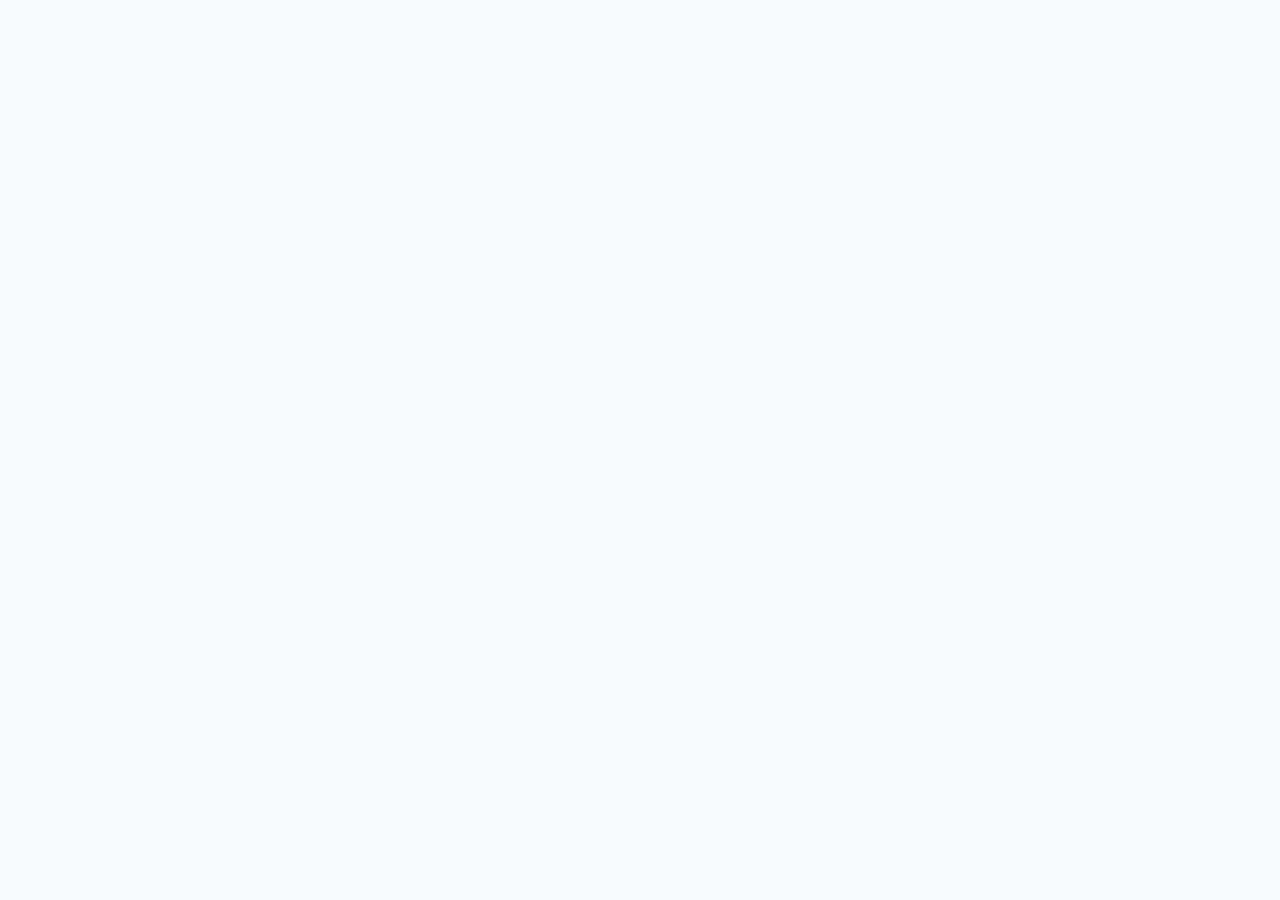
==== index.html @ 19e53a88 "First Upload" ====
<!doctype html>
<html lang="en" data-deploy-target="github-pages">
  <head>
    <meta charset="UTF-8" />
    <meta name="viewport" content="width=device-width, initial-scale=1.0" />
    <title>SiteTrack Pro — Real-Time Project & Sub-Project Monitor</title>
    <meta name="description" content="Self-contained construction project status tracker, sub-project TCP contract manager, BIR tax calculator, and printable ledger dashboard." />
    <meta property="og:title" content="SiteTrack Pro — Real-Time Project & Sub-Project Monitor" />
    <meta property="og:description" content="Self-contained construction project status tracker, sub-project TCP contract manager, BIR tax calculator, and printable ledger dashboard." />
    <meta property="og:type" content="website" />
    <meta name="twitter:card" content="summary_large_image" />
    <link rel="icon" type="image/svg+xml" href="./assets/icons/favicon.svg" />
    <link rel="stylesheet" href="./assets/fonts/fonts.css" />
    <link rel="stylesheet" href="./css/style.css" />
  </head>
  <body>
    <div id="root"></div>
    <script type="module" src="./js/app.js"></script>
  </body>
</html>
---- assets/fonts/fonts.css ----
/**
 * SiteTrack Pro — Self-Contained Local Typography Stack
 * Zero external CDN dependencies. Uses high-legibility system and tabular monospace font stacks
 * optimized for clear 0, 6, 8, and 9 numeric distinction on compact and low-resolution screens.
 */

:root {
  --font-sans: 'Inter', -apple-system, BlinkMacSystemFont, 'Segoe UI', Roboto, 'Helvetica Neue', Arial, sans-serif;
  --font-display: 'Inter', -apple-system, BlinkMacSystemFont, 'Segoe UI', Roboto, 'Helvetica Neue', Arial, sans-serif;
  --font-mono: 'IBM Plex Mono', 'Consolas', 'SFMono-Regular', 'Liberation Mono', 'Menlo', monospace;
}

html,
body {
  font-family: var(--font-sans);
  font-variant-numeric: tabular-nums;
  font-feature-settings: "tnum" 1, "cv01" 1, "cv02" 1, "cv03" 1, "cv04" 1, "cv09" 1, "zero" 0;
  -webkit-font-smoothing: antialiased;
  -moz-osx-font-smoothing: grayscale;
}

.font-mono,
code,
pre,
.tabular-nums {
  font-family: var(--font-mono);
  font-variant-numeric: tabular-nums;
  font-feature-settings: "tnum" 1, "zero" 0;
}
---- css/style.css ----
:root { --font-sans: 'Inter', -apple-system, BlinkMacSystemFont, 'Segoe UI', Roboto, 'Helvetica Neue', Arial, sans-serif; --font-display: 'Inter', -apple-system, BlinkMacSystemFont, 'Segoe UI', Roboto, 'Helvetica Neue', Arial, sans-serif; --font-mono: 'IBM Plex Mono', 'Consolas', 'SFMono-Regular', 'Liberation Mono', 'Menlo', monospace; }
html, body { font-family: var(--font-sans); font-variant-numeric: tabular-nums; font-feature-settings: "tnum", "cv01", "cv02", "cv03", "cv04", "cv09", "zero" 0; -webkit-font-smoothing: antialiased; }
.font-mono, code, pre, .tabular-nums { font-family: var(--font-mono); font-variant-numeric: tabular-nums; font-feature-settings: "tnum", "zero" 0; }
.aistudio-hover-highlight { box-shadow: white 0px 0px 0px 0.5px inset, rgba(128, 128, 128, 0.6) 0px 0px 0px 1.5px inset !important; }
.aistudio-active-highlight { outline: rgb(135, 169, 255) solid 2px !important; outline-offset: -2px !important; box-shadow: rgba(0, 0, 0, 0.3) 0px 0px 0px 0.5px, rgba(0, 0, 0, 0.3) 0px 0px 0px 0.5px inset !important; }
.aistudio-generating-blur { transition: filter 0.3s; filter: blur(5px) grayscale(100%) brightness(28%) !important; }
#aistudio-focus-mode-tag { position: absolute; display: none; align-items: center; gap: 4px; background: rgb(135, 169, 255); border-radius: 12px; z-index: 10000; padding: 8px; color: rgb(50, 48, 44); font-family: Inter, sans-serif; font-size: 14px; font-style: normal; font-weight: 500; line-height: 21px; pointer-events: none; }
#aistudio-hover-mode-tag { position: absolute; display: none; align-items: center; gap: 4px; background: rgba(128, 128, 128, 0.6); border-radius: 12px; z-index: 10000; padding: 8px; color: white; font-family: Inter, sans-serif; font-size: 14px; font-style: normal; font-weight: 500; line-height: 21px; pointer-events: none; }
.aistudio-img-icon { display: none; vertical-align: middle; pointer-events: auto; cursor: pointer; }
.aistudio-img-icon.visible { display: inline-flex; }
#aistudio-focus-mode-tag .aistudio-img-icon { position: relative; width: 26px; height: 26px; background: rgb(50, 48, 44); border-radius: 6px; margin: -4px -4px -4px 0px; }
#aistudio-focus-mode-tag .aistudio-img-icon::before { content: ""; position: absolute; top: 4px; left: 4px; width: 18px; height: 18px; background-color: white; mask-image: url("https://fonts.gstatic.com/s/i/short-term/release/googlesymbols/edit_fix_auto/default/24px.svg"); mask-size: contain; mask-repeat: no-repeat; }
#aistudio-hover-mode-tag .aistudio-img-icon { position: relative; width: 18px; height: 18px; margin-left: 4px; }
#aistudio-hover-mode-tag .aistudio-img-icon::before { content: ""; position: absolute; top: 0px; left: 0px; width: 18px; height: 18px; background-color: white; mask-image: url("https://fonts.gstatic.com/s/i/short-term/release/googlesymbols/edit_fix_auto/default/24px.svg"); mask-size: contain; mask-repeat: no-repeat; }
#aistudio-focus-mode-tag .aistudio-img-icon:hover, #aistudio-hover-mode-tag .aistudio-img-icon:hover { background: rgb(66, 66, 66) !important; }
#aistudio-focus-mode-tag .aistudio-img-icon:active, #aistudio-hover-mode-tag .aistudio-img-icon:active { background: rgb(57, 63, 81) !important; }
@layer properties;
@layer theme, base, components, utilities;
@layer theme {
  :root, :host { --font-sans: -apple-system, BlinkMacSystemFont, "Segoe UI", Roboto, "Helvetica Neue",
      "Noto Sans", Arial, sans-serif, "Apple Color Emoji", "Segoe UI Emoji",
      "Segoe UI Symbol", "Noto Color Emoji"; --font-mono: ui-monospace, SFMono-Regular, Menlo, Monaco, Consolas, "Liberation Mono",
      "Courier New", monospace; --color-red-50: oklch(97.1% 0.013 17.38); --color-red-100: oklch(93.6% 0.032 17.717); --color-red-200: oklch(88.5% 0.062 18.334); --color-red-400: oklch(70.4% 0.191 22.216); --color-red-500: oklch(63.7% 0.237 25.331); --color-red-600: oklch(57.7% 0.245 27.325); --color-red-700: oklch(50.5% 0.213 27.518); --color-red-800: oklch(44.4% 0.177 26.899); --color-red-900: oklch(39.6% 0.141 25.723); --color-amber-50: oklch(98.7% 0.022 95.277); --color-amber-100: oklch(96.2% 0.059 95.617); --color-amber-200: oklch(92.4% 0.12 95.746); --color-amber-300: oklch(87.9% 0.169 91.605); --color-amber-400: oklch(82.8% 0.189 84.429); --color-amber-700: oklch(55.5% 0.163 48.998); --color-amber-800: oklch(47.3% 0.137 46.201); --color-amber-900: oklch(41.4% 0.112 45.904); --color-amber-950: oklch(27.9% 0.077 45.635); --color-emerald-50: oklch(97.9% 0.021 166.113); --color-emerald-100: oklch(95% 0.052 163.051); --color-emerald-200: oklch(90.5% 0.093 164.15); --color-emerald-300: oklch(84.5% 0.143 164.978); --color-emerald-600: oklch(59.6% 0.145 163.225); --color-emerald-700: oklch(50.8% 0.118 165.612); --color-emerald-800: oklch(43.2% 0.095 166.913); --color-emerald-900: oklch(37.8% 0.077 168.94); --color-blue-50: oklch(97% 0.014 254.604); --color-blue-200: oklch(88.2% 0.059 254.128); --color-blue-700: oklch(48.8% 0.243 264.376); --color-blue-950: oklch(28.2% 0.091 267.935); --color-slate-50: oklch(98.4% 0.003 247.858); --color-slate-100: oklch(96.8% 0.007 247.896); --color-slate-200: oklch(92.9% 0.013 255.508); --color-slate-300: oklch(86.9% 0.022 252.894); --color-slate-400: oklch(70.4% 0.04 256.788); --color-slate-500: oklch(55.4% 0.046 257.417); --color-slate-600: oklch(44.6% 0.043 257.281); --color-slate-700: oklch(37.2% 0.044 257.287); --color-slate-800: oklch(27.9% 0.041 260.031); --color-slate-900: oklch(20.8% 0.042 265.755); --color-slate-950: oklch(12.9% 0.042 264.695); --color-neutral-700: oklch(37.1% 0 none); --color-white: #fff; --spacing: 0.25rem; --container-xs: 20rem; --container-md: 28rem; --container-lg: 32rem; --container-xl: 36rem; --container-2xl: 42rem; --container-3xl: 48rem; --container-4xl: 56rem; --text-xs: 0.75rem; --text-xs--line-height: calc(1 / 0.75); --text-sm: 0.875rem; --text-sm--line-height: calc(1.25 / 0.875); --text-base: 1rem; --text-base--line-height: calc(1.5 / 1); --text-lg: 1.125rem; --text-lg--line-height: calc(1.75 / 1.125); --text-xl: 1.25rem; --text-xl--line-height: calc(1.75 / 1.25); --text-2xl: 1.5rem; --text-2xl--line-height: calc(2 / 1.5); --font-weight-normal: 400; --font-weight-medium: 500; --font-weight-semibold: 600; --font-weight-bold: 700; --tracking-tight: -0.025em; --tracking-wider: 0.05em; --leading-relaxed: 1.625; --radius-md: 0.375rem; --radius-lg: 0.5rem; --animate-spin: spin 1s linear infinite; --blur-xs: 4px; --default-transition-duration: 150ms; --default-transition-timing-function: cubic-bezier(0.4, 0, 0.2, 1); --default-font-family: var(--font-sans); --default-mono-font-family: var(--font-mono); }
}
@layer base {
  *, ::after, ::before, ::backdrop, ::file-selector-button { box-sizing: border-box; margin: 0px; padding: 0px; border: 0px solid; }
  html, :host { line-height: 1.5; text-size-adjust: 100%; tab-size: 4; font-family: var(--default-font-family, -apple-system, BlinkMacSystemFont, "Segoe UI", Roboto, "Helvetica Neue", "Noto Sans", Arial, sans-serif, "Apple Color Emoji", "Segoe UI Emoji", "Segoe UI Symbol", "Noto Color Emoji"); font-feature-settings: var(--default-font-feature-settings, normal); font-variation-settings: var(--default-font-variation-settings, normal); -webkit-tap-highlight-color: transparent; }
  hr { height: 0px; color: inherit; border-top-width: 1px; }
  abbr:where([title]) { text-decoration: underline dotted; }
  h1, h2, h3, h4, h5, h6 { font-size: inherit; font-weight: inherit; }
  a { color: inherit; text-decoration: inherit; }
  b, strong { font-weight: bolder; }
  code, kbd, samp, pre { font-family: var(--default-mono-font-family, ui-monospace, SFMono-Regular, Menlo, Monaco, Consolas, "Liberation Mono", "Courier New", monospace); font-feature-settings: var(--default-mono-font-feature-settings, normal); font-variation-settings: var(--default-mono-font-variation-settings, normal); font-size: 1em; }
  small { font-size: 80%; }
  sub, sup { font-size: 75%; line-height: 0; position: relative; vertical-align: baseline; }
  sub { bottom: -0.25em; }
  sup { top: -0.5em; }
  table { text-indent: 0px; border-color: inherit; border-collapse: collapse; }
  progress { vertical-align: baseline; }
  summary { display: list-item; }
  ol, ul, menu { list-style: none; }
  img, svg, video, canvas, audio, iframe, embed, object { display: block; vertical-align: middle; }
  img, video { max-width: 100%; height: auto; }
  button, input, select, optgroup, textarea, ::file-selector-button { font: inherit; letter-spacing: inherit; color: inherit; border-radius: 0px; background-color: transparent; opacity: 1; }
  :where(select:is([multiple], [size])) optgroup { font-weight: bolder; }
  :where(select:is([multiple], [size])) optgroup option { padding-inline-start: 20px; }
  ::file-selector-button { margin-inline-end: 4px; }
  ::placeholder { opacity: 1; }
  @supports (not (-webkit-appearance: -apple-pay-button)) or (contain-intrinsic-size: 1px) {
  ::placeholder {
  color: currentcolor;
  @supports (color: color-mix(in lab, red, red)) {
  color: color-mix(currentcolor, transparent);
}
}
}
  textarea { resize: vertical; }
  ::-webkit-search-decoration { appearance: none; }
  ::-webkit-date-and-time-value { min-height: 1lh; text-align: inherit; }
  ::-webkit-datetime-edit { display: inline-flex; }
  ::-webkit-datetime-edit-fields-wrapper { padding: 0px; }
  ::-webkit-datetime-edit, ::-webkit-datetime-edit-year-field, ::-webkit-datetime-edit-month-field, ::-webkit-datetime-edit-day-field, ::-webkit-datetime-edit-hour-field, ::-webkit-datetime-edit-minute-field, ::-webkit-datetime-edit-second-field, ::-webkit-datetime-edit-millisecond-field, ::-webkit-datetime-edit-meridiem-field { padding-block: 0px; }
  ::-webkit-calendar-picker-indicator { line-height: 1; }
  button, input:where([type="button"], [type="reset"], [type="submit"]), ::file-selector-button { appearance: button; }
  ::-webkit-inner-spin-button, ::-webkit-outer-spin-button { height: auto; }
  [hidden]:where(:not([hidden="until-found"])) { display: none !important; }
}
@layer utilities {
  .pointer-events-none { pointer-events: none; }
  .visible { visibility: visible; }
  .absolute { position: absolute; }
  .fixed { position: fixed; }
  .relative { position: relative; }
  .static { position: static; }
  .sticky { position: sticky; }
  .inset-0 { inset: 0px; }
  .top-0 { top: 0px; }
  .top-1\/2 { top: calc(50%); }
  .top-full { top: 100%; }
  .right-0 { right: 0px; }
  .left-0 { left: 0px; }
  .left-3 { left: calc(var(--spacing) * 3); }
  .z-30 { z-index: 30; }
  .z-40 { z-index: 40; }
  .z-50 { z-index: 50; }
  .mx-0\.5 { margin-inline: calc(var(--spacing) * 0.5); }
  .mx-1 { margin-inline: var(--spacing); }
  .mx-auto { margin-inline: auto; }
  .my-6 { margin-block: calc(var(--spacing) * 6); }
  .mt-0\.5 { margin-top: calc(var(--spacing) * 0.5); }
  .mt-1 { margin-top: var(--spacing); }
  .mt-1\.5 { margin-top: calc(var(--spacing) * 1.5); }
  .mt-2 { margin-top: calc(var(--spacing) * 2); }
  .mt-5 { margin-top: calc(var(--spacing) * 5); }
  .mr-1 { margin-right: var(--spacing); }
  .mb-1 { margin-bottom: var(--spacing); }
  .mb-6 { margin-bottom: calc(var(--spacing) * 6); }
  .ml-1 { margin-left: var(--spacing); }
  .block { display: block; }
  .flex { display: flex; }
  .grid { display: grid; }
  .hidden { display: none; }
  .inline { display: inline; }
  .inline-flex { display: inline-flex; }
  .table { display: table; }
  .h-3 { height: calc(var(--spacing) * 3); }
  .h-3\.5 { height: calc(var(--spacing) * 3.5); }
  .h-4 { height: calc(var(--spacing) * 4); }
  .h-5 { height: calc(var(--spacing) * 5); }
  .h-6 { height: calc(var(--spacing) * 6); }
  .h-8 { height: calc(var(--spacing) * 8); }
  .h-9 { height: calc(var(--spacing) * 9); }
  .h-11 { height: calc(var(--spacing) * 11); }
  .h-fit { height: fit-content; }
  .max-h-60 { max-height: calc(var(--spacing) * 60); }
  .max-h-\[90vh\] { max-height: 90vh; }
  .max-h-\[680px\] { max-height: 680px; }
  .min-h-screen { min-height: 100vh; }
  .w-3 { width: calc(var(--spacing) * 3); }
  .w-3\.5 { width: calc(var(--spacing) * 3.5); }
  .w-4 { width: calc(var(--spacing) * 4); }
  .w-5 { width: calc(var(--spacing) * 5); }
  .w-6 { width: calc(var(--spacing) * 6); }
  .w-8 { width: calc(var(--spacing) * 8); }
  .w-9 { width: calc(var(--spacing) * 9); }
  .w-11 { width: calc(var(--spacing) * 11); }
  .w-12 { width: calc(var(--spacing) * 12); }
  .w-16 { width: calc(var(--spacing) * 16); }
  .w-24 { width: calc(var(--spacing) * 24); }
  .w-28 { width: calc(var(--spacing) * 28); }
  .w-\[8\%\] { width: 8%; }
  .w-\[9\%\] { width: 9%; }
  .w-\[10\%\] { width: 10%; }
  .w-\[11\%\] { width: 11%; }
  .w-\[12\%\] { width: 12%; }
  .w-\[13\%\] { width: 13%; }
  .w-\[14\%\] { width: 14%; }
  .w-\[15\%\] { width: 15%; }
  .w-\[17\%\] { width: 17%; }
  .w-\[18\%\] { width: 18%; }
  .w-\[19\%\] { width: 19%; }
  .w-\[20\%\] { width: 20%; }
  .w-\[27\%\] { width: 27%; }
  .w-\[28\%\] { width: 28%; }
  .w-\[89\%\] { width: 89%; }
  .w-full { width: 100%; }
  .max-w-2xl { max-width: var(--container-2xl); }
  .max-w-3xl { max-width: var(--container-3xl); }
  .max-w-4xl { max-width: var(--container-4xl); }
  .max-w-\[200px\] { max-width: 200px; }
  .max-w-\[780px\] { max-width: 780px; }
  .max-w-\[1060px\] { max-width: 1060px; }
  .max-w-\[1360px\] { max-width: 1360px; }
  .max-w-lg { max-width: var(--container-lg); }
  .max-w-md { max-width: var(--container-md); }
  .max-w-xl { max-width: var(--container-xl); }
  .max-w-xs { max-width: var(--container-xs); }
  .min-w-0 { min-width: 0px; }
  .flex-1 { flex: 1 1 0%; }
  .shrink-0 { flex-shrink: 0; }
  .border-collapse { border-collapse: collapse; }
  .-translate-y-1\/2 { --tw-translate-y: calc(calc(1 / 2 * 100%) * -1); translate: var(--tw-translate-x) var(--tw-translate-y); }
  .animate-spin { animation: var(--animate-spin); }
  .cursor-pointer { cursor: pointer; }
  .grid-cols-1 { grid-template-columns: repeat(1, minmax(0px, 1fr)); }
  .grid-cols-2 { grid-template-columns: repeat(2, minmax(0px, 1fr)); }
  .grid-cols-3 { grid-template-columns: repeat(3, minmax(0px, 1fr)); }
  .flex-col { flex-direction: column; }
  .flex-wrap { flex-wrap: wrap; }
  .items-baseline { align-items: baseline; }
  .items-center { align-items: center; }
  .items-start { align-items: flex-start; }
  .items-stretch { align-items: stretch; }
  .justify-between { justify-content: space-between; }
  .justify-center { justify-content: center; }
  .justify-end { justify-content: flex-end; }
  .gap-1 { gap: var(--spacing); }
  .gap-1\.5 { gap: calc(var(--spacing) * 1.5); }
  .gap-2 { gap: calc(var(--spacing) * 2); }
  .gap-2\.5 { gap: calc(var(--spacing) * 2.5); }
  .gap-3 { gap: calc(var(--spacing) * 3); }
  .gap-4 { gap: calc(var(--spacing) * 4); }
  .gap-6 { gap: calc(var(--spacing) * 6); }
  .gap-8 { gap: calc(var(--spacing) * 8); }
  :where(.space-y-0\.5 > :not(:last-child)) { --tw-space-y-reverse: 0; margin-block-start: calc(calc(var(--spacing) * 0.5) * var(--tw-space-y-reverse)); margin-block-end: calc(calc(var(--spacing) * 0.5) * calc(1 - var(--tw-space-y-reverse))); }
  :where(.space-y-1 > :not(:last-child)) { --tw-space-y-reverse: 0; margin-block-start: calc(var(--spacing) * var(--tw-space-y-reverse)); margin-block-end: calc(var(--spacing) * calc(1 - var(--tw-space-y-reverse))); }
  :where(.space-y-1\.5 > :not(:last-child)) { --tw-space-y-reverse: 0; margin-block-start: calc(calc(var(--spacing) * 1.5) * var(--tw-space-y-reverse)); margin-block-end: calc(calc(var(--spacing) * 1.5) * calc(1 - var(--tw-space-y-reverse))); }
  :where(.space-y-2 > :not(:last-child)) { --tw-space-y-reverse: 0; margin-block-start: calc(calc(var(--spacing) * 2) * var(--tw-space-y-reverse)); margin-block-end: calc(calc(var(--spacing) * 2) * calc(1 - var(--tw-space-y-reverse))); }
  :where(.space-y-2\.5 > :not(:last-child)) { --tw-space-y-reverse: 0; margin-block-start: calc(calc(var(--spacing) * 2.5) * var(--tw-space-y-reverse)); margin-block-end: calc(calc(var(--spacing) * 2.5) * calc(1 - var(--tw-space-y-reverse))); }
  :where(.space-y-3 > :not(:last-child)) { --tw-space-y-reverse: 0; margin-block-start: calc(calc(var(--spacing) * 3) * var(--tw-space-y-reverse)); margin-block-end: calc(calc(var(--spacing) * 3) * calc(1 - var(--tw-space-y-reverse))); }
  :where(.space-y-4 > :not(:last-child)) { --tw-space-y-reverse: 0; margin-block-start: calc(calc(var(--spacing) * 4) * var(--tw-space-y-reverse)); margin-block-end: calc(calc(var(--spacing) * 4) * calc(1 - var(--tw-space-y-reverse))); }
  :where(.space-y-5 > :not(:last-child)) { --tw-space-y-reverse: 0; margin-block-start: calc(calc(var(--spacing) * 5) * var(--tw-space-y-reverse)); margin-block-end: calc(calc(var(--spacing) * 5) * calc(1 - var(--tw-space-y-reverse))); }
  :where(.space-y-6 > :not(:last-child)) { --tw-space-y-reverse: 0; margin-block-start: calc(calc(var(--spacing) * 6) * var(--tw-space-y-reverse)); margin-block-end: calc(calc(var(--spacing) * 6) * calc(1 - var(--tw-space-y-reverse))); }
  :where(.space-y-8 > :not(:last-child)) { --tw-space-y-reverse: 0; margin-block-start: calc(calc(var(--spacing) * 8) * var(--tw-space-y-reverse)); margin-block-end: calc(calc(var(--spacing) * 8) * calc(1 - var(--tw-space-y-reverse))); }
  :where(.divide-y > :not(:last-child)) { --tw-divide-y-reverse: 0; border-bottom-style: var(--tw-border-style); border-top-style: var(--tw-border-style); border-top-width: calc(1px * var(--tw-divide-y-reverse)); border-bottom-width: calc(1px * calc(1 - var(--tw-divide-y-reverse))); }
  :where(.divide-slate-100 > :not(:last-child)) { border-color: var(--color-slate-100); }
  :where(.divide-slate-200 > :not(:last-child)) { border-color: var(--color-slate-200); }
  .truncate { overflow: hidden; text-overflow: ellipsis; white-space: nowrap; }
  .overflow-auto { overflow: auto; }
  .overflow-hidden { overflow: hidden; }
  .overflow-x-auto { overflow-x: auto; }
  .overflow-y-auto { overflow-y: auto; }
  .rounded { border-radius: 0.25rem; }
  .rounded-full { border-radius: calc(infinity * 1px); }
  .rounded-lg { border-radius: var(--radius-lg); }
  .rounded-md { border-radius: var(--radius-md); }
  .border { border-style: var(--tw-border-style); border-width: 1px; }
  .border-t { border-top-style: var(--tw-border-style); border-top-width: 1px; }
  .border-r { border-right-style: var(--tw-border-style); border-right-width: 1px; }
  .border-b { border-bottom-style: var(--tw-border-style); border-bottom-width: 1px; }
  .border-l-4 { border-left-style: var(--tw-border-style); border-left-width: 4px; }
  .border-amber-200 { border-color: var(--color-amber-200); }
  .border-amber-300 { border-color: var(--color-amber-300); }
  .border-amber-400 { border-color: var(--color-amber-400); }
  .border-amber-700 { border-color: var(--color-amber-700); }
  .border-blue-200 { border-color: var(--color-blue-200); }
  .border-emerald-200 { border-color: var(--color-emerald-200); }
  .border-emerald-300 { border-color: var(--color-emerald-300); }
  .border-red-200 { border-color: var(--color-red-200); }
  .border-red-400 { border-color: var(--color-red-400); }
  .border-red-500 { border-color: var(--color-red-500); }
  .border-slate-100 { border-color: var(--color-slate-100); }
  .border-slate-200 { border-color: var(--color-slate-200); }
  .border-slate-200\/80 {
  border-color: color-mix(in srgb, oklch(0.929 0.013 255.508) 80%, transparent 20%);
  @supports (color: color-mix(in lab, red, red)) {
  border-color: color-mix(in oklab, var(--color-slate-200) 80%, transparent);
}
}
  .border-slate-300 { border-color: var(--color-slate-300); }
  .border-slate-800 { border-color: var(--color-slate-800); }
  .border-slate-900 { border-color: var(--color-slate-900); }
  .border-l-slate-900 { border-left-color: var(--color-slate-900); }
  .bg-\[\#F8FAFC\] { background-color: rgb(248, 250, 252); }
  .bg-amber-50 { background-color: var(--color-amber-50); }
  .bg-amber-50\/40 {
  background-color: color-mix(in srgb, oklch(0.987 0.022 95.277) 40%, transparent 60%);
  @supports (color: color-mix(in lab, red, red)) {
  background-color: color-mix(in oklab, var(--color-amber-50) 40%, transparent);
}
}
  .bg-amber-50\/70 {
  background-color: color-mix(in srgb, oklch(0.987 0.022 95.277) 70%, transparent 30%);
  @supports (color: color-mix(in lab, red, red)) {
  background-color: color-mix(in oklab, var(--color-amber-50) 70%, transparent);
}
}
  .bg-amber-50\/80 {
  background-color: color-mix(in srgb, oklch(0.987 0.022 95.277) 80%, transparent 20%);
  @supports (color: color-mix(in lab, red, red)) {
  background-color: color-mix(in oklab, var(--color-amber-50) 80%, transparent);
}
}
  .bg-amber-900 { background-color: var(--color-amber-900); }
  .bg-blue-50\/70 {
  background-color: color-mix(in srgb, oklch(0.97 0.014 254.604) 70%, transparent 30%);
  @supports (color: color-mix(in lab, red, red)) {
  background-color: color-mix(in oklab, var(--color-blue-50) 70%, transparent);
}
}
  .bg-emerald-50 { background-color: var(--color-emerald-50); }
  .bg-emerald-100 { background-color: var(--color-emerald-100); }
  .bg-neutral-700\/90 {
  background-color: color-mix(in srgb, oklch(0.371 0 none) 90%, transparent 10%);
  @supports (color: color-mix(in lab, red, red)) {
  background-color: color-mix(in oklab, var(--color-neutral-700) 90%, transparent);
}
}
  .bg-red-50 { background-color: var(--color-red-50); }
  .bg-red-50\/20 {
  background-color: color-mix(in srgb, oklch(0.971 0.013 17.38) 20%, transparent 80%);
  @supports (color: color-mix(in lab, red, red)) {
  background-color: color-mix(in oklab, var(--color-red-50) 20%, transparent);
}
}
  .bg-red-50\/40 {
  background-color: color-mix(in srgb, oklch(0.971 0.013 17.38) 40%, transparent 60%);
  @supports (color: color-mix(in lab, red, red)) {
  background-color: color-mix(in oklab, var(--color-red-50) 40%, transparent);
}
}
  .bg-red-50\/50 {
  background-color: color-mix(in srgb, oklch(0.971 0.013 17.38), transparent);
  @supports (color: color-mix(in lab, red, red)) {
  background-color: color-mix(in oklab, var(--color-red-50) 50%, transparent);
}
}
  .bg-red-50\/60 {
  background-color: color-mix(in srgb, oklch(0.971 0.013 17.38) 60%, transparent 40%);
  @supports (color: color-mix(in lab, red, red)) {
  background-color: color-mix(in oklab, var(--color-red-50) 60%, transparent);
}
}
  .bg-red-600 { background-color: var(--color-red-600); }
  .bg-slate-50 { background-color: var(--color-slate-50); }
  .bg-slate-50\/50 {
  background-color: color-mix(in srgb, oklch(0.984 0.003 247.858), transparent);
  @supports (color: color-mix(in lab, red, red)) {
  background-color: color-mix(in oklab, var(--color-slate-50) 50%, transparent);
}
}
  .bg-slate-50\/60 {
  background-color: color-mix(in srgb, oklch(0.984 0.003 247.858) 60%, transparent 40%);
  @supports (color: color-mix(in lab, red, red)) {
  background-color: color-mix(in oklab, var(--color-slate-50) 60%, transparent);
}
}
  .bg-slate-50\/70 {
  background-color: color-mix(in srgb, oklch(0.984 0.003 247.858) 70%, transparent 30%);
  @supports (color: color-mix(in lab, red, red)) {
  background-color: color-mix(in oklab, var(--color-slate-50) 70%, transparent);
}
}
  .bg-slate-50\/80 {
  background-color: color-mix(in srgb, oklch(0.984 0.003 247.858) 80%, transparent 20%);
  @supports (color: color-mix(in lab, red, red)) {
  background-color: color-mix(in oklab, var(--color-slate-50) 80%, transparent);
}
}
  .bg-slate-50\/90 {
  background-color: color-mix(in srgb, oklch(0.984 0.003 247.858) 90%, transparent 10%);
  @supports (color: color-mix(in lab, red, red)) {
  background-color: color-mix(in oklab, var(--color-slate-50) 90%, transparent);
}
}
  .bg-slate-100 { background-color: var(--color-slate-100); }
  .bg-slate-100\/80 {
  background-color: color-mix(in srgb, oklch(0.968 0.007 247.896) 80%, transparent 20%);
  @supports (color: color-mix(in lab, red, red)) {
  background-color: color-mix(in oklab, var(--color-slate-100) 80%, transparent);
}
}
  .bg-slate-100\/90 {
  background-color: color-mix(in srgb, oklch(0.968 0.007 247.896) 90%, transparent 10%);
  @supports (color: color-mix(in lab, red, red)) {
  background-color: color-mix(in oklab, var(--color-slate-100) 90%, transparent);
}
}
  .bg-slate-900 { background-color: var(--color-slate-900); }
  .bg-slate-900\/50 {
  background-color: color-mix(in srgb, oklch(0.208 0.042 265.755), transparent);
  @supports (color: color-mix(in lab, red, red)) {
  background-color: color-mix(in oklab, var(--color-slate-900) 50%, transparent);
}
}
  .bg-slate-950\/80 {
  background-color: color-mix(in srgb, oklch(0.129 0.042 264.695) 80%, transparent 20%);
  @supports (color: color-mix(in lab, red, red)) {
  background-color: color-mix(in oklab, var(--color-slate-950) 80%, transparent);
}
}
  .bg-transparent { background-color: transparent; }
  .bg-white { background-color: var(--color-white); }
  .p-0\.5 { padding: calc(var(--spacing) * 0.5); }
  .p-1 { padding: var(--spacing); }
  .p-1\.5 { padding: calc(var(--spacing) * 1.5); }
  .p-2\.5 { padding: calc(var(--spacing) * 2.5); }
  .p-3 { padding: calc(var(--spacing) * 3); }
  .p-3\.5 { padding: calc(var(--spacing) * 3.5); }
  .p-4 { padding: calc(var(--spacing) * 4); }
  .p-5 { padding: calc(var(--spacing) * 5); }
  .p-6 { padding: calc(var(--spacing) * 6); }
  .p-8 { padding: calc(var(--spacing) * 8); }
  .p-10 { padding: calc(var(--spacing) * 10); }
  .px-1 { padding-inline: var(--spacing); }
  .px-1\.5 { padding-inline: calc(var(--spacing) * 1.5); }
  .px-2 { padding-inline: calc(var(--spacing) * 2); }
  .px-2\.5 { padding-inline: calc(var(--spacing) * 2.5); }
  .px-3 { padding-inline: calc(var(--spacing) * 3); }
  .px-3\.5 { padding-inline: calc(var(--spacing) * 3.5); }
  .px-4 { padding-inline: calc(var(--spacing) * 4); }
  .px-5 { padding-inline: calc(var(--spacing) * 5); }
  .px-6 { padding-inline: calc(var(--spacing) * 6); }
  .py-0\.5 { padding-block: calc(var(--spacing) * 0.5); }
  .py-1 { padding-block: var(--spacing); }
  .py-1\.5 { padding-block: calc(var(--spacing) * 1.5); }
  .py-2 { padding-block: calc(var(--spacing) * 2); }
  .py-2\.5 { padding-block: calc(var(--spacing) * 2.5); }
  .py-3 { padding-block: calc(var(--spacing) * 3); }
  .py-3\.5 { padding-block: calc(var(--spacing) * 3.5); }
  .py-4 { padding-block: calc(var(--spacing) * 4); }
  .py-5 { padding-block: calc(var(--spacing) * 5); }
  .py-6 { padding-block: calc(var(--spacing) * 6); }
  .py-8 { padding-block: calc(var(--spacing) * 8); }
  .py-10 { padding-block: calc(var(--spacing) * 10); }
  .py-12 { padding-block: calc(var(--spacing) * 12); }
  .pt-0\.5 { padding-top: calc(var(--spacing) * 0.5); }
  .pt-1 { padding-top: var(--spacing); }
  .pt-1\.5 { padding-top: calc(var(--spacing) * 1.5); }
  .pt-2 { padding-top: calc(var(--spacing) * 2); }
  .pt-3 { padding-top: calc(var(--spacing) * 3); }
  .pt-4 { padding-top: calc(var(--spacing) * 4); }
  .pt-5 { padding-top: calc(var(--spacing) * 5); }
  .pr-3 { padding-right: calc(var(--spacing) * 3); }
  .pb-2 { padding-bottom: calc(var(--spacing) * 2); }
  .pb-2\.5 { padding-bottom: calc(var(--spacing) * 2.5); }
  .pb-3 { padding-bottom: calc(var(--spacing) * 3); }
  .pb-3\.5 { padding-bottom: calc(var(--spacing) * 3.5); }
  .pb-4 { padding-bottom: calc(var(--spacing) * 4); }
  .pb-5 { padding-bottom: calc(var(--spacing) * 5); }
  .pl-8 { padding-left: calc(var(--spacing) * 8); }
  .pl-9 { padding-left: calc(var(--spacing) * 9); }
  .text-center { text-align: center; }
  .text-left { text-align: left; }
  .text-right { text-align: right; }
  .font-mono { font-family: var(--font-mono); }
  .font-sans { font-family: var(--font-sans); }
  .text-2xl { font-size: var(--text-2xl); line-height: var(--tw-leading, var(--text-2xl--line-height)); }
  .text-base { font-size: var(--text-base); line-height: var(--tw-leading, var(--text-base--line-height)); }
  .text-lg { font-size: var(--text-lg); line-height: var(--tw-leading, var(--text-lg--line-height)); }
  .text-sm { font-size: var(--text-sm); line-height: var(--tw-leading, var(--text-sm--line-height)); }
  .text-xl { font-size: var(--text-xl); line-height: var(--tw-leading, var(--text-xl--line-height)); }
  .text-xs { font-size: var(--text-xs); line-height: var(--tw-leading, var(--text-xs--line-height)); }
  .text-\[10px\] { font-size: 10px; }
  .text-\[11px\] { font-size: 11px; }
  .leading-relaxed { --tw-leading: var(--leading-relaxed); line-height: var(--leading-relaxed); }
  .font-bold { --tw-font-weight: var(--font-weight-bold); font-weight: var(--font-weight-bold); }
  .font-medium { --tw-font-weight: var(--font-weight-medium); font-weight: var(--font-weight-medium); }
  .font-normal { --tw-font-weight: var(--font-weight-normal); font-weight: var(--font-weight-normal); }
  .font-semibold { --tw-font-weight: var(--font-weight-semibold); font-weight: var(--font-weight-semibold); }
  .tracking-tight { --tw-tracking: var(--tracking-tight); letter-spacing: var(--tracking-tight); }
  .tracking-wider { --tw-tracking: var(--tracking-wider); letter-spacing: var(--tracking-wider); }
  .break-all { word-break: break-all; }
  .whitespace-nowrap { white-space: nowrap; }
  .whitespace-pre-wrap { white-space: pre-wrap; }
  .text-amber-700 { color: var(--color-amber-700); }
  .text-amber-800 { color: var(--color-amber-800); }
  .text-amber-900 { color: var(--color-amber-900); }
  .text-amber-950 { color: var(--color-amber-950); }
  .text-blue-700 { color: var(--color-blue-700); }
  .text-blue-950 { color: var(--color-blue-950); }
  .text-emerald-600 { color: var(--color-emerald-600); }
  .text-emerald-700 { color: var(--color-emerald-700); }
  .text-emerald-800 { color: var(--color-emerald-800); }
  .text-emerald-900 { color: var(--color-emerald-900); }
  .text-red-600 { color: var(--color-red-600); }
  .text-red-700 { color: var(--color-red-700); }
  .text-red-800 { color: var(--color-red-800); }
  .text-red-900 { color: var(--color-red-900); }
  .text-slate-300 { color: var(--color-slate-300); }
  .text-slate-400 { color: var(--color-slate-400); }
  .text-slate-500 { color: var(--color-slate-500); }
  .text-slate-600 { color: var(--color-slate-600); }
  .text-slate-700 { color: var(--color-slate-700); }
  .text-slate-800 { color: var(--color-slate-800); }
  .text-slate-900 { color: var(--color-slate-900); }
  .text-white { color: var(--color-white); }
  .uppercase { text-transform: uppercase; }
  .tabular-nums { --tw-numeric-spacing: tabular-nums; font-variant-numeric: var(--tw-ordinal, ) var(--tw-slashed-zero, ) var(--tw-numeric-figure, ) var(--tw-numeric-spacing, ) var(--tw-numeric-fraction, ); }
  .line-through { text-decoration-line: line-through; }
  .no-underline { text-decoration-line: none; }
  .underline { text-decoration-line: underline; }
  .decoration-2 { text-decoration-thickness: 2px; }
  .underline-offset-2 { text-underline-offset: 2px; }
  .underline-offset-8 { text-underline-offset: 8px; }
  .opacity-55 { opacity: 0.55; }
  .opacity-65 { opacity: 0.65; }
  .shadow-2xl { --tw-shadow: 0 25px 50px -12px var(--tw-shadow-color, rgb(0 0 0 / 0.25)); box-shadow: var(--tw-inset-shadow), var(--tw-inset-ring-shadow), var(--tw-ring-offset-shadow), var(--tw-ring-shadow), var(--tw-shadow); }
  .shadow-2xs { --tw-shadow: 0 1px var(--tw-shadow-color, rgb(0 0 0 / 0.05)); box-shadow: var(--tw-inset-shadow), var(--tw-inset-ring-shadow), var(--tw-ring-offset-shadow), var(--tw-ring-shadow), var(--tw-shadow); }
  .shadow-xl { --tw-shadow: 0 20px 25px -5px var(--tw-shadow-color, rgb(0 0 0 / 0.1)), 0 8px 10px -6px var(--tw-shadow-color, rgb(0 0 0 / 0.1)); box-shadow: var(--tw-inset-shadow), var(--tw-inset-ring-shadow), var(--tw-ring-offset-shadow), var(--tw-ring-shadow), var(--tw-shadow); }
  .shadow-xs { --tw-shadow: 0 1px 2px 0 var(--tw-shadow-color, rgb(0 0 0 / 0.05)); box-shadow: var(--tw-inset-shadow), var(--tw-inset-ring-shadow), var(--tw-ring-offset-shadow), var(--tw-ring-shadow), var(--tw-shadow); }
  .filter { filter: var(--tw-blur, ) var(--tw-brightness, ) var(--tw-contrast, ) var(--tw-grayscale, ) var(--tw-hue-rotate, ) var(--tw-invert, ) var(--tw-saturate, ) var(--tw-sepia, ) var(--tw-drop-shadow, ); }
  .backdrop-blur-\[1px\] { --tw-backdrop-blur: blur(1px); backdrop-filter: var(--tw-backdrop-blur, ) var(--tw-backdrop-brightness, ) var(--tw-backdrop-contrast, ) var(--tw-backdrop-grayscale, ) var(--tw-backdrop-hue-rotate, ) var(--tw-backdrop-invert, ) var(--tw-backdrop-opacity, ) var(--tw-backdrop-saturate, ) var(--tw-backdrop-sepia, ); }
  .backdrop-blur-xs { --tw-backdrop-blur: blur(var(--blur-xs)); backdrop-filter: var(--tw-backdrop-blur, ) var(--tw-backdrop-brightness, ) var(--tw-backdrop-contrast, ) var(--tw-backdrop-grayscale, ) var(--tw-backdrop-hue-rotate, ) var(--tw-backdrop-invert, ) var(--tw-backdrop-opacity, ) var(--tw-backdrop-saturate, ) var(--tw-backdrop-sepia, ); }
  .transition-all { transition-property: all; transition-timing-function: var(--tw-ease, var(--default-transition-timing-function)); transition-duration: var(--tw-duration, var(--default-transition-duration)); }
  .transition-colors { transition-property: color, background-color, border-color, outline-color, text-decoration-color, fill, stroke, --tw-gradient-from, --tw-gradient-via, --tw-gradient-to; transition-timing-function: var(--tw-ease, var(--default-transition-timing-function)); transition-duration: var(--tw-duration, var(--default-transition-duration)); }
  .select-all { user-select: all; }
  @media (hover: hover) {
  .hover\:border-slate-300:hover { border-color: var(--color-slate-300); }
  .hover\:border-slate-400:hover { border-color: var(--color-slate-400); }
  .hover\:bg-amber-50:hover { background-color: var(--color-amber-50); }
  .hover\:bg-amber-100:hover { background-color: var(--color-amber-100); }
  .hover\:bg-amber-800:hover { background-color: var(--color-amber-800); }
  .hover\:bg-red-100:hover { background-color: var(--color-red-100); }
  .hover\:bg-red-100\/60:hover { background-color: color-mix(in srgb, oklch(0.936 0.032 17.717) 60%, transparent 40%); }
  @supports (color: color-mix(in lab, red, red)) {
  .hover\:bg-red-100\/60:hover { background-color: color-mix(in oklab, var(--color-red-100) 60%, transparent); }
}
  .hover\:bg-red-700:hover { background-color: var(--color-red-700); }
  .hover\:bg-slate-50:hover { background-color: var(--color-slate-50); }
  .hover\:bg-slate-50\/50:hover { background-color: color-mix(in srgb, oklch(0.984 0.003 247.858), transparent); }
  @supports (color: color-mix(in lab, red, red)) {
  .hover\:bg-slate-50\/50:hover { background-color: color-mix(in oklab, var(--color-slate-50) 50%, transparent); }
}
  .hover\:bg-slate-50\/70:hover { background-color: color-mix(in srgb, oklch(0.984 0.003 247.858) 70%, transparent 30%); }
  @supports (color: color-mix(in lab, red, red)) {
  .hover\:bg-slate-50\/70:hover { background-color: color-mix(in oklab, var(--color-slate-50) 70%, transparent); }
}
  .hover\:bg-slate-50\/80:hover { background-color: color-mix(in srgb, oklch(0.984 0.003 247.858) 80%, transparent 20%); }
  @supports (color: color-mix(in lab, red, red)) {
  .hover\:bg-slate-50\/80:hover { background-color: color-mix(in oklab, var(--color-slate-50) 80%, transparent); }
}
  .hover\:bg-slate-100:hover { background-color: var(--color-slate-100); }
  .hover\:bg-slate-200\/70:hover { background-color: color-mix(in srgb, oklch(0.929 0.013 255.508) 70%, transparent 30%); }
  @supports (color: color-mix(in lab, red, red)) {
  .hover\:bg-slate-200\/70:hover { background-color: color-mix(in oklab, var(--color-slate-200) 70%, transparent); }
}
  .hover\:bg-slate-800:hover { background-color: var(--color-slate-800); }
  .hover\:text-red-700:hover { color: var(--color-red-700); }
  .hover\:text-slate-600:hover { color: var(--color-slate-600); }
  .hover\:text-slate-700:hover { color: var(--color-slate-700); }
  .hover\:text-slate-800:hover { color: var(--color-slate-800); }
  .hover\:text-slate-900:hover { color: var(--color-slate-900); }
  .hover\:underline:hover { text-decoration-line: underline; }
}
  .focus\:border-red-600:focus { border-color: var(--color-red-600); }
  .focus\:border-slate-900:focus { border-color: var(--color-slate-900); }
  .focus\:bg-white:focus { background-color: var(--color-white); }
  .focus\:ring-slate-900:focus { --tw-ring-color: var(--color-slate-900); }
  .focus\:outline-none:focus { --tw-outline-style: none; outline-style: none; }
  .disabled\:cursor-not-allowed:disabled { cursor: not-allowed; }
  .disabled\:bg-slate-100:disabled { background-color: var(--color-slate-100); }
  .disabled\:opacity-40:disabled { opacity: 0.4; }
  .disabled\:opacity-50:disabled { opacity: 0.5; }
  @media (width >= 40rem) {
  .sm\:col-span-2 { grid-column: span 2 / span 2; }
  .sm\:col-span-4 { grid-column: span 4 / span 4; }
  .sm\:col-span-5 { grid-column: span 5 / span 5; }
  .sm\:col-span-12 { grid-column: span 12 / span 12; }
  .sm\:w-64 { width: calc(var(--spacing) * 64); }
  .sm\:grid-cols-2 { grid-template-columns: repeat(2, minmax(0px, 1fr)); }
  .sm\:grid-cols-5 { grid-template-columns: repeat(5, minmax(0px, 1fr)); }
  .sm\:grid-cols-12 { grid-template-columns: repeat(12, minmax(0px, 1fr)); }
  .sm\:flex-row { flex-direction: row; }
  .sm\:items-center { align-items: center; }
  .sm\:items-end { align-items: flex-end; }
}
  @media (width >= 48rem) {
  .md\:col-span-2 { grid-column: span 2 / span 2; }
  .md\:col-span-3 { grid-column: span 3 / span 3; }
  .md\:col-span-4 { grid-column: span 4 / span 4; }
  .md\:col-span-5 { grid-column: span 5 / span 5; }
  .md\:col-span-6 { grid-column: span 6 / span 6; }
  .md\:col-span-9 { grid-column: span 9 / span 9; }
  .md\:grid-cols-3 { grid-template-columns: repeat(3, minmax(0px, 1fr)); }
  .md\:grid-cols-4 { grid-template-columns: repeat(4, minmax(0px, 1fr)); }
  .md\:grid-cols-12 { grid-template-columns: repeat(12, minmax(0px, 1fr)); }
  .md\:flex-row { flex-direction: row; }
  .md\:items-center { align-items: center; }
  .md\:text-right { text-align: right; }
}
  @media (width >= 64rem) {
  .lg\:col-span-4 { grid-column: span 4 / span 4; }
  .lg\:col-span-5 { grid-column: span 5 / span 5; }
  .lg\:col-span-7 { grid-column: span 7 / span 7; }
  .lg\:col-span-8 { grid-column: span 8 / span 8; }
  .lg\:grid-cols-2 { grid-template-columns: repeat(2, minmax(0px, 1fr)); }
  .lg\:grid-cols-4 { grid-template-columns: repeat(4, minmax(0px, 1fr)); }
  .lg\:grid-cols-12 { grid-template-columns: repeat(12, minmax(0px, 1fr)); }
  .lg\:flex-row { flex-direction: row; }
  .lg\:items-center { align-items: center; }
  .lg\:items-end { align-items: flex-end; }
}
  @media (width >= 80rem) {
  .xl\:col-span-3 { grid-column: span 3 / span 3; }
  .xl\:col-span-9 { grid-column: span 9 / span 9; }
  .xl\:inline { display: inline; }
  .xl\:inline-flex { display: inline-flex; }
  .xl\:flex-row { flex-direction: row; }
  .xl\:items-center { align-items: center; }
}
  @media print {
  .print\:inline { display: inline; }
}
}
@layer base {
  :root { --font-display: 'Inter', -apple-system, BlinkMacSystemFont, 'Segoe UI', sans-serif; --font-sans: 'Inter', -apple-system, BlinkMacSystemFont, 'Segoe UI', sans-serif; --font-mono: 'IBM Plex Mono', 'Inter', ui-monospace, SFMono-Regular, monospace; }
  body { font-family: var(--font-sans); background-color: rgb(248, 250, 252); color: rgb(15, 23, 42); -webkit-font-smoothing: antialiased; text-rendering: optimizelegibility; font-feature-settings: "tnum", "cv01", "cv02", "cv03", "cv04", "cv09", "zero" 0; font-variant-numeric: tabular-nums; }
  h1, h2, h3, h4, h5, h6 { font-family: var(--font-display); font-feature-settings: "tnum", "cv01", "cv02", "cv03", "cv04", "cv09", "zero" 0; }
  code, pre, .font-mono, input[type="number"], select { font-family: var(--font-mono); font-variant-numeric: tabular-nums; font-feature-settings: "tnum", "zero" 0, "cv02", "cv03", "cv04", "cv09"; letter-spacing: 0.03em; }
  .text-\[10px\] { font-size: 11.5px !important; line-height: 1.4 !important; }
  .text-\[11px\] { font-size: 12px !important; line-height: 1.45 !important; }
}
.tabular-nums { font-variant-numeric: tabular-nums; font-feature-settings: "tnum", "zero" 0, "cv02", "cv03", "cv04", "cv09"; letter-spacing: 0.03em; }
html.theme-dark-grey, html.theme-dark-grey body, html.theme-dark-grey .bg-\[\#F8FAFC\] { background-color: rgb(24, 26, 30) !important; color: rgb(236, 237, 240) !important; }
html.theme-dark-grey .bg-slate-50, html.theme-dark-grey .bg-slate-50\/40, html.theme-dark-grey .bg-slate-50\/50, html.theme-dark-grey .bg-slate-50\/60, html.theme-dark-grey .bg-slate-50\/70, html.theme-dark-grey .bg-slate-50\/80, html.theme-dark-grey .bg-slate-50\/90 { background-color: rgb(29, 32, 37) !important; }
html.theme-dark-grey .bg-white, html.theme-dark-grey .bg-white\/95 { background-color: rgb(36, 39, 45) !important; color: rgb(236, 237, 240) !important; }
html.theme-dark-grey .bg-slate-100, html.theme-dark-grey .bg-slate-100\/80, html.theme-dark-grey .bg-slate-200, html.theme-dark-grey .bg-slate-200\/70 { background-color: rgb(46, 50, 59) !important; }
html.theme-dark-grey .bg-slate-900 { background-color: rgb(61, 67, 80) !important; color: rgb(255, 255, 255) !important; border: 1px solid rgb(85, 93, 110) !important; }
html.theme-dark-grey .bg-slate-900:hover, html.theme-dark-grey .hover\:bg-slate-800:hover { background-color: rgb(74, 81, 96) !important; }
html.theme-dark-grey .hover\:bg-slate-50:hover, html.theme-dark-grey .hover\:bg-slate-50\/60:hover, html.theme-dark-grey .hover\:bg-slate-50\/70:hover, html.theme-dark-grey .hover\:bg-slate-50\/80:hover, html.theme-dark-grey .hover\:bg-slate-100:hover { background-color: rgb(44, 48, 56) !important; }
html.theme-dark-grey .border-slate-100, html.theme-dark-grey .border-slate-200, html.theme-dark-grey .border-slate-200\/80, html.theme-dark-grey .border-slate-300 { border-color: rgb(55, 60, 71) !important; }
html.theme-dark-grey .divide-slate-100 > :not([hidden]) ~ :not([hidden]), html.theme-dark-grey .divide-slate-200 > :not([hidden]) ~ :not([hidden]) { border-color: rgb(51, 56, 66) !important; }
html.theme-dark-grey .text-slate-900, html.theme-dark-grey .text-slate-800 { color: rgb(243, 244, 246) !important; }
html.theme-dark-grey .text-slate-700, html.theme-dark-grey .text-slate-600 { color: rgb(201, 206, 214) !important; }
html.theme-dark-grey .text-slate-500, html.theme-dark-grey .text-slate-400 { color: rgb(155, 162, 174) !important; }
html.theme-dark-grey input:not([type="checkbox"]):not([type="radio"]), html.theme-dark-grey select, html.theme-dark-grey textarea { background-color: rgb(26, 28, 32) !important; color: rgb(243, 244, 246) !important; border-color: rgb(67, 73, 86) !important; }
html.theme-dark-grey input::placeholder, html.theme-dark-grey textarea::placeholder { color: rgb(125, 132, 146) !important; }
html.theme-dark-grey input:focus, html.theme-dark-grey select:focus, html.theme-dark-grey textarea:focus { border-color: rgb(142, 150, 168) !important; }
html.theme-dark-grey .text-emerald-700, html.theme-dark-grey .text-emerald-800, html.theme-dark-grey .text-emerald-900 { color: rgb(110, 231, 183) !important; }
html.theme-dark-grey .bg-emerald-50, html.theme-dark-grey .bg-emerald-50\/60, html.theme-dark-grey .bg-emerald-50\/70 { background-color: rgba(16, 185, 129, 0.14) !important; border-color: rgba(52, 211, 153, 0.35) !important; }
html.theme-dark-grey .text-blue-700, html.theme-dark-grey .text-blue-800 { color: rgb(147, 197, 253) !important; }
html.theme-dark-grey .bg-blue-50, html.theme-dark-grey .bg-blue-50\/60 { background-color: rgba(59, 130, 246, 0.15) !important; border-color: rgba(96, 165, 250, 0.35) !important; }
html.theme-dark-grey .text-amber-700, html.theme-dark-grey .text-amber-800, html.theme-dark-grey .text-amber-900 { color: rgb(252, 211, 77) !important; }
html.theme-dark-grey .bg-amber-50, html.theme-dark-grey .bg-amber-50\/70, html.theme-dark-grey .bg-amber-50\/80 { background-color: rgba(245, 158, 11, 0.14) !important; border-color: rgba(251, 191, 36, 0.35) !important; }
html.theme-dark-grey .text-red-600, html.theme-dark-grey .text-red-700, html.theme-dark-grey .text-red-800, html.theme-dark-grey .text-red-900 { color: rgb(252, 165, 165) !important; }
html.theme-dark-grey .bg-red-50, html.theme-dark-grey .bg-red-50\/20, html.theme-dark-grey .bg-red-50\/40, html.theme-dark-grey .bg-red-50\/50, html.theme-dark-grey .bg-red-50\/60 { background-color: rgba(239, 68, 68, 0.15) !important; border-color: rgba(248, 113, 113, 0.35) !important; }
.gsi-material-button { user-select: none; appearance: none; background-color: rgb(255, 255, 255); background-image: none; border: 1px solid rgb(116, 119, 117); border-radius: 6px; box-sizing: border-box; color: rgb(31, 31, 31); cursor: pointer; font-family: Inter, Roboto, arial, sans-serif; font-size: 14px; height: 40px; letter-spacing: 0.25px; outline: none; overflow: hidden; padding: 0px 14px; position: relative; text-align: center; transition: background-color 0.2s, border-color 0.2s, box-shadow 0.2s; vertical-align: middle; white-space: nowrap; width: auto; max-width: 400px; min-width: min-content; }
.gsi-material-button .gsi-material-button-icon { height: 18px; margin-right: 10px; min-width: 18px; width: 18px; }
.gsi-material-button .gsi-material-button-content-wrapper { align-items: center; display: flex; flex-flow: row; height: 100%; justify-content: space-between; position: relative; width: 100%; }
.gsi-material-button .gsi-material-button-contents { flex-grow: 1; font-weight: 600; overflow: hidden; text-overflow: ellipsis; vertical-align: top; }
.gsi-material-button .gsi-material-button-state { transition: opacity 0.2s; inset: 0px; opacity: 0; position: absolute; }
.gsi-material-button:disabled { cursor: default; background-color: rgba(255, 255, 255, 0.38); border-color: rgba(31, 31, 31, 0.12); }
.gsi-material-button:disabled .gsi-material-button-contents, .gsi-material-button:disabled .gsi-material-button-icon { opacity: 0.38; }
.gsi-material-button:not(:disabled):hover { background-color: rgb(248, 250, 252); box-shadow: rgba(60, 64, 67, 0.2) 0px 1px 2px 0px, rgba(60, 64, 67, 0.1) 0px 1px 3px 1px; }
.printable-ledger-th { background-color: rgb(51, 55, 64); color: rgb(255, 255, 255); border: 1px solid rgb(30, 32, 38); padding: 6px 10px; font-size: 12px; font-weight: 700; text-align: center; vertical-align: middle; line-height: 1.35; print-color-adjust: exact; }
.printable-ledger-td { background-color: rgb(255, 255, 255); color: rgb(15, 23, 42); border: 1px solid rgb(71, 85, 105); padding: 6px 10px; font-size: 12px; vertical-align: middle; line-height: 1.4; }
.printable-ledger-tfoot-td { background-color: rgb(241, 245, 249); color: rgb(15, 23, 42); border: 1px solid rgb(51, 65, 85); padding: 6px 10px; font-size: 12px; font-weight: 700; vertical-align: middle; line-height: 1.35; }
html.theme-dark-grey .printable-report-sheet:not(.print-light-paper) { background-color: rgb(36, 39, 45) !important; border-color: rgb(55, 60, 71) !important; color: rgb(243, 244, 246) !important; }
html.theme-dark-grey .printable-report-sheet:not(.print-light-paper) .printable-ledger-th { background-color: rgb(53, 58, 69) !important; color: rgb(249, 250, 251) !important; border-color: rgb(75, 82, 98) !important; }
html.theme-dark-grey .printable-report-sheet:not(.print-light-paper) .printable-ledger-td { background-color: rgb(29, 32, 37) !important; color: rgb(236, 237, 240) !important; border-color: rgb(67, 73, 86) !important; }
html.theme-dark-grey .printable-report-sheet:not(.print-light-paper) .printable-ledger-tfoot-td { background-color: rgb(42, 46, 55) !important; color: rgb(255, 255, 255) !important; border-color: rgb(75, 82, 98) !important; }
.print-light-paper, html.theme-dark-grey .print-light-paper { background-color: rgb(255, 255, 255) !important; color: rgb(0, 0, 0) !important; border-color: rgb(203, 213, 225) !important; }
.print-light-paper *, html.theme-dark-grey .print-light-paper * { color: rgb(0, 0, 0) !important; }
.print-light-paper .printable-ledger-th, html.theme-dark-grey .print-light-paper .printable-ledger-th { background-color: rgb(51, 55, 64) !important; color: rgb(255, 255, 255) !important; border: 1px solid rgb(0, 0, 0) !important; }
.print-light-paper .printable-ledger-td, html.theme-dark-grey .print-light-paper .printable-ledger-td { background-color: rgb(255, 255, 255) !important; color: rgb(0, 0, 0) !important; border: 1px solid rgb(0, 0, 0) !important; }
.print-light-paper .printable-ledger-tfoot-td, html.theme-dark-grey .print-light-paper .printable-ledger-tfoot-td { background-color: rgb(241, 245, 249) !important; color: rgb(0, 0, 0) !important; border: 1px solid rgb(0, 0, 0) !important; font-weight: 700 !important; }
.print-light-paper.print-tier-standard .printable-ledger-th, .print-light-paper.print-tier-standard .printable-ledger-td, .print-light-paper.print-tier-standard .printable-ledger-tfoot-td { padding: 4px 6px !important; font-size: 11px !important; line-height: 1.25 !important; }
.print-light-paper.print-tier-compact .printable-ledger-th, .print-light-paper.print-tier-compact .printable-ledger-td, .print-light-paper.print-tier-compact .printable-ledger-tfoot-td { padding: 2.5px 5px !important; font-size: 10px !important; line-height: 1.2 !important; }
.print-light-paper.print-tier-ultra-compact .printable-ledger-th, .print-light-paper.print-tier-ultra-compact .printable-ledger-td, .print-light-paper.print-tier-ultra-compact .printable-ledger-tfoot-td { padding: 1.5px 4px !important; font-size: 9px !important; line-height: 1.15 !important; }
@media print {
  @page { margin: 7mm 8mm; }
  html, body, html.theme-dark-grey, html.theme-dark-grey body, html.theme-dark-grey .bg-\[\#F8FAFC\] { background-color: rgb(255, 255, 255) !important; color: rgb(0, 0, 0) !important; print-color-adjust: exact !important; }
  .no-print { display: none !important; }
  .print-only { display: block !important; }
  .printable-report-sheet, html.theme-dark-grey .printable-report-sheet { box-shadow: none !important; border-width: medium !important; border-style: none !important; border-color: currentcolor !important; border-image: none !important; padding: 0px !important; margin: 0px !important; max-width: 100% !important; width: 100% !important; background-color: rgb(255, 255, 255) !important; color: rgb(0, 0, 0) !important; }
  .printable-report-sheet *, html.theme-dark-grey .printable-report-sheet * { color: rgb(0, 0, 0) !important; }
  .printable-report-sheet .printable-ledger-th, html.theme-dark-grey .printable-report-sheet .printable-ledger-th { background-color: rgb(51, 55, 64) !important; color: rgb(255, 255, 255) !important; border: 1px solid rgb(0, 0, 0) !important; padding: 2.5px 5px !important; font-size: 10px !important; line-height: 1.18 !important; print-color-adjust: exact !important; }
  .printable-report-sheet .printable-ledger-td, html.theme-dark-grey .printable-report-sheet .printable-ledger-td { background-color: rgb(255, 255, 255) !important; color: rgb(0, 0, 0) !important; border: 1px solid rgb(0, 0, 0) !important; padding: 2.5px 5px !important; font-size: 10px !important; line-height: 1.18 !important; }
  .printable-report-sheet .printable-ledger-tfoot-td, html.theme-dark-grey .printable-report-sheet .printable-ledger-tfoot-td { background-color: rgb(241, 245, 249) !important; color: rgb(0, 0, 0) !important; border: 1px solid rgb(0, 0, 0) !important; padding: 2.5px 5px !important; font-size: 10px !important; font-weight: 700 !important; line-height: 1.18 !important; }
  .printable-section-block { break-inside: avoid; }
}
@property --tw-translate-x { syntax: "*"; inherits: false; initial-value: 0; }
@property --tw-translate-y { syntax: "*"; inherits: false; initial-value: 0; }
@property --tw-translate-z { syntax: "*"; inherits: false; initial-value: 0; }
@property --tw-space-y-reverse { syntax: "*"; inherits: false; initial-value: 0; }
@property --tw-divide-y-reverse { syntax: "*"; inherits: false; initial-value: 0; }
@property --tw-border-style { syntax: "*"; inherits: false; initial-value: solid; }
@property --tw-leading { syntax: "*"; inherits: false; }
@property --tw-font-weight { syntax: "*"; inherits: false; }
@property --tw-tracking { syntax: "*"; inherits: false; }
@property --tw-ordinal { syntax: "*"; inherits: false; }
@property --tw-slashed-zero { syntax: "*"; inherits: false; }
@property --tw-numeric-figure { syntax: "*"; inherits: false; }
@property --tw-numeric-spacing { syntax: "*"; inherits: false; }
@property --tw-numeric-fraction { syntax: "*"; inherits: false; }
@property --tw-shadow { syntax: "*"; inherits: false; initial-value: 0 0 #0000; }
@property --tw-shadow-color { syntax: "*"; inherits: false; }
@property --tw-shadow-alpha { syntax: "<percentage>"; inherits: false; initial-value: 100%; }
@property --tw-inset-shadow { syntax: "*"; inherits: false; initial-value: 0 0 #0000; }
@property --tw-inset-shadow-color { syntax: "*"; inherits: false; }
@property --tw-inset-shadow-alpha { syntax: "<percentage>"; inherits: false; initial-value: 100%; }
@property --tw-ring-color { syntax: "*"; inherits: false; }
@property --tw-ring-shadow { syntax: "*"; inherits: false; initial-value: 0 0 #0000; }
@property --tw-inset-ring-color { syntax: "*"; inherits: false; }
@property --tw-inset-ring-shadow { syntax: "*"; inherits: false; initial-value: 0 0 #0000; }
@property --tw-ring-inset { syntax: "*"; inherits: false; }
@property --tw-ring-offset-width { syntax: "<length>"; inherits: false; initial-value: 0px; }
@property --tw-ring-offset-color { syntax: "*"; inherits: false; initial-value: #fff; }
@property --tw-ring-offset-shadow { syntax: "*"; inherits: false; initial-value: 0 0 #0000; }
@property --tw-blur { syntax: "*"; inherits: false; }
@property --tw-brightness { syntax: "*"; inherits: false; }
@property --tw-contrast { syntax: "*"; inherits: false; }
@property --tw-grayscale { syntax: "*"; inherits: false; }
@property --tw-hue-rotate { syntax: "*"; inherits: false; }
@property --tw-invert { syntax: "*"; inherits: false; }
@property --tw-opacity { syntax: "*"; inherits: false; }
@property --tw-saturate { syntax: "*"; inherits: false; }
@property --tw-sepia { syntax: "*"; inherits: false; }
@property --tw-drop-shadow { syntax: "*"; inherits: false; }
@property --tw-drop-shadow-color { syntax: "*"; inherits: false; }
@property --tw-drop-shadow-alpha { syntax: "<percentage>"; inherits: false; initial-value: 100%; }
@property --tw-drop-shadow-size { syntax: "*"; inherits: false; }
@property --tw-backdrop-blur { syntax: "*"; inherits: false; }
@property --tw-backdrop-brightness { syntax: "*"; inherits: false; }
@property --tw-backdrop-contrast { syntax: "*"; inherits: false; }
@property --tw-backdrop-grayscale { syntax: "*"; inherits: false; }
@property --tw-backdrop-hue-rotate { syntax: "*"; inherits: false; }
@property --tw-backdrop-invert { syntax: "*"; inherits: false; }
@property --tw-backdrop-opacity { syntax: "*"; inherits: false; }
@property --tw-backdrop-saturate { syntax: "*"; inherits: false; }
@property --tw-backdrop-sepia { syntax: "*"; inherits: false; }
@keyframes spin { 
  100% { transform: rotate(360deg); }
}
@layer properties {
  @supports ((-webkit-hyphens: none) and (not (margin-trim: block))) or ((-moz-orient: inline) and (not (color:rgb(from red r g b)))) {
  *, ::before, ::after, ::backdrop { --tw-translate-x: 0; --tw-translate-y: 0; --tw-translate-z: 0; --tw-space-y-reverse: 0; --tw-divide-y-reverse: 0; --tw-border-style: solid; --tw-leading: initial; --tw-font-weight: initial; --tw-tracking: initial; --tw-ordinal: initial; --tw-slashed-zero: initial; --tw-numeric-figure: initial; --tw-numeric-spacing: initial; --tw-numeric-fraction: initial; --tw-shadow: 0 0 #0000; --tw-shadow-color: initial; --tw-shadow-alpha: 100%; --tw-inset-shadow: 0 0 #0000; --tw-inset-shadow-color: initial; --tw-inset-shadow-alpha: 100%; --tw-ring-color: initial; --tw-ring-shadow: 0 0 #0000; --tw-inset-ring-color: initial; --tw-inset-ring-shadow: 0 0 #0000; --tw-ring-inset: initial; --tw-ring-offset-width: 0px; --tw-ring-offset-color: #fff; --tw-ring-offset-shadow: 0 0 #0000; --tw-blur: initial; --tw-brightness: initial; --tw-contrast: initial; --tw-grayscale: initial; --tw-hue-rotate: initial; --tw-invert: initial; --tw-opacity: initial; --tw-saturate: initial; --tw-sepia: initial; --tw-drop-shadow: initial; --tw-drop-shadow-color: initial; --tw-drop-shadow-alpha: 100%; --tw-drop-shadow-size: initial; --tw-backdrop-blur: initial; --tw-backdrop-brightness: initial; --tw-backdrop-contrast: initial; --tw-backdrop-grayscale: initial; --tw-backdrop-hue-rotate: initial; --tw-backdrop-invert: initial; --tw-backdrop-opacity: initial; --tw-backdrop-saturate: initial; --tw-backdrop-sepia: initial; }
}
}
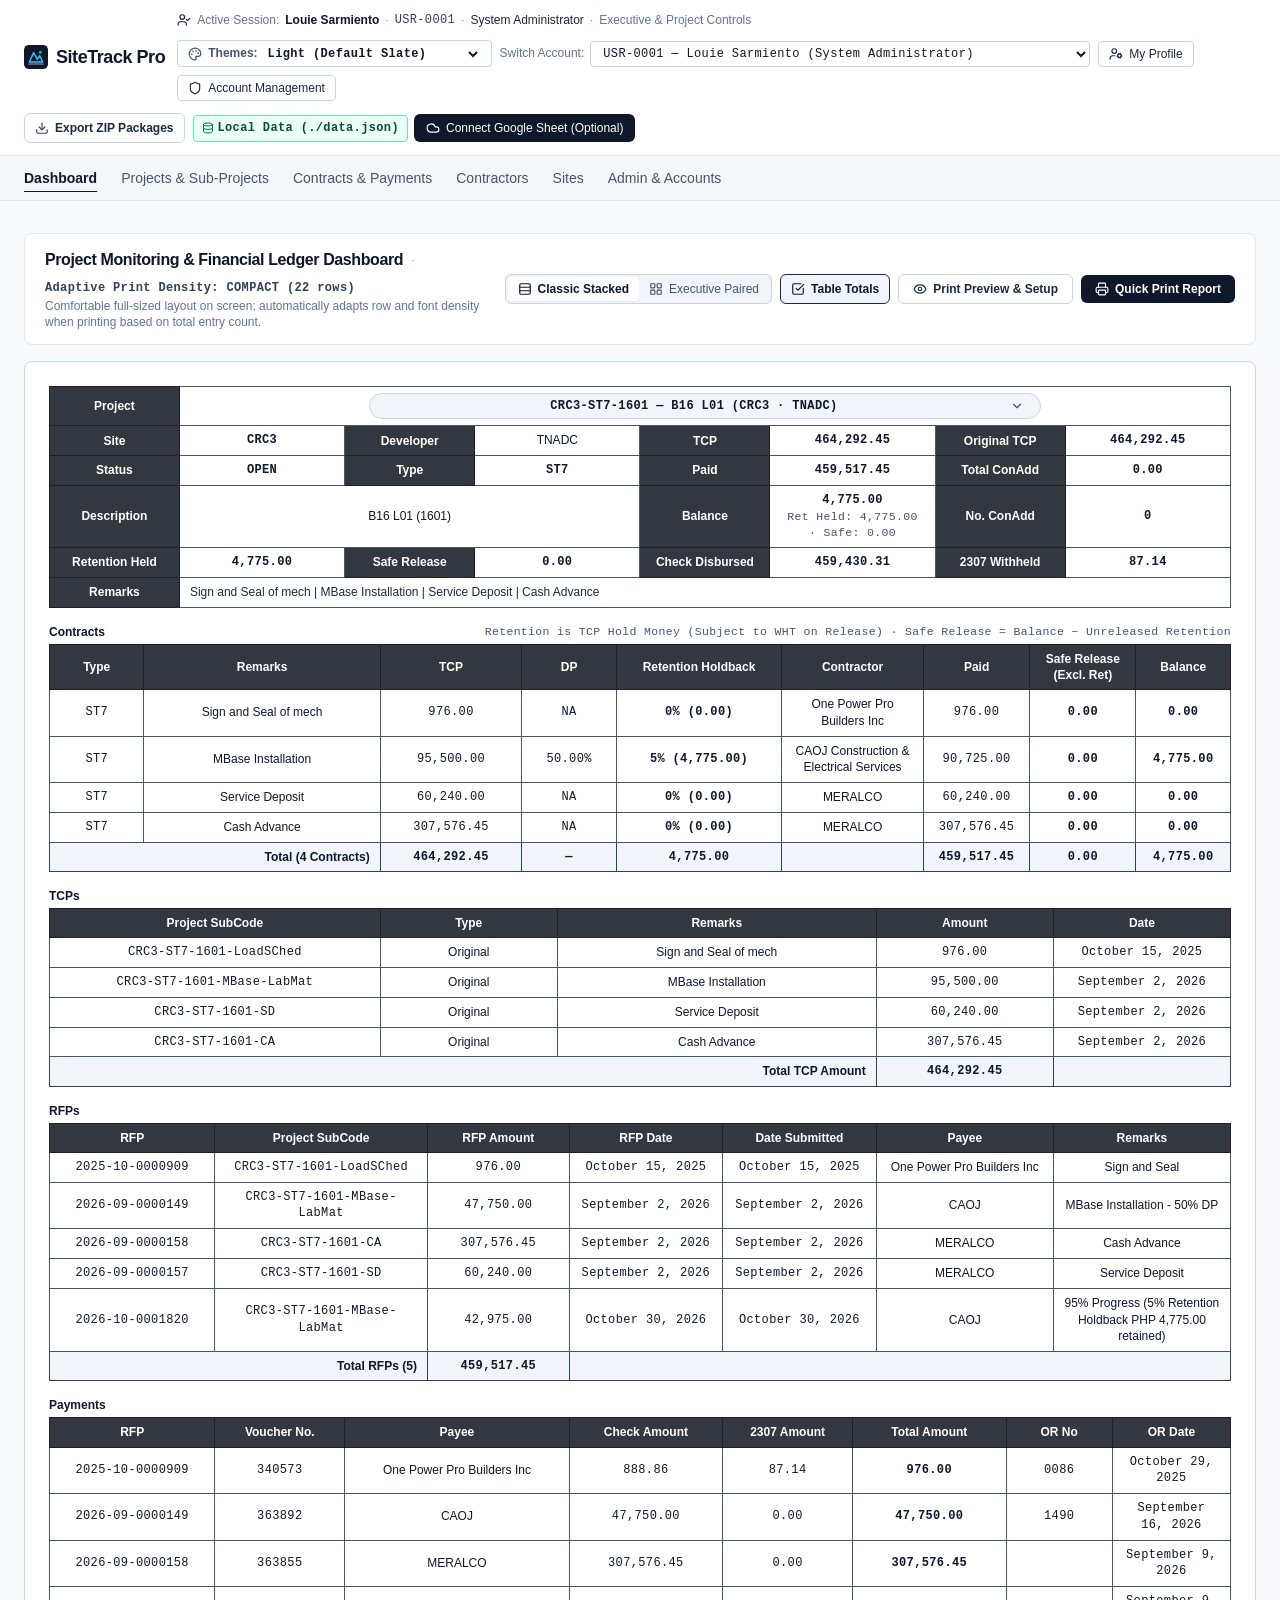
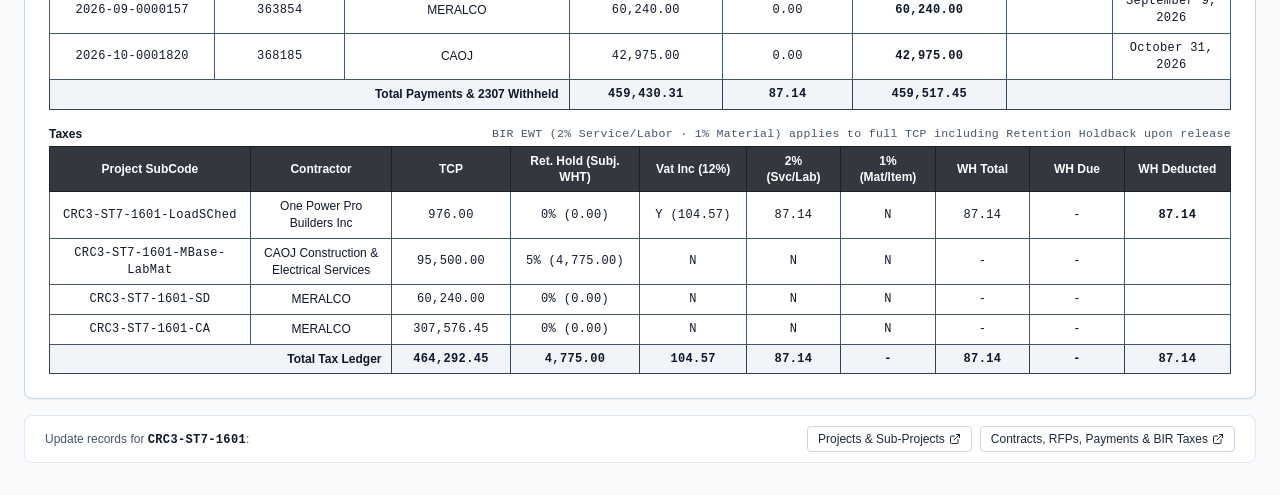
==== commit 90346c34: "Add files via upload" ====
--- a/index.html
+++ b/index.html
@@ -9,12 +9,750 @@
     <meta property="og:description" content="Self-contained construction project status tracker, sub-project TCP contract manager, BIR tax calculator, and printable ledger dashboard." />
     <meta property="og:type" content="website" />
     <meta name="twitter:card" content="summary_large_image" />
-    <link rel="icon" type="image/svg+xml" href="./assets/icons/favicon.svg" />
-    <link rel="stylesheet" href="./assets/fonts/fonts.css" />
-    <link rel="stylesheet" href="./css/style.css" />
+    <link rel="icon" type="image/svg+xml" href="./favicon.svg" />
+    <link rel="stylesheet" href="./fonts.css" />
+    <link rel="stylesheet" href="./style.css" />
   </head>
   <body>
     <div id="root"></div>
-    <script type="module" src="./js/app.js"></script>
+    <script>window.__SITETRACK_INITIAL_DATA__ = {
+  "spreadsheetId": "1HNmAdZe7POIzIm9mCUPxQJL7p9BoBZEO1hXq6PZNs5M",
+  "title": "SiteTrack Pro — Self-Contained Portable Construction & Contract TCP Ledger",
+  "spreadsheetUrl": "./data/data.json",
+  "existingSheets": [
+    "Sites",
+    "ProjectTypes",
+    "Projects",
+    "SubProjects",
+    "Contractors",
+    "ContractsTCP",
+    "ContractPayments",
+    "UserAccounts"
+  ],
+  "missingSheets": [],
+  "isSchemaReady": true,
+  "lastSyncedAt": "2026-11-24T00:00:00.000Z",
+  "sites": [
+    {
+      "rowNumber": 2,
+      "siteCode": "CRC3",
+      "siteName": "Camella Riverfront Phase 3",
+      "developer": "TNADC",
+      "location": "Bulacan / North Metro Hub",
+      "createdAt": "2025-10-01"
+    },
+    {
+      "rowNumber": 3,
+      "siteCode": "BGC01",
+      "siteName": "Bonifacio High Street North Tower",
+      "developer": "Ayala Land Premier",
+      "location": "Taguig City, Metro Manila",
+      "createdAt": "2025-10-05"
+    },
+    {
+      "rowNumber": 4,
+      "siteCode": "MKT02",
+      "siteName": "Makati Central Logistics Hub",
+      "developer": "Rockwell Land Corp",
+      "location": "Makati City, Metro Manila",
+      "createdAt": "2025-10-12"
+    },
+    {
+      "rowNumber": 5,
+      "siteCode": "CEB04",
+      "siteName": "Cebu IT Park Commercial Annex",
+      "developer": "Cebu Holdings Inc.",
+      "location": "Cebu City, Visayas",
+      "createdAt": "2025-11-01"
+    }
+  ],
+  "projectTypes": [
+    {
+      "rowNumber": 2,
+      "typeCode": "ST7",
+      "typeName": "Standard Model ST7 Housing & Power Package",
+      "description": "Residential unit electrical, MBase installation, service deposit, and utility connection",
+      "active": true,
+      "createdAt": "2025-10-01"
+    },
+    {
+      "rowNumber": 3,
+      "typeCode": "CIV",
+      "typeName": "Civil & Structural Works",
+      "description": "Foundation, structural framing, concrete works, and site grading",
+      "active": true,
+      "createdAt": "2025-10-01"
+    },
+    {
+      "rowNumber": 4,
+      "typeCode": "MEP",
+      "typeName": "Mechanical, Electrical & Plumbing (MEPF)",
+      "description": "HVAC, electrical distribution, fire protection, and plumbing networks",
+      "active": true,
+      "createdAt": "2025-10-01"
+    },
+    {
+      "rowNumber": 5,
+      "typeCode": "ARC",
+      "typeName": "Architectural & Fit-Out",
+      "description": "Interior partitions, masonry, facade glazing, and finishing works",
+      "active": true,
+      "createdAt": "2025-10-01"
+    }
+  ],
+  "contractors": [
+    {
+      "rowNumber": 2,
+      "contractorCode": "CTR-0001",
+      "contractorName": "One Power Pro Builders Inc",
+      "specialty": "Electrical Engineering, Sign & Seal, Load Schedule",
+      "contactPerson": "Engr. Marco Villanueva",
+      "contactInfo": "m.villanueva@onepowerbuilders.ph | +63 917 555 0142",
+      "active": true,
+      "createdAt": "2025-10-01"
+    },
+    {
+      "rowNumber": 3,
+      "contractorCode": "CTR-0002",
+      "contractorName": "CAOJ Construction & Electrical Services",
+      "specialty": "Meter Base Installation, Power Distribution & Civil Works",
+      "contactPerson": "Engr. Carlos O. Jimenez",
+      "contactInfo": "caoj.services@construction.ph | +63 918 555 0198",
+      "active": true,
+      "createdAt": "2025-10-01"
+    },
+    {
+      "rowNumber": 4,
+      "contractorCode": "CTR-0003",
+      "contractorName": "MERALCO",
+      "specialty": "Electric Utility Service Deposit & Cash Advance",
+      "contactPerson": "Corporate Utility Account Desk",
+      "contactInfo": "bizdesk@meralco.com.ph | 16211",
+      "active": true,
+      "createdAt": "2025-10-01"
+    },
+    {
+      "rowNumber": 5,
+      "contractorCode": "CTR-0004",
+      "contractorName": "Vanguard Structural & MEPF Corp.",
+      "specialty": "Heavy Structural & High-Voltage Switchgear",
+      "contactPerson": "Engr. Patricia Dizon",
+      "contactInfo": "pdizon@vanguardmepf.ph | +63 917 800 3311",
+      "active": true,
+      "createdAt": "2025-10-10"
+    }
+  ],
+  "projects": [
+    {
+      "rowNumber": 2,
+      "projectId": "PRJ-1001",
+      "mainProjectCode": "CRC3-ST7-1601",
+      "siteCode": "CRC3",
+      "siteName": "Camella Riverfront Phase 3",
+      "developer": "TNADC",
+      "typeCode": "ST7",
+      "typeName": "Standard Model ST7 Housing & Power Package",
+      "unitIdentifier": "1601",
+      "projectName": "B16 L01",
+      "status": "In Progress",
+      "createdAt": "2025-10-15",
+      "updatedAt": "2026-10-30"
+    },
+    {
+      "rowNumber": 3,
+      "projectId": "PRJ-1002",
+      "mainProjectCode": "BGC01-MEP-2204",
+      "siteCode": "BGC01",
+      "siteName": "Bonifacio High Street North Tower",
+      "developer": "Ayala Land Premier",
+      "typeCode": "MEP",
+      "typeName": "Mechanical, Electrical & Plumbing (MEPF)",
+      "unitIdentifier": "2204",
+      "projectName": "North Podium Main Feeder & Chiller Plant",
+      "status": "Started",
+      "createdAt": "2026-08-10",
+      "updatedAt": "2026-11-01"
+    }
+  ],
+  "subProjects": [
+    {
+      "rowNumber": 2,
+      "subProjectId": "SUB-2001",
+      "projectId": "PRJ-1001",
+      "mainProjectCode": "CRC3-ST7-1601",
+      "subProjectCode": "CRC3-ST7-1601-LoadSChed",
+      "subProjectName": "Sign and Seal of Mechanical & Electrical Load Schedule",
+      "status": "Completed",
+      "progress": 0,
+      "targetDate": "2025-10-30",
+      "remarks": "Sign and Seal of mech",
+      "updatedAt": "2025-10-29"
+    },
+    {
+      "rowNumber": 3,
+      "subProjectId": "SUB-2002",
+      "projectId": "PRJ-1001",
+      "mainProjectCode": "CRC3-ST7-1601",
+      "subProjectCode": "CRC3-ST7-1601-MBase-LabMat",
+      "subProjectName": "MBase Installation (Labor & Materials)",
+      "status": "In Progress",
+      "progress": 0,
+      "targetDate": "2026-11-15",
+      "remarks": "MBase Installation",
+      "updatedAt": "2026-10-30"
+    },
+    {
+      "rowNumber": 4,
+      "subProjectId": "SUB-2003",
+      "projectId": "PRJ-1001",
+      "mainProjectCode": "CRC3-ST7-1601",
+      "subProjectCode": "CRC3-ST7-1601-SD",
+      "subProjectName": "Utility Service Deposit",
+      "status": "Started",
+      "progress": 0,
+      "targetDate": "2026-11-30",
+      "remarks": "Service Deposit",
+      "updatedAt": "2026-09-02"
+    },
+    {
+      "rowNumber": 5,
+      "subProjectId": "SUB-2004",
+      "projectId": "PRJ-1001",
+      "mainProjectCode": "CRC3-ST7-1601",
+      "subProjectCode": "CRC3-ST7-1601-CA",
+      "subProjectName": "Utility Cash Advance for Line Extension",
+      "status": "Started",
+      "progress": 0,
+      "targetDate": "2026-12-15",
+      "remarks": "Cash Advance",
+      "updatedAt": "2026-09-02"
+    },
+    {
+      "rowNumber": 6,
+      "subProjectId": "SUB-2005",
+      "projectId": "PRJ-1002",
+      "mainProjectCode": "BGC01-MEP-2204",
+      "subProjectCode": "BGC01-MEP-2204-SWG",
+      "subProjectName": "Main Low-Voltage Switchgear Assembly",
+      "status": "In Progress",
+      "progress": 0,
+      "targetDate": "2026-12-20",
+      "remarks": "Switchgear supply and testing",
+      "updatedAt": "2026-11-01"
+    }
+  ],
+  "contractsTCP": [
+    {
+      "rowNumber": 2,
+      "contractId": "CON-3001",
+      "tcpId": "TCP-0001",
+      "parentContractId": "",
+      "subProjectId": "SUB-2001",
+      "subProjectCode": "CRC3-ST7-1601-LoadSChed",
+      "subProjectName": "Sign and Seal of Mechanical & Electrical Load Schedule",
+      "projectId": "PRJ-1001",
+      "mainProjectCode": "CRC3-ST7-1601",
+      "tcpType": "Original",
+      "tcpAmount": 976,
+      "contractorCode": "CTR-0001",
+      "contractorName": "One Power Pro Builders Inc",
+      "contractStatus": "CLOSED",
+      "awardDate": "2025-10-15",
+      "remarks": "Sign and Seal of mech",
+      "updatedAt": "2025-10-29",
+      "dpPercent": 0,
+      "progressBillingPercent": 100,
+      "retentionPercent": 0,
+      "hasWithholdingTax": true,
+      "withholdingTaxPercent": 8.9283,
+      "paymentTermsNotes": "100% upon completion with BIR 2307 WHT",
+      "birTaxInfo": {
+        "taxMode": "CUSTOM_MANUAL",
+        "isVatInclusive": true,
+        "vatRatePercent": 12,
+        "laborGrossAmount": 976,
+        "materialGrossAmount": 0,
+        "laborEwtPercent": 10,
+        "materialEwtPercent": 0,
+        "computedVatAmount": 104.57,
+        "computedLaborEwt": 87.14,
+        "computedMaterialEwt": 0,
+        "totalWithholdingAmount": 87.14,
+        "isManualOverride": true
+      }
+    },
+    {
+      "rowNumber": 3,
+      "contractId": "CON-3002",
+      "tcpId": "TCP-0002",
+      "parentContractId": "",
+      "subProjectId": "SUB-2002",
+      "subProjectCode": "CRC3-ST7-1601-MBase-LabMat",
+      "subProjectName": "MBase Installation (Labor & Materials)",
+      "projectId": "PRJ-1001",
+      "mainProjectCode": "CRC3-ST7-1601",
+      "tcpType": "Original",
+      "tcpAmount": 95500,
+      "contractorCode": "CTR-0002",
+      "contractorName": "CAOJ Construction & Electrical Services",
+      "contractStatus": "OPEN",
+      "awardDate": "2026-09-02",
+      "remarks": "MBase Installation",
+      "updatedAt": "2026-10-30",
+      "dpPercent": 50,
+      "progressBillingPercent": 45,
+      "retentionPercent": 5,
+      "hasWithholdingTax": false,
+      "withholdingTaxPercent": 0,
+      "paymentTermsNotes": "50% DP, 45% Progress, 5% Retention Holdback (PHP 4,775.00)",
+      "birTaxInfo": {
+        "taxMode": "NON_VAT_LUMP_OR_SEP",
+        "isVatInclusive": false,
+        "vatRatePercent": 0,
+        "laborGrossAmount": 95500,
+        "materialGrossAmount": 0,
+        "laborEwtPercent": 0,
+        "materialEwtPercent": 0,
+        "computedVatAmount": 0,
+        "computedLaborEwt": 0,
+        "computedMaterialEwt": 0,
+        "totalWithholdingAmount": 0,
+        "isManualOverride": false
+      }
+    },
+    {
+      "rowNumber": 4,
+      "contractId": "CON-3003",
+      "tcpId": "TCP-0003",
+      "parentContractId": "",
+      "subProjectId": "SUB-2003",
+      "subProjectCode": "CRC3-ST7-1601-SD",
+      "subProjectName": "Utility Service Deposit",
+      "projectId": "PRJ-1001",
+      "mainProjectCode": "CRC3-ST7-1601",
+      "tcpType": "Original",
+      "tcpAmount": 60240,
+      "contractorCode": "CTR-0003",
+      "contractorName": "MERALCO",
+      "contractStatus": "OPEN",
+      "awardDate": "2026-09-02",
+      "remarks": "Service Deposit",
+      "updatedAt": "2026-09-02",
+      "dpPercent": 0,
+      "progressBillingPercent": 100,
+      "retentionPercent": 0,
+      "hasWithholdingTax": false,
+      "withholdingTaxPercent": 0,
+      "paymentTermsNotes": "Direct utility deposit",
+      "birTaxInfo": {
+        "taxMode": "NON_VAT_LUMP_OR_SEP",
+        "isVatInclusive": false,
+        "vatRatePercent": 0,
+        "laborGrossAmount": 60240,
+        "materialGrossAmount": 0,
+        "laborEwtPercent": 0,
+        "materialEwtPercent": 0,
+        "computedVatAmount": 0,
+        "computedLaborEwt": 0,
+        "computedMaterialEwt": 0,
+        "totalWithholdingAmount": 0,
+        "isManualOverride": false
+      }
+    },
+    {
+      "rowNumber": 5,
+      "contractId": "CON-3004",
+      "tcpId": "TCP-0004",
+      "parentContractId": "",
+      "subProjectId": "SUB-2004",
+      "subProjectCode": "CRC3-ST7-1601-CA",
+      "subProjectName": "Utility Cash Advance for Line Extension",
+      "projectId": "PRJ-1001",
+      "mainProjectCode": "CRC3-ST7-1601",
+      "tcpType": "Original",
+      "tcpAmount": 307576.45,
+      "contractorCode": "CTR-0003",
+      "contractorName": "MERALCO",
+      "contractStatus": "OPEN",
+      "awardDate": "2026-09-02",
+      "remarks": "Cash Advance",
+      "updatedAt": "2026-09-02",
+      "dpPercent": 0,
+      "progressBillingPercent": 100,
+      "retentionPercent": 0,
+      "hasWithholdingTax": false,
+      "withholdingTaxPercent": 0,
+      "paymentTermsNotes": "Direct utility cash advance",
+      "birTaxInfo": {
+        "taxMode": "NON_VAT_LUMP_OR_SEP",
+        "isVatInclusive": false,
+        "vatRatePercent": 0,
+        "laborGrossAmount": 307576.45,
+        "materialGrossAmount": 0,
+        "laborEwtPercent": 0,
+        "materialEwtPercent": 0,
+        "computedVatAmount": 0,
+        "computedLaborEwt": 0,
+        "computedMaterialEwt": 0,
+        "totalWithholdingAmount": 0,
+        "isManualOverride": false
+      }
+    },
+    {
+      "rowNumber": 6,
+      "contractId": "CON-3005",
+      "tcpId": "TCP-0005",
+      "parentContractId": "",
+      "subProjectId": "SUB-2005",
+      "subProjectCode": "BGC01-MEP-2204-SWG",
+      "subProjectName": "Main Low-Voltage Switchgear Assembly",
+      "projectId": "PRJ-1002",
+      "mainProjectCode": "BGC01-MEP-2204",
+      "tcpType": "Original",
+      "tcpAmount": 450000,
+      "contractorCode": "CTR-0004",
+      "contractorName": "Vanguard Structural & MEPF Corp.",
+      "contractStatus": "OPEN",
+      "awardDate": "2026-10-01",
+      "remarks": "Switchgear assembly & testing",
+      "updatedAt": "2026-11-01",
+      "dpPercent": 30,
+      "progressBillingPercent": 60,
+      "retentionPercent": 10,
+      "hasWithholdingTax": true,
+      "withholdingTaxPercent": 1.3393,
+      "paymentTermsNotes": "30% DP, 60% Progress, 10% Retention Holdback",
+      "birTaxInfo": {
+        "taxMode": "VAT_SEPARATED_LABOR_MAT",
+        "isVatInclusive": true,
+        "vatRatePercent": 12,
+        "laborGrossAmount": 180000,
+        "materialGrossAmount": 270000,
+        "laborEwtPercent": 2,
+        "materialEwtPercent": 1,
+        "computedVatAmount": 48214.29,
+        "computedLaborEwt": 3214.29,
+        "computedMaterialEwt": 2410.71,
+        "totalWithholdingAmount": 5625,
+        "isManualOverride": false
+      }
+    }
+  ],
+  "contractPayments": [
+    {
+      "rowNumber": 2,
+      "paymentId": "PAY-4001",
+      "contractId": "CON-3001",
+      "subProjectId": "SUB-2001",
+      "subProjectCode": "CRC3-ST7-1601-LoadSChed",
+      "mainProjectCode": "CRC3-ST7-1601",
+      "contractorCode": "CTR-0001",
+      "contractorName": "One Power Pro Builders Inc",
+      "billingType": "Final Billing",
+      "paymentStatus": "RECEIVED",
+      "rfpNumber": "2025-10-0000909",
+      "rfpDate": "2025-10-15",
+      "rfpAmount": 976,
+      "rfpPayee": "One Power Pro Builders Inc",
+      "retentionDeducted": 0,
+      "rfpRemarks": "Sign and Seal",
+      "cvNumber": "340573",
+      "cvDate": "2025-10-22",
+      "chequeAmount": 888.86,
+      "withheldAmount": 87.14,
+      "receiptType": "OR (Official Receipt)",
+      "receiptNumber": "0086",
+      "receiptDate": "2025-10-29",
+      "updatedAt": "2025-10-29"
+    },
+    {
+      "rowNumber": 3,
+      "paymentId": "PAY-4002",
+      "contractId": "CON-3002",
+      "subProjectId": "SUB-2002",
+      "subProjectCode": "CRC3-ST7-1601-MBase-LabMat",
+      "mainProjectCode": "CRC3-ST7-1601",
+      "contractorCode": "CTR-0002",
+      "contractorName": "CAOJ Construction & Electrical Services",
+      "billingType": "Downpayment (DP)",
+      "paymentStatus": "RECEIVED",
+      "rfpNumber": "2026-09-0000149",
+      "rfpDate": "2026-09-02",
+      "rfpAmount": 47750,
+      "rfpPayee": "CAOJ",
+      "retentionDeducted": 0,
+      "rfpRemarks": "MBase Installation - 50% DP",
+      "cvNumber": "363892",
+      "cvDate": "2026-09-10",
+      "chequeAmount": 47750,
+      "withheldAmount": 0,
+      "receiptType": "OR (Official Receipt)",
+      "receiptNumber": "1490",
+      "receiptDate": "2026-09-16",
+      "updatedAt": "2026-09-16"
+    },
+    {
+      "rowNumber": 4,
+      "paymentId": "PAY-4003",
+      "contractId": "CON-3004",
+      "subProjectId": "SUB-2004",
+      "subProjectCode": "CRC3-ST7-1601-CA",
+      "mainProjectCode": "CRC3-ST7-1601",
+      "contractorCode": "CTR-0003",
+      "contractorName": "MERALCO",
+      "billingType": "Progress Billing",
+      "paymentStatus": "CHEQUE_RELEASED",
+      "rfpNumber": "2026-09-0000158",
+      "rfpDate": "2026-09-02",
+      "rfpAmount": 307576.45,
+      "rfpPayee": "MERALCO",
+      "retentionDeducted": 0,
+      "rfpRemarks": "Cash Advance",
+      "cvNumber": "363855",
+      "cvDate": "2026-09-09",
+      "chequeAmount": 307576.45,
+      "withheldAmount": 0,
+      "receiptType": "",
+      "receiptNumber": "",
+      "receiptDate": "",
+      "updatedAt": "2026-09-09"
+    },
+    {
+      "rowNumber": 5,
+      "paymentId": "PAY-4004",
+      "contractId": "CON-3003",
+      "subProjectId": "SUB-2003",
+      "subProjectCode": "CRC3-ST7-1601-SD",
+      "mainProjectCode": "CRC3-ST7-1601",
+      "contractorCode": "CTR-0003",
+      "contractorName": "MERALCO",
+      "billingType": "Progress Billing",
+      "paymentStatus": "CHEQUE_RELEASED",
+      "rfpNumber": "2026-09-0000157",
+      "rfpDate": "2026-09-02",
+      "rfpAmount": 60240,
+      "rfpPayee": "MERALCO",
+      "retentionDeducted": 0,
+      "rfpRemarks": "Service Deposit",
+      "cvNumber": "363854",
+      "cvDate": "2026-09-09",
+      "chequeAmount": 60240,
+      "withheldAmount": 0,
+      "receiptType": "",
+      "receiptNumber": "",
+      "receiptDate": "",
+      "updatedAt": "2026-09-09"
+    },
+    {
+      "rowNumber": 6,
+      "paymentId": "PAY-4005",
+      "contractId": "CON-3002",
+      "subProjectId": "SUB-2002",
+      "subProjectCode": "CRC3-ST7-1601-MBase-LabMat",
+      "mainProjectCode": "CRC3-ST7-1601",
+      "contractorCode": "CTR-0002",
+      "contractorName": "CAOJ Construction & Electrical Services",
+      "billingType": "Progress Billing",
+      "paymentStatus": "CHEQUE_RELEASED",
+      "rfpNumber": "2026-10-0001820",
+      "rfpDate": "2026-10-30",
+      "rfpAmount": 42975,
+      "rfpPayee": "CAOJ",
+      "retentionDeducted": 0,
+      "rfpRemarks": "95% Progress (5% Retention Holdback PHP 4,775.00 retained)",
+      "cvNumber": "368185",
+      "cvDate": "2026-10-31",
+      "chequeAmount": 42975,
+      "withheldAmount": 0,
+      "receiptType": "",
+      "receiptNumber": "",
+      "receiptDate": "",
+      "updatedAt": "2026-10-31"
+    }
+  ],
+  "userAccounts": [
+    {
+      "rowNumber": 2,
+      "userId": "USR-0001",
+      "fullName": "Louie Sarmiento",
+      "email": "louie.sarmiento@sitetrackpro.com",
+      "roleTitle": "System Administrator",
+      "department": "Executive & Project Controls",
+      "phone": "+63 917 100 0001",
+      "status": "ACTIVE",
+      "bioNotes": "Full system access across projects, contracts, payments, and user account permissions.",
+      "permissions": {
+        "projects": {
+          "view": true,
+          "add": true,
+          "edit": true
+        },
+        "contracts": {
+          "view": true,
+          "add": true,
+          "edit": true
+        },
+        "payments": {
+          "view": true,
+          "add": true,
+          "edit": true
+        },
+        "contractors": {
+          "view": true,
+          "add": true,
+          "edit": true
+        },
+        "sites": {
+          "view": true,
+          "add": true,
+          "edit": true
+        },
+        "admin": {
+          "view": true,
+          "add": true,
+          "edit": true
+        }
+      },
+      "createdAt": "2025-10-01",
+      "updatedAt": "2026-11-24"
+    },
+    {
+      "rowNumber": 3,
+      "userId": "USR-0002",
+      "fullName": "Engr. Camille Mendoza",
+      "email": "c.mendoza@sitetrackpro.com",
+      "roleTitle": "Senior Project Manager",
+      "department": "Engineering & Site Operations",
+      "phone": "+63 917 200 0042",
+      "status": "ACTIVE",
+      "bioNotes": "Manages main projects, sub-projects, and contract TCP awarding.",
+      "permissions": {
+        "projects": {
+          "view": true,
+          "add": true,
+          "edit": true
+        },
+        "contracts": {
+          "view": true,
+          "add": true,
+          "edit": true
+        },
+        "payments": {
+          "view": true,
+          "add": true,
+          "edit": false
+        },
+        "contractors": {
+          "view": true,
+          "add": true,
+          "edit": true
+        },
+        "sites": {
+          "view": true,
+          "add": true,
+          "edit": false
+        },
+        "admin": {
+          "view": true,
+          "add": false,
+          "edit": false
+        }
+      },
+      "createdAt": "2025-10-01",
+      "updatedAt": "2026-11-24"
+    },
+    {
+      "rowNumber": 4,
+      "userId": "USR-0003",
+      "fullName": "Rafael Villanueva",
+      "email": "r.villanueva@sitetrackpro.com",
+      "roleTitle": "Finance & Disbursement Officer",
+      "department": "Finance & Accounting",
+      "phone": "+63 918 330 0088",
+      "status": "ACTIVE",
+      "bioNotes": "Processes RFP submissions, Cheque Vouchers (CV), withholding tax, and contractor OR/CR receipts.",
+      "permissions": {
+        "projects": {
+          "view": true,
+          "add": false,
+          "edit": false
+        },
+        "contracts": {
+          "view": true,
+          "add": false,
+          "edit": false
+        },
+        "payments": {
+          "view": true,
+          "add": true,
+          "edit": true
+        },
+        "contractors": {
+          "view": true,
+          "add": false,
+          "edit": true
+        },
+        "sites": {
+          "view": true,
+          "add": false,
+          "edit": false
+        },
+        "admin": {
+          "view": false,
+          "add": false,
+          "edit": false
+        }
+      },
+      "createdAt": "2025-10-01",
+      "updatedAt": "2026-11-24"
+    },
+    {
+      "rowNumber": 5,
+      "userId": "USR-0004",
+      "fullName": "Patricia Lim",
+      "email": "p.lim@sitetrackpro.com",
+      "roleTitle": "Executive Auditor (Read-Only)",
+      "department": "Internal Audit",
+      "phone": "+63 917 440 0199",
+      "status": "ACTIVE",
+      "bioNotes": "Read-only audit access across all project and contract payment modules.",
+      "permissions": {
+        "projects": {
+          "view": true,
+          "add": false,
+          "edit": false
+        },
+        "contracts": {
+          "view": true,
+          "add": false,
+          "edit": false
+        },
+        "payments": {
+          "view": true,
+          "add": false,
+          "edit": false
+        },
+        "contractors": {
+          "view": true,
+          "add": false,
+          "edit": false
+        },
+        "sites": {
+          "view": true,
+          "add": false,
+          "edit": false
+        },
+        "admin": {
+          "view": true,
+          "add": false,
+          "edit": false
+        }
+      },
+      "createdAt": "2025-10-01",
+      "updatedAt": "2026-11-24"
+    }
+  ]
+};</script>
+    <script defer src="./app.js"></script>
   </body>
 </html>
--- a/fonts.css
+++ b/fonts.css
@@ -0,0 +1,29 @@
+/**
+ * SiteTrack Pro — Self-Contained Local Typography Stack
+ * Zero external CDN dependencies. Uses high-legibility system and tabular monospace font stacks
+ * optimized for clear 0, 6, 8, and 9 numeric distinction on compact and low-resolution screens.
+ */
+
+:root {
+  --font-sans: 'Inter', -apple-system, BlinkMacSystemFont, 'Segoe UI', Roboto, 'Helvetica Neue', Arial, sans-serif;
+  --font-display: 'Inter', -apple-system, BlinkMacSystemFont, 'Segoe UI', Roboto, 'Helvetica Neue', Arial, sans-serif;
+  --font-mono: 'IBM Plex Mono', 'Consolas', 'SFMono-Regular', 'Liberation Mono', 'Menlo', monospace;
+}
+
+html,
+body {
+  font-family: var(--font-sans);
+  font-variant-numeric: tabular-nums;
+  font-feature-settings: "tnum" 1, "cv01" 1, "cv02" 1, "cv03" 1, "cv04" 1, "cv09" 1, "zero" 0;
+  -webkit-font-smoothing: antialiased;
+  -moz-osx-font-smoothing: grayscale;
+}
+
+.font-mono,
+code,
+pre,
+.tabular-nums {
+  font-family: var(--font-mono);
+  font-variant-numeric: tabular-nums;
+  font-feature-settings: "tnum" 1, "zero" 0;
+}
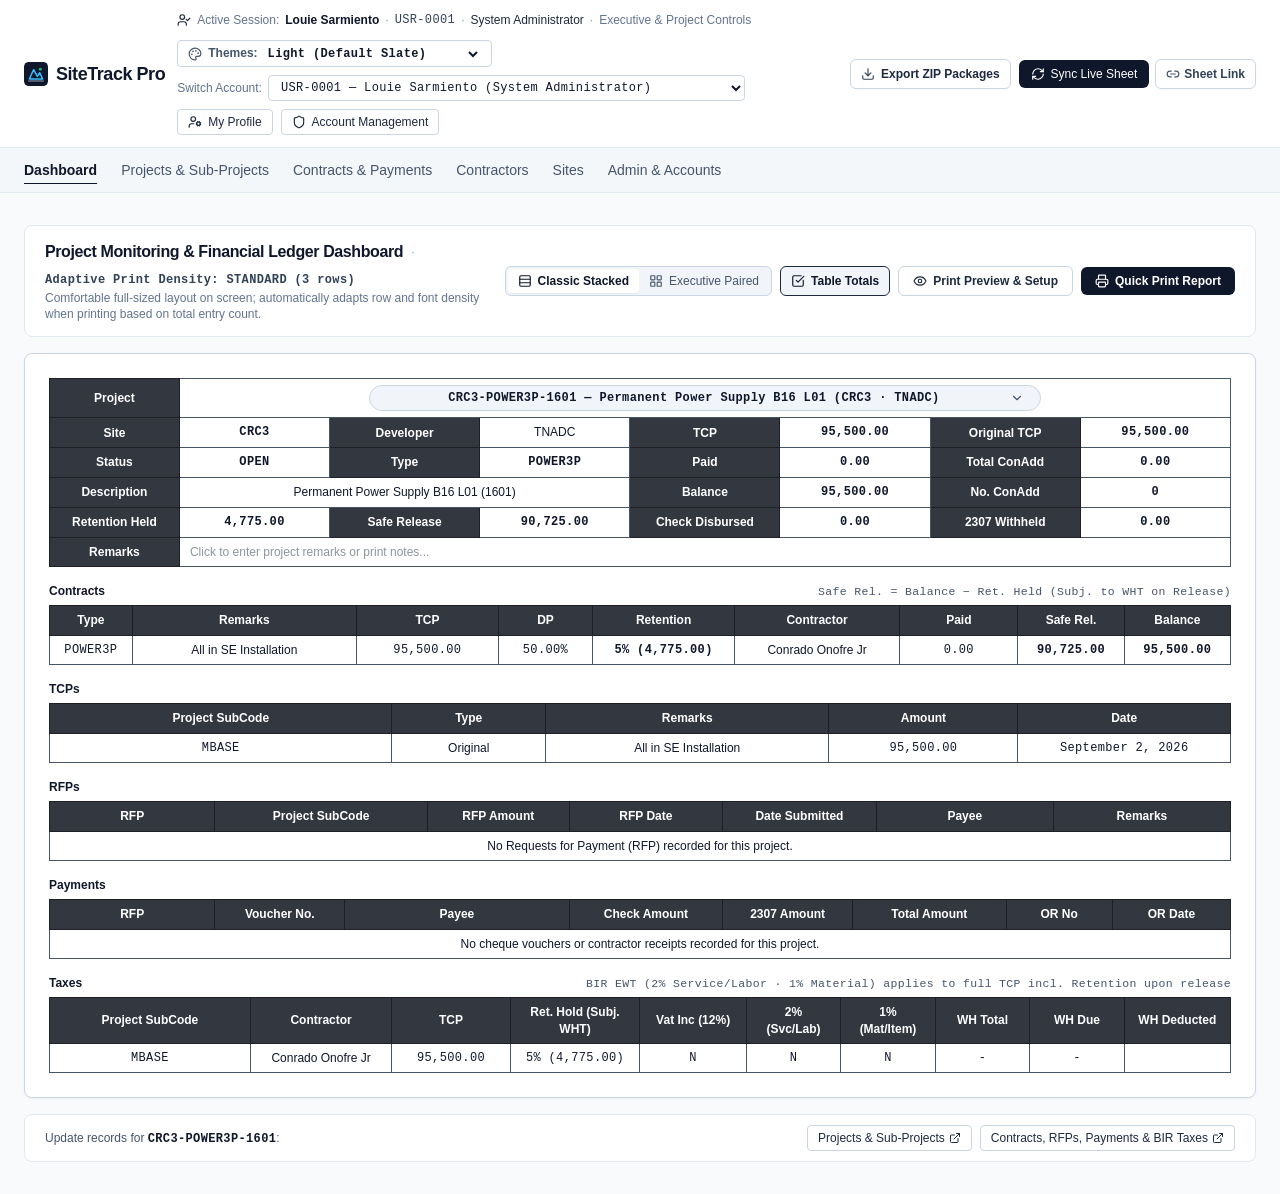
==== commit 1b4a6e31: "Add files via upload" ====
--- a/index.html
+++ b/index.html
@@ -17,9 +17,10 @@
     <div id="root"></div>
     <script>window.__SITETRACK_INITIAL_DATA__ = {
   "spreadsheetId": "1HNmAdZe7POIzIm9mCUPxQJL7p9BoBZEO1hXq6PZNs5M",
-  "title": "SiteTrack Pro — Self-Contained Portable Construction & Contract TCP Ledger",
-  "spreadsheetUrl": "./data/data.json",
+  "title": "PWG Monitoring v2026",
+  "spreadsheetUrl": "https://docs.google.com/spreadsheets/d/1HNmAdZe7POIzIm9mCUPxQJL7p9BoBZEO1hXq6PZNs5M/edit",
   "existingSheets": [
+    "Sheet1",
     "Sites",
     "ProjectTypes",
     "Projects",
@@ -31,556 +32,654 @@
   ],
   "missingSheets": [],
   "isSchemaReady": true,
-  "lastSyncedAt": "2026-11-24T00:00:00.000Z",
   "sites": [
     {
       "rowNumber": 2,
+      "siteCode": "AHC1",
+      "siteName": "ARABELLA HOMES",
+      "developer": "TNADC",
+      "location": "Cabuyao",
+      "createdAt": "2026-11-21 3:00:31"
+    },
+    {
+      "rowNumber": 3,
+      "siteCode": "AHC2",
+      "siteName": "ARABELLA HOMES II",
+      "developer": "TNADC",
+      "location": "Cabuyao",
+      "createdAt": "2026-11-21 3:00:31"
+    },
+    {
+      "rowNumber": 4,
+      "siteCode": "BHI",
+      "siteName": "BOSTON HEIGHTS",
+      "developer": "TNADC",
+      "location": "",
+      "createdAt": "2026-11-21 3:00:31"
+    },
+    {
+      "rowNumber": 5,
+      "siteCode": "BRC1",
+      "siteName": "",
+      "developer": "TNADC",
+      "location": "",
+      "createdAt": "2026-11-21 3:00:31"
+    },
+    {
+      "rowNumber": 6,
+      "siteCode": "BRC2",
+      "siteName": "",
+      "developer": "TNADC",
+      "location": "",
+      "createdAt": "2026-11-21 3:00:31"
+    },
+    {
+      "rowNumber": 7,
+      "siteCode": "BVC",
+      "siteName": "BIRMINGHAM VILLAGE CABUYAO",
+      "developer": "TNADC",
+      "location": "Cabuyao",
+      "createdAt": "2026-11-21 3:00:31"
+    },
+    {
+      "rowNumber": 8,
+      "siteCode": "BVC3",
+      "siteName": "BIRMINGHAM VILLAGE PHASE 3",
+      "developer": "TNADC",
+      "location": "Cabuyao",
+      "createdAt": "2026-11-21 3:00:31"
+    },
+    {
+      "rowNumber": 9,
+      "siteCode": "CDC1",
+      "siteName": "Centennial de Calamba",
+      "developer": "CDC",
+      "location": "Calamba",
+      "createdAt": "2026-11-21 3:00:31"
+    },
+    {
+      "rowNumber": 10,
+      "siteCode": "CDC2",
+      "siteName": "Centennial De Calamba 2",
+      "developer": "CDC",
+      "location": "Calamba",
+      "createdAt": "2026-11-21 3:00:31"
+    },
+    {
+      "rowNumber": 11,
+      "siteCode": "CEC",
+      "siteName": "Casa Esperanza Cabuyao",
+      "developer": "TNADC",
+      "location": "Cabuyao",
+      "createdAt": "2026-11-21 3:00:31"
+    },
+    {
+      "rowNumber": 12,
+      "siteCode": "CH1",
+      "siteName": "CENTENNIAL HOMES 1",
+      "developer": "CDC",
+      "location": "Cabuyao",
+      "createdAt": "2026-11-21 3:00:31"
+    },
+    {
+      "rowNumber": 13,
+      "siteCode": "CH2",
+      "siteName": "CENTENNIAL HOMES 2",
+      "developer": "CDC",
+      "location": "Cabuyao",
+      "createdAt": "2026-11-21 3:00:31"
+    },
+    {
+      "rowNumber": 14,
+      "siteCode": "CHC1",
+      "siteName": "CENTENNIAL HOMES 1",
+      "developer": "CDC",
+      "location": "Cabuyao",
+      "createdAt": "2026-11-21 3:00:31"
+    },
+    {
+      "rowNumber": 15,
+      "siteCode": "CHC2",
+      "siteName": "CENTENNIAL HOMES 2",
+      "developer": "CDC",
+      "location": "Cabuyao",
+      "createdAt": "2026-11-21 3:00:31"
+    },
+    {
+      "rowNumber": 16,
+      "siteCode": "CPS",
+      "siteName": "",
+      "developer": "TNADC",
+      "location": "",
+      "createdAt": "2026-11-21 3:00:31"
+    },
+    {
+      "rowNumber": 17,
+      "siteCode": "CRC",
+      "siteName": "Citadel Residences Calamba",
+      "developer": "TNADC",
+      "location": "Calamba",
+      "createdAt": "2026-11-21 3:00:31"
+    },
+    {
+      "rowNumber": 18,
+      "siteCode": "CRC2",
+      "siteName": "Citadel Residences 2",
+      "developer": "TNADC",
+      "location": "Calamba",
+      "createdAt": "2026-11-21 3:00:31"
+    },
+    {
+      "rowNumber": 19,
       "siteCode": "CRC3",
-      "siteName": "Camella Riverfront Phase 3",
-      "developer": "TNADC",
-      "location": "Bulacan / North Metro Hub",
-      "createdAt": "2025-10-01"
-    },
-    {
-      "rowNumber": 3,
-      "siteCode": "BGC01",
-      "siteName": "Bonifacio High Street North Tower",
-      "developer": "Ayala Land Premier",
-      "location": "Taguig City, Metro Manila",
-      "createdAt": "2025-10-05"
-    },
-    {
-      "rowNumber": 4,
-      "siteCode": "MKT02",
-      "siteName": "Makati Central Logistics Hub",
-      "developer": "Rockwell Land Corp",
-      "location": "Makati City, Metro Manila",
-      "createdAt": "2025-10-12"
-    },
-    {
-      "rowNumber": 5,
-      "siteCode": "CEB04",
-      "siteName": "Cebu IT Park Commercial Annex",
-      "developer": "Cebu Holdings Inc.",
-      "location": "Cebu City, Visayas",
-      "createdAt": "2025-11-01"
+      "siteName": "Citadel Residences 3",
+      "developer": "TNADC",
+      "location": "Calamba",
+      "createdAt": "2026-11-21 3:00:31"
+    },
+    {
+      "rowNumber": 20,
+      "siteCode": "CRS1",
+      "siteName": "Carlton Residences 1",
+      "developer": "CDC",
+      "location": "Sta Rosa",
+      "createdAt": "2026-11-21 3:00:31"
+    },
+    {
+      "rowNumber": 21,
+      "siteCode": "CRS2",
+      "siteName": "Carlton Residences 2",
+      "developer": "CDC",
+      "location": "Sta Rosa",
+      "createdAt": "2026-11-21 3:00:31"
+    },
+    {
+      "rowNumber": 22,
+      "siteCode": "CTH1",
+      "siteName": "CENTENNIAL TOWNHOMES 1",
+      "developer": "TNADC",
+      "location": "Cabuyao",
+      "createdAt": "2026-11-21 3:00:31"
+    },
+    {
+      "rowNumber": 23,
+      "siteCode": "CTH2",
+      "siteName": "CENTENNIAL TOWNHOMES 2",
+      "developer": "TNADC",
+      "location": "Cabuyao",
+      "createdAt": "2026-11-21 3:00:31"
+    },
+    {
+      "rowNumber": 24,
+      "siteCode": "EHS",
+      "siteName": "Elizabeth Heights",
+      "developer": "CDC",
+      "location": "Santa Rosa",
+      "createdAt": "2026-11-21 3:00:31"
+    },
+    {
+      "rowNumber": 25,
+      "siteCode": "HVS1",
+      "siteName": "Howard Village Phase 1",
+      "developer": "CDC",
+      "location": "Sta Rosa",
+      "createdAt": "2026-11-21 3:00:31"
+    },
+    {
+      "rowNumber": 26,
+      "siteCode": "HVS2",
+      "siteName": "Howard Village Phase 2",
+      "developer": "CDC",
+      "location": "Sta Rosa",
+      "createdAt": "2026-11-21 3:00:31"
+    },
+    {
+      "rowNumber": 27,
+      "siteCode": "ITS",
+      "siteName": "",
+      "developer": "CDC",
+      "location": "Rizal",
+      "createdAt": "2026-11-21 3:00:31"
+    },
+    {
+      "rowNumber": 28,
+      "siteCode": "MHC",
+      "siteName": "MONTANA HEIGHTS",
+      "developer": "ALC",
+      "location": "Calamba",
+      "createdAt": "2026-11-21 3:00:31"
+    },
+    {
+      "rowNumber": 29,
+      "siteCode": "MPP1",
+      "siteName": "Marco Polo Place 1",
+      "developer": "CDC",
+      "location": "Sta Rosa",
+      "createdAt": "2026-11-21 3:00:31"
+    },
+    {
+      "rowNumber": 30,
+      "siteCode": "MPP2",
+      "siteName": "Marco Polo Place 2",
+      "developer": "CDC",
+      "location": "Sta Rosa",
+      "createdAt": "2026-11-21 3:00:31"
+    },
+    {
+      "rowNumber": 31,
+      "siteCode": "MPP3",
+      "siteName": "Marco Polo Place 3",
+      "developer": "CDC",
+      "location": "Sta Rosa",
+      "createdAt": "2026-11-21 3:00:31"
+    },
+    {
+      "rowNumber": 32,
+      "siteCode": "MPP4",
+      "siteName": "Marco Polo Place 4",
+      "developer": "CDC",
+      "location": "Sta Rosa",
+      "createdAt": "2026-11-21 3:00:31"
+    },
+    {
+      "rowNumber": 33,
+      "siteCode": "MTS",
+      "siteName": "Mosaic Townhomes",
+      "developer": "CDC",
+      "location": "San Pablo",
+      "createdAt": "2026-11-21 3:00:31"
+    },
+    {
+      "rowNumber": 34,
+      "siteCode": "NHB",
+      "siteName": "NEWTON HEIGHTS",
+      "developer": "TNADC",
+      "location": "Binan",
+      "createdAt": "2026-11-21 3:00:31"
+    },
+    {
+      "rowNumber": 35,
+      "siteCode": "PHL",
+      "siteName": "Pasadenia Homes",
+      "developer": "ALC",
+      "location": "Sta Rosa",
+      "createdAt": "2026-11-21 3:00:31"
+    },
+    {
+      "rowNumber": 36,
+      "siteCode": "PRS",
+      "siteName": "Pontedera Residences",
+      "developer": "CDC",
+      "location": "San Pablo",
+      "createdAt": "2026-11-21 3:00:31"
+    },
+    {
+      "rowNumber": 37,
+      "siteCode": "RHS",
+      "siteName": "Riviera Heights",
+      "developer": "ALC",
+      "location": "Sta Rosa",
+      "createdAt": "2026-11-21 3:00:31"
+    },
+    {
+      "rowNumber": 38,
+      "siteCode": "RHSX",
+      "siteName": "RIVIERA HEIGHTS EXTENSION - SAN PABLO",
+      "developer": "ALC",
+      "location": "San Pablo",
+      "createdAt": "2026-11-21 3:00:31"
+    },
+    {
+      "rowNumber": 39,
+      "siteCode": "SHC",
+      "siteName": "Somerset Homes",
+      "developer": "TNADC",
+      "location": "Cabuyao",
+      "createdAt": "2026-11-21 3:00:31"
+    },
+    {
+      "rowNumber": 40,
+      "siteCode": "SIH1",
+      "siteName": "San Isidro Heights",
+      "developer": "TNADC",
+      "location": "Cabuyao",
+      "createdAt": "2026-11-21 3:00:31"
+    },
+    {
+      "rowNumber": 41,
+      "siteCode": "SIH2",
+      "siteName": "San Isidro Heights PH 2",
+      "developer": "TNADC",
+      "location": "Cabuyao",
+      "createdAt": "2026-11-21 3:00:31"
+    },
+    {
+      "rowNumber": 42,
+      "siteCode": "VCS",
+      "siteName": "Villa De Charlotte",
+      "developer": "CDC",
+      "location": "Sta Rosa",
+      "createdAt": "2026-11-21 3:00:31"
+    },
+    {
+      "rowNumber": 43,
+      "siteCode": "VTS",
+      "siteName": "Victoria Townhomes",
+      "developer": "CDC",
+      "location": "Sta Rosa",
+      "createdAt": "2026-11-21 3:00:31"
+    },
+    {
+      "rowNumber": 44,
+      "siteCode": "WVC",
+      "siteName": "",
+      "developer": "TNADC",
+      "location": "Cabuyao",
+      "createdAt": "2026-11-21 3:00:31"
+    },
+    {
+      "rowNumber": 45,
+      "siteCode": "WVC1",
+      "siteName": "Whistler Village Ph1",
+      "developer": "TNADC",
+      "location": "Cabuyao",
+      "createdAt": "2026-11-21 3:00:31"
+    },
+    {
+      "rowNumber": 46,
+      "siteCode": "WVC2",
+      "siteName": "Whistler Village Ph2",
+      "developer": "TNADC",
+      "location": "Cabuyao",
+      "createdAt": "2026-11-21 3:00:31"
+    },
+    {
+      "rowNumber": 47,
+      "siteCode": "WVC3",
+      "siteName": "Whistler Village Ph3",
+      "developer": "TNADC",
+      "location": "Cabuyao",
+      "createdAt": "2026-11-21 3:00:31"
     }
   ],
   "projectTypes": [
     {
       "rowNumber": 2,
+      "typeCode": "RELOC",
+      "typeName": "Pole Reloc",
+      "description": "Electrical pole relocation or modification",
+      "active": true,
+      "createdAt": "2026-11-21 3:00:31"
+    },
+    {
+      "rowNumber": 3,
+      "typeCode": "SECO",
+      "typeName": "Secondary Facility",
+      "description": "[old] Extension of electrical facilities",
+      "active": true,
+      "createdAt": "2026-11-21 3:00:31"
+    },
+    {
+      "rowNumber": 4,
+      "typeCode": "EXFAC",
+      "typeName": "Extension of Facilities",
+      "description": "Meralco extension of facilities",
+      "active": true,
+      "createdAt": "2026-11-21 3:00:31"
+    },
+    {
+      "rowNumber": 5,
+      "typeCode": "PERMSL",
+      "typeName": "Permanent Streetlights",
+      "description": "Permanent Street Lights",
+      "active": true,
+      "createdAt": "2026-11-21 3:00:31"
+    },
+    {
+      "rowNumber": 6,
+      "typeCode": "ST5",
+      "typeName": "ST5",
+      "description": "[old] Single Phase Temporary power",
+      "active": true,
+      "createdAt": "2026-11-21 3:00:31"
+    },
+    {
+      "rowNumber": 7,
       "typeCode": "ST7",
-      "typeName": "Standard Model ST7 Housing & Power Package",
-      "description": "Residential unit electrical, MBase installation, service deposit, and utility connection",
-      "active": true,
-      "createdAt": "2025-10-01"
+      "typeName": "ST7",
+      "description": "[old] Three Phase power",
+      "active": true,
+      "createdAt": "2026-11-21 3:00:31"
+    },
+    {
+      "rowNumber": 8,
+      "typeCode": "WATAPP",
+      "typeName": "Water Application",
+      "description": "[old] Application for water supply",
+      "active": true,
+      "createdAt": "2026-11-21 3:00:31"
+    },
+    {
+      "rowNumber": 9,
+      "typeCode": "UTILAPP",
+      "typeName": "Utiliry Application",
+      "description": "Application for utilies",
+      "active": true,
+      "createdAt": "2026-11-21 3:00:31"
+    },
+    {
+      "rowNumber": 10,
+      "typeCode": "POWER1P",
+      "typeName": "Temporary Power Supply 1P",
+      "description": "1P Power Supply",
+      "active": true,
+      "createdAt": "2026-11-21 3:00:31"
+    },
+    {
+      "rowNumber": 11,
+      "typeCode": "POWER3P",
+      "typeName": "3P Power Supply",
+      "description": "3P Power Supply",
+      "active": true,
+      "createdAt": "2026-11-21 3:00:31"
+    }
+  ],
+  "projects": [
+    {
+      "rowNumber": 2,
+      "projectId": "PRJ-0001",
+      "mainProjectCode": "CRC3-POWER3P-1601",
+      "siteCode": "CRC3",
+      "siteName": "Citadel Residences 3",
+      "developer": "TNADC",
+      "typeCode": "POWER3P",
+      "typeName": "3P Power Supply",
+      "unitIdentifier": "1601",
+      "projectName": "Permanent Power Supply B16 L01",
+      "status": "In Progress",
+      "createdAt": "2026-11-21 8:27:23",
+      "updatedAt": "2026-11-21 8:27:23"
+    }
+  ],
+  "subProjects": [
+    {
+      "rowNumber": 2,
+      "subProjectId": "SUB-0001",
+      "projectId": "PRJ-0001",
+      "mainProjectCode": "CRC3-POWER3P-1601",
+      "subProjectCode": "MBASE",
+      "subProjectName": "All in SE Installation",
+      "status": "In Progress",
+      "progress": 0,
+      "targetDate": "",
+      "remarks": "",
+      "updatedAt": "2026-11-21 8:27:23"
     },
     {
       "rowNumber": 3,
-      "typeCode": "CIV",
-      "typeName": "Civil & Structural Works",
-      "description": "Foundation, structural framing, concrete works, and site grading",
-      "active": true,
-      "createdAt": "2025-10-01"
+      "subProjectId": "SUB-0002",
+      "projectId": "PRJ-0001",
+      "mainProjectCode": "CRC3-POWER3P-1601",
+      "subProjectCode": "LOADSCHED",
+      "subProjectName": "Sign and Seal of Load Schedule",
+      "status": "Started",
+      "progress": 0,
+      "targetDate": "",
+      "remarks": "",
+      "updatedAt": "2026-11-24 7:37:58"
     },
     {
       "rowNumber": 4,
-      "typeCode": "MEP",
-      "typeName": "Mechanical, Electrical & Plumbing (MEPF)",
-      "description": "HVAC, electrical distribution, fire protection, and plumbing networks",
-      "active": true,
-      "createdAt": "2025-10-01"
+      "subProjectId": "SUB-0003",
+      "projectId": "PRJ-0001",
+      "mainProjectCode": "CRC3-POWER3P-1601",
+      "subProjectCode": "SD",
+      "subProjectName": "Service Deposit",
+      "status": "Started",
+      "progress": 0,
+      "targetDate": "",
+      "remarks": "",
+      "updatedAt": "2026-11-24 7:38:35"
     },
     {
       "rowNumber": 5,
-      "typeCode": "ARC",
-      "typeName": "Architectural & Fit-Out",
-      "description": "Interior partitions, masonry, facade glazing, and finishing works",
-      "active": true,
-      "createdAt": "2025-10-01"
+      "subProjectId": "SUB-0004",
+      "projectId": "PRJ-0001",
+      "mainProjectCode": "CRC3-POWER3P-1601",
+      "subProjectCode": "CA",
+      "subProjectName": "Project Cash Advance",
+      "status": "Started",
+      "progress": 0,
+      "targetDate": "",
+      "remarks": "",
+      "updatedAt": "2026-11-24 7:38:53"
     }
   ],
   "contractors": [
     {
       "rowNumber": 2,
-      "contractorCode": "CTR-0001",
+      "contractorCode": "MDC01",
+      "contractorName": "Makati Development Corp.",
+      "specialty": "General Civil & Structural Works",
+      "contactPerson": "Engr. Marco Villanueva",
+      "contactInfo": "mvillanueva@mdc.com.ph",
+      "active": true,
+      "createdAt": "2026-11-21 3:22:33"
+    },
+    {
+      "rowNumber": 3,
+      "contractorCode": "EEI02",
+      "contractorName": "EEI Corporation",
+      "specialty": "Electromechanical & MEPFS",
+      "contactPerson": "Engr. Clarissa Santos",
+      "contactInfo": "csantos@eei.com.ph",
+      "active": true,
+      "createdAt": "2026-11-21 3:22:33"
+    },
+    {
+      "rowNumber": 4,
+      "contractorCode": "DMCI03",
+      "contractorName": "D.M. Consunji, Inc.",
+      "specialty": "High-Rise Building & Foundation",
+      "contactPerson": "Engr. Rafael Consunji",
+      "contactInfo": "tenders@dmcihomes.com",
+      "active": true,
+      "createdAt": "2026-11-21 3:22:33"
+    },
+    {
+      "rowNumber": 5,
+      "contractorCode": "DATEM04",
+      "contractorName": "DATEM Incorporated",
+      "specialty": "Precast & Architectural Fit-Out",
+      "contactPerson": "Ar. Patricia Gomez",
+      "contactInfo": "pgomez@datem.com.ph",
+      "active": true,
+      "createdAt": "2026-11-21 3:22:33"
+    },
+    {
+      "rowNumber": 6,
+      "contractorCode": "CTR-0005",
+      "contractorName": "Conrado Onofre Jr",
+      "specialty": "General Contracting",
+      "contactPerson": "Conrado Onofre Jr",
+      "contactInfo": "",
+      "active": true,
+      "createdAt": "2026-11-24 7:41:15"
+    },
+    {
+      "rowNumber": 7,
+      "contractorCode": "CTR-0006",
+      "contractorName": "Meralco",
+      "specialty": "General Contracting",
+      "contactPerson": "",
+      "contactInfo": "",
+      "active": true,
+      "createdAt": "2026-11-24 7:41:28"
+    },
+    {
+      "rowNumber": 8,
+      "contractorCode": "CTR-0007",
       "contractorName": "One Power Pro Builders Inc",
-      "specialty": "Electrical Engineering, Sign & Seal, Load Schedule",
-      "contactPerson": "Engr. Marco Villanueva",
-      "contactInfo": "m.villanueva@onepowerbuilders.ph | +63 917 555 0142",
-      "active": true,
-      "createdAt": "2025-10-01"
-    },
-    {
-      "rowNumber": 3,
-      "contractorCode": "CTR-0002",
-      "contractorName": "CAOJ Construction & Electrical Services",
-      "specialty": "Meter Base Installation, Power Distribution & Civil Works",
-      "contactPerson": "Engr. Carlos O. Jimenez",
-      "contactInfo": "caoj.services@construction.ph | +63 918 555 0198",
-      "active": true,
-      "createdAt": "2025-10-01"
-    },
-    {
-      "rowNumber": 4,
-      "contractorCode": "CTR-0003",
-      "contractorName": "MERALCO",
-      "specialty": "Electric Utility Service Deposit & Cash Advance",
-      "contactPerson": "Corporate Utility Account Desk",
-      "contactInfo": "bizdesk@meralco.com.ph | 16211",
-      "active": true,
-      "createdAt": "2025-10-01"
-    },
-    {
-      "rowNumber": 5,
-      "contractorCode": "CTR-0004",
-      "contractorName": "Vanguard Structural & MEPF Corp.",
-      "specialty": "Heavy Structural & High-Voltage Switchgear",
-      "contactPerson": "Engr. Patricia Dizon",
-      "contactInfo": "pdizon@vanguardmepf.ph | +63 917 800 3311",
-      "active": true,
-      "createdAt": "2025-10-10"
-    }
-  ],
-  "projects": [
-    {
-      "rowNumber": 2,
-      "projectId": "PRJ-1001",
-      "mainProjectCode": "CRC3-ST7-1601",
-      "siteCode": "CRC3",
-      "siteName": "Camella Riverfront Phase 3",
-      "developer": "TNADC",
-      "typeCode": "ST7",
-      "typeName": "Standard Model ST7 Housing & Power Package",
-      "unitIdentifier": "1601",
-      "projectName": "B16 L01",
-      "status": "In Progress",
-      "createdAt": "2025-10-15",
-      "updatedAt": "2026-10-30"
-    },
-    {
-      "rowNumber": 3,
-      "projectId": "PRJ-1002",
-      "mainProjectCode": "BGC01-MEP-2204",
-      "siteCode": "BGC01",
-      "siteName": "Bonifacio High Street North Tower",
-      "developer": "Ayala Land Premier",
-      "typeCode": "MEP",
-      "typeName": "Mechanical, Electrical & Plumbing (MEPF)",
-      "unitIdentifier": "2204",
-      "projectName": "North Podium Main Feeder & Chiller Plant",
-      "status": "Started",
-      "createdAt": "2026-08-10",
-      "updatedAt": "2026-11-01"
-    }
-  ],
-  "subProjects": [
-    {
-      "rowNumber": 2,
-      "subProjectId": "SUB-2001",
-      "projectId": "PRJ-1001",
-      "mainProjectCode": "CRC3-ST7-1601",
-      "subProjectCode": "CRC3-ST7-1601-LoadSChed",
-      "subProjectName": "Sign and Seal of Mechanical & Electrical Load Schedule",
-      "status": "Completed",
-      "progress": 0,
-      "targetDate": "2025-10-30",
-      "remarks": "Sign and Seal of mech",
-      "updatedAt": "2025-10-29"
-    },
-    {
-      "rowNumber": 3,
-      "subProjectId": "SUB-2002",
-      "projectId": "PRJ-1001",
-      "mainProjectCode": "CRC3-ST7-1601",
-      "subProjectCode": "CRC3-ST7-1601-MBase-LabMat",
-      "subProjectName": "MBase Installation (Labor & Materials)",
-      "status": "In Progress",
-      "progress": 0,
-      "targetDate": "2026-11-15",
-      "remarks": "MBase Installation",
-      "updatedAt": "2026-10-30"
-    },
-    {
-      "rowNumber": 4,
-      "subProjectId": "SUB-2003",
-      "projectId": "PRJ-1001",
-      "mainProjectCode": "CRC3-ST7-1601",
-      "subProjectCode": "CRC3-ST7-1601-SD",
-      "subProjectName": "Utility Service Deposit",
-      "status": "Started",
-      "progress": 0,
-      "targetDate": "2026-11-30",
-      "remarks": "Service Deposit",
-      "updatedAt": "2026-09-02"
-    },
-    {
-      "rowNumber": 5,
-      "subProjectId": "SUB-2004",
-      "projectId": "PRJ-1001",
-      "mainProjectCode": "CRC3-ST7-1601",
-      "subProjectCode": "CRC3-ST7-1601-CA",
-      "subProjectName": "Utility Cash Advance for Line Extension",
-      "status": "Started",
-      "progress": 0,
-      "targetDate": "2026-12-15",
-      "remarks": "Cash Advance",
-      "updatedAt": "2026-09-02"
-    },
-    {
-      "rowNumber": 6,
-      "subProjectId": "SUB-2005",
-      "projectId": "PRJ-1002",
-      "mainProjectCode": "BGC01-MEP-2204",
-      "subProjectCode": "BGC01-MEP-2204-SWG",
-      "subProjectName": "Main Low-Voltage Switchgear Assembly",
-      "status": "In Progress",
-      "progress": 0,
-      "targetDate": "2026-12-20",
-      "remarks": "Switchgear supply and testing",
-      "updatedAt": "2026-11-01"
+      "specialty": "General Contracting",
+      "contactPerson": "Yves Gonzales",
+      "contactInfo": "",
+      "active": true,
+      "createdAt": "2026-11-24 7:43:21"
     }
   ],
   "contractsTCP": [
     {
       "rowNumber": 2,
-      "contractId": "CON-3001",
+      "contractId": "CON-0001",
       "tcpId": "TCP-0001",
       "parentContractId": "",
-      "subProjectId": "SUB-2001",
-      "subProjectCode": "CRC3-ST7-1601-LoadSChed",
-      "subProjectName": "Sign and Seal of Mechanical & Electrical Load Schedule",
-      "projectId": "PRJ-1001",
-      "mainProjectCode": "CRC3-ST7-1601",
-      "tcpType": "Original",
-      "tcpAmount": 976,
-      "contractorCode": "CTR-0001",
-      "contractorName": "One Power Pro Builders Inc",
-      "contractStatus": "CLOSED",
-      "awardDate": "2025-10-15",
-      "remarks": "Sign and Seal of mech",
-      "updatedAt": "2025-10-29",
-      "dpPercent": 0,
-      "progressBillingPercent": 100,
-      "retentionPercent": 0,
-      "hasWithholdingTax": true,
-      "withholdingTaxPercent": 8.9283,
-      "paymentTermsNotes": "100% upon completion with BIR 2307 WHT",
-      "birTaxInfo": {
-        "taxMode": "CUSTOM_MANUAL",
-        "isVatInclusive": true,
-        "vatRatePercent": 12,
-        "laborGrossAmount": 976,
-        "materialGrossAmount": 0,
-        "laborEwtPercent": 10,
-        "materialEwtPercent": 0,
-        "computedVatAmount": 104.57,
-        "computedLaborEwt": 87.14,
-        "computedMaterialEwt": 0,
-        "totalWithholdingAmount": 87.14,
-        "isManualOverride": true
-      }
-    },
-    {
-      "rowNumber": 3,
-      "contractId": "CON-3002",
-      "tcpId": "TCP-0002",
-      "parentContractId": "",
-      "subProjectId": "SUB-2002",
-      "subProjectCode": "CRC3-ST7-1601-MBase-LabMat",
-      "subProjectName": "MBase Installation (Labor & Materials)",
-      "projectId": "PRJ-1001",
-      "mainProjectCode": "CRC3-ST7-1601",
+      "subProjectId": "SUB-0001",
+      "subProjectCode": "MBASE",
+      "subProjectName": "All in SE Installation",
+      "projectId": "PRJ-0001",
+      "mainProjectCode": "CRC3-POWER3P-1601",
       "tcpType": "Original",
       "tcpAmount": 95500,
-      "contractorCode": "CTR-0002",
-      "contractorName": "CAOJ Construction & Electrical Services",
+      "contractorCode": "CTR-0005",
+      "contractorName": "Conrado Onofre Jr",
       "contractStatus": "OPEN",
       "awardDate": "2026-09-02",
-      "remarks": "MBase Installation",
-      "updatedAt": "2026-10-30",
+      "remarks": "",
+      "updatedAt": "2026-11-24 8:05:05",
       "dpPercent": 50,
       "progressBillingPercent": 45,
       "retentionPercent": 5,
-      "hasWithholdingTax": false,
+      "hasWithholdingTax": true,
       "withholdingTaxPercent": 0,
-      "paymentTermsNotes": "50% DP, 45% Progress, 5% Retention Holdback (PHP 4,775.00)",
+      "paymentTermsNotes": "DP: 50% | Prog: 45% | Ret: 5% | BIR: CUSTOM_MANUAL (WHT ₱0.00)",
       "birTaxInfo": {
-        "taxMode": "NON_VAT_LUMP_OR_SEP",
+        "taxMode": "CUSTOM_MANUAL",
         "isVatInclusive": false,
-        "vatRatePercent": 0,
+        "vatRatePercent": 12,
         "laborGrossAmount": 95500,
         "materialGrossAmount": 0,
         "laborEwtPercent": 0,
-        "materialEwtPercent": 0,
-        "computedVatAmount": 0,
+        "materialEwtPercent": 1,
+        "computedVatAmount": 11460,
         "computedLaborEwt": 0,
         "computedMaterialEwt": 0,
         "totalWithholdingAmount": 0,
-        "isManualOverride": false
-      }
-    },
-    {
-      "rowNumber": 4,
-      "contractId": "CON-3003",
-      "tcpId": "TCP-0003",
-      "parentContractId": "",
-      "subProjectId": "SUB-2003",
-      "subProjectCode": "CRC3-ST7-1601-SD",
-      "subProjectName": "Utility Service Deposit",
-      "projectId": "PRJ-1001",
-      "mainProjectCode": "CRC3-ST7-1601",
-      "tcpType": "Original",
-      "tcpAmount": 60240,
-      "contractorCode": "CTR-0003",
-      "contractorName": "MERALCO",
-      "contractStatus": "OPEN",
-      "awardDate": "2026-09-02",
-      "remarks": "Service Deposit",
-      "updatedAt": "2026-09-02",
-      "dpPercent": 0,
-      "progressBillingPercent": 100,
-      "retentionPercent": 0,
-      "hasWithholdingTax": false,
-      "withholdingTaxPercent": 0,
-      "paymentTermsNotes": "Direct utility deposit",
-      "birTaxInfo": {
-        "taxMode": "NON_VAT_LUMP_OR_SEP",
-        "isVatInclusive": false,
-        "vatRatePercent": 0,
-        "laborGrossAmount": 60240,
-        "materialGrossAmount": 0,
-        "laborEwtPercent": 0,
-        "materialEwtPercent": 0,
-        "computedVatAmount": 0,
-        "computedLaborEwt": 0,
-        "computedMaterialEwt": 0,
-        "totalWithholdingAmount": 0,
-        "isManualOverride": false
-      }
-    },
-    {
-      "rowNumber": 5,
-      "contractId": "CON-3004",
-      "tcpId": "TCP-0004",
-      "parentContractId": "",
-      "subProjectId": "SUB-2004",
-      "subProjectCode": "CRC3-ST7-1601-CA",
-      "subProjectName": "Utility Cash Advance for Line Extension",
-      "projectId": "PRJ-1001",
-      "mainProjectCode": "CRC3-ST7-1601",
-      "tcpType": "Original",
-      "tcpAmount": 307576.45,
-      "contractorCode": "CTR-0003",
-      "contractorName": "MERALCO",
-      "contractStatus": "OPEN",
-      "awardDate": "2026-09-02",
-      "remarks": "Cash Advance",
-      "updatedAt": "2026-09-02",
-      "dpPercent": 0,
-      "progressBillingPercent": 100,
-      "retentionPercent": 0,
-      "hasWithholdingTax": false,
-      "withholdingTaxPercent": 0,
-      "paymentTermsNotes": "Direct utility cash advance",
-      "birTaxInfo": {
-        "taxMode": "NON_VAT_LUMP_OR_SEP",
-        "isVatInclusive": false,
-        "vatRatePercent": 0,
-        "laborGrossAmount": 307576.45,
-        "materialGrossAmount": 0,
-        "laborEwtPercent": 0,
-        "materialEwtPercent": 0,
-        "computedVatAmount": 0,
-        "computedLaborEwt": 0,
-        "computedMaterialEwt": 0,
-        "totalWithholdingAmount": 0,
-        "isManualOverride": false
-      }
-    },
-    {
-      "rowNumber": 6,
-      "contractId": "CON-3005",
-      "tcpId": "TCP-0005",
-      "parentContractId": "",
-      "subProjectId": "SUB-2005",
-      "subProjectCode": "BGC01-MEP-2204-SWG",
-      "subProjectName": "Main Low-Voltage Switchgear Assembly",
-      "projectId": "PRJ-1002",
-      "mainProjectCode": "BGC01-MEP-2204",
-      "tcpType": "Original",
-      "tcpAmount": 450000,
-      "contractorCode": "CTR-0004",
-      "contractorName": "Vanguard Structural & MEPF Corp.",
-      "contractStatus": "OPEN",
-      "awardDate": "2026-10-01",
-      "remarks": "Switchgear assembly & testing",
-      "updatedAt": "2026-11-01",
-      "dpPercent": 30,
-      "progressBillingPercent": 60,
-      "retentionPercent": 10,
-      "hasWithholdingTax": true,
-      "withholdingTaxPercent": 1.3393,
-      "paymentTermsNotes": "30% DP, 60% Progress, 10% Retention Holdback",
-      "birTaxInfo": {
-        "taxMode": "VAT_SEPARATED_LABOR_MAT",
-        "isVatInclusive": true,
-        "vatRatePercent": 12,
-        "laborGrossAmount": 180000,
-        "materialGrossAmount": 270000,
-        "laborEwtPercent": 2,
-        "materialEwtPercent": 1,
-        "computedVatAmount": 48214.29,
-        "computedLaborEwt": 3214.29,
-        "computedMaterialEwt": 2410.71,
-        "totalWithholdingAmount": 5625,
-        "isManualOverride": false
+        "isManualOverride": true
       }
     }
   ],
-  "contractPayments": [
-    {
-      "rowNumber": 2,
-      "paymentId": "PAY-4001",
-      "contractId": "CON-3001",
-      "subProjectId": "SUB-2001",
-      "subProjectCode": "CRC3-ST7-1601-LoadSChed",
-      "mainProjectCode": "CRC3-ST7-1601",
-      "contractorCode": "CTR-0001",
-      "contractorName": "One Power Pro Builders Inc",
-      "billingType": "Final Billing",
-      "paymentStatus": "RECEIVED",
-      "rfpNumber": "2025-10-0000909",
-      "rfpDate": "2025-10-15",
-      "rfpAmount": 976,
-      "rfpPayee": "One Power Pro Builders Inc",
-      "retentionDeducted": 0,
-      "rfpRemarks": "Sign and Seal",
-      "cvNumber": "340573",
-      "cvDate": "2025-10-22",
-      "chequeAmount": 888.86,
-      "withheldAmount": 87.14,
-      "receiptType": "OR (Official Receipt)",
-      "receiptNumber": "0086",
-      "receiptDate": "2025-10-29",
-      "updatedAt": "2025-10-29"
-    },
-    {
-      "rowNumber": 3,
-      "paymentId": "PAY-4002",
-      "contractId": "CON-3002",
-      "subProjectId": "SUB-2002",
-      "subProjectCode": "CRC3-ST7-1601-MBase-LabMat",
-      "mainProjectCode": "CRC3-ST7-1601",
-      "contractorCode": "CTR-0002",
-      "contractorName": "CAOJ Construction & Electrical Services",
-      "billingType": "Downpayment (DP)",
-      "paymentStatus": "RECEIVED",
-      "rfpNumber": "2026-09-0000149",
-      "rfpDate": "2026-09-02",
-      "rfpAmount": 47750,
-      "rfpPayee": "CAOJ",
-      "retentionDeducted": 0,
-      "rfpRemarks": "MBase Installation - 50% DP",
-      "cvNumber": "363892",
-      "cvDate": "2026-09-10",
-      "chequeAmount": 47750,
-      "withheldAmount": 0,
-      "receiptType": "OR (Official Receipt)",
-      "receiptNumber": "1490",
-      "receiptDate": "2026-09-16",
-      "updatedAt": "2026-09-16"
-    },
-    {
-      "rowNumber": 4,
-      "paymentId": "PAY-4003",
-      "contractId": "CON-3004",
-      "subProjectId": "SUB-2004",
-      "subProjectCode": "CRC3-ST7-1601-CA",
-      "mainProjectCode": "CRC3-ST7-1601",
-      "contractorCode": "CTR-0003",
-      "contractorName": "MERALCO",
-      "billingType": "Progress Billing",
-      "paymentStatus": "CHEQUE_RELEASED",
-      "rfpNumber": "2026-09-0000158",
-      "rfpDate": "2026-09-02",
-      "rfpAmount": 307576.45,
-      "rfpPayee": "MERALCO",
-      "retentionDeducted": 0,
-      "rfpRemarks": "Cash Advance",
-      "cvNumber": "363855",
-      "cvDate": "2026-09-09",
-      "chequeAmount": 307576.45,
-      "withheldAmount": 0,
-      "receiptType": "",
-      "receiptNumber": "",
-      "receiptDate": "",
-      "updatedAt": "2026-09-09"
-    },
-    {
-      "rowNumber": 5,
-      "paymentId": "PAY-4004",
-      "contractId": "CON-3003",
-      "subProjectId": "SUB-2003",
-      "subProjectCode": "CRC3-ST7-1601-SD",
-      "mainProjectCode": "CRC3-ST7-1601",
-      "contractorCode": "CTR-0003",
-      "contractorName": "MERALCO",
-      "billingType": "Progress Billing",
-      "paymentStatus": "CHEQUE_RELEASED",
-      "rfpNumber": "2026-09-0000157",
-      "rfpDate": "2026-09-02",
-      "rfpAmount": 60240,
-      "rfpPayee": "MERALCO",
-      "retentionDeducted": 0,
-      "rfpRemarks": "Service Deposit",
-      "cvNumber": "363854",
-      "cvDate": "2026-09-09",
-      "chequeAmount": 60240,
-      "withheldAmount": 0,
-      "receiptType": "",
-      "receiptNumber": "",
-      "receiptDate": "",
-      "updatedAt": "2026-09-09"
-    },
-    {
-      "rowNumber": 6,
-      "paymentId": "PAY-4005",
-      "contractId": "CON-3002",
-      "subProjectId": "SUB-2002",
-      "subProjectCode": "CRC3-ST7-1601-MBase-LabMat",
-      "mainProjectCode": "CRC3-ST7-1601",
-      "contractorCode": "CTR-0002",
-      "contractorName": "CAOJ Construction & Electrical Services",
-      "billingType": "Progress Billing",
-      "paymentStatus": "CHEQUE_RELEASED",
-      "rfpNumber": "2026-10-0001820",
-      "rfpDate": "2026-10-30",
-      "rfpAmount": 42975,
-      "rfpPayee": "CAOJ",
-      "retentionDeducted": 0,
-      "rfpRemarks": "95% Progress (5% Retention Holdback PHP 4,775.00 retained)",
-      "cvNumber": "368185",
-      "cvDate": "2026-10-31",
-      "chequeAmount": 42975,
-      "withheldAmount": 0,
-      "receiptType": "",
-      "receiptNumber": "",
-      "receiptDate": "",
-      "updatedAt": "2026-10-31"
-    }
-  ],
+  "contractPayments": [],
   "userAccounts": [
     {
       "rowNumber": 2,
       "userId": "USR-0001",
       "fullName": "Louie Sarmiento",
-      "email": "louie.sarmiento@sitetrackpro.com",
+      "email": "lasarmiento.apec@gmail.com",
       "roleTitle": "System Administrator",
       "department": "Executive & Project Controls",
-      "phone": "+63 917 100 0001",
+      "phone": "#ERROR!",
       "status": "ACTIVE",
-      "bioNotes": "Full system access across projects, contracts, payments, and user account permissions.",
+      "bioNotes": "Full administrative access across all project, contract, payment, and backend modules.",
       "permissions": {
         "projects": {
           "view": true,
@@ -613,19 +712,19 @@
           "edit": true
         }
       },
-      "createdAt": "2025-10-01",
-      "updatedAt": "2026-11-24"
+      "createdAt": "2026-11-21 6:27:16",
+      "updatedAt": "2026-11-21 6:27:16"
     },
     {
       "rowNumber": 3,
       "userId": "USR-0002",
-      "fullName": "Engr. Camille Mendoza",
-      "email": "c.mendoza@sitetrackpro.com",
-      "roleTitle": "Senior Project Manager",
-      "department": "Engineering & Site Operations",
-      "phone": "+63 917 200 0042",
+      "fullName": "Engr. Mateo Cruz",
+      "email": "mcruz.ops@apec.com",
+      "roleTitle": "Lead Project Engineer",
+      "department": "Site Engineering & Operations",
+      "phone": "#ERROR!",
       "status": "ACTIVE",
-      "bioNotes": "Manages main projects, sub-projects, and contract TCP awarding.",
+      "bioNotes": "Manages main project creation, linked sub-projects, and site directories.",
       "permissions": {
         "projects": {
           "view": true,
@@ -634,43 +733,43 @@
         },
         "contracts": {
           "view": true,
-          "add": true,
-          "edit": true
+          "add": false,
+          "edit": false
         },
         "payments": {
           "view": true,
-          "add": true,
+          "add": false,
           "edit": false
         },
         "contractors": {
           "view": true,
           "add": true,
-          "edit": true
+          "edit": false
         },
         "sites": {
           "view": true,
           "add": true,
-          "edit": false
+          "edit": true
         },
         "admin": {
-          "view": true,
+          "view": false,
           "add": false,
           "edit": false
         }
       },
-      "createdAt": "2025-10-01",
-      "updatedAt": "2026-11-24"
+      "createdAt": "2026-11-21 6:27:16",
+      "updatedAt": "2026-11-21 6:27:16"
     },
     {
       "rowNumber": 4,
       "userId": "USR-0003",
-      "fullName": "Rafael Villanueva",
-      "email": "r.villanueva@sitetrackpro.com",
-      "roleTitle": "Finance & Disbursement Officer",
-      "department": "Finance & Accounting",
-      "phone": "+63 918 330 0088",
+      "fullName": "Bianca Reyes, CPA",
+      "email": "breyes.fin@apec.com",
+      "roleTitle": "Contracts & Finance Officer",
+      "department": "Quantity Surveying & Treasury",
+      "phone": "#ERROR!",
       "status": "ACTIVE",
-      "bioNotes": "Processes RFP submissions, Cheque Vouchers (CV), withholding tax, and contractor OR/CR receipts.",
+      "bioNotes": "Handles Sub-Project TCP contract awards, RFPs, Cheque Vouchers (CV), and OR/CR receipts.",
       "permissions": {
         "projects": {
           "view": true,
@@ -679,8 +778,8 @@
         },
         "contracts": {
           "view": true,
-          "add": false,
-          "edit": false
+          "add": true,
+          "edit": true
         },
         "payments": {
           "view": true,
@@ -689,7 +788,7 @@
         },
         "contractors": {
           "view": true,
-          "add": false,
+          "add": true,
           "edit": true
         },
         "sites": {
@@ -703,19 +802,19 @@
           "edit": false
         }
       },
-      "createdAt": "2025-10-01",
-      "updatedAt": "2026-11-24"
+      "createdAt": "2026-11-21 6:27:16",
+      "updatedAt": "2026-11-21 6:27:16"
     },
     {
       "rowNumber": 5,
       "userId": "USR-0004",
-      "fullName": "Patricia Lim",
-      "email": "p.lim@sitetrackpro.com",
-      "roleTitle": "Executive Auditor (Read-Only)",
-      "department": "Internal Audit",
-      "phone": "+63 917 440 0199",
+      "fullName": "Arthur Lim",
+      "email": "alim.audit@apec.com",
+      "roleTitle": "Internal Auditor (View-Only)",
+      "department": "Compliance & Audit",
+      "phone": "#ERROR!",
       "status": "ACTIVE",
-      "bioNotes": "Read-only audit access across all project and contract payment modules.",
+      "bioNotes": "Read-only monitoring access across projects, contracts, and payment ledgers.",
       "permissions": {
         "projects": {
           "view": true,
@@ -743,15 +842,16 @@
           "edit": false
         },
         "admin": {
-          "view": true,
+          "view": false,
           "add": false,
           "edit": false
         }
       },
-      "createdAt": "2025-10-01",
-      "updatedAt": "2026-11-24"
+      "createdAt": "2026-11-21 6:27:16",
+      "updatedAt": "2026-11-21 6:27:16"
     }
-  ]
+  ],
+  "lastSyncedAt": "2026-11-25T23:44:45.882Z"
 };</script>
     <script defer src="./app.js"></script>
   </body>
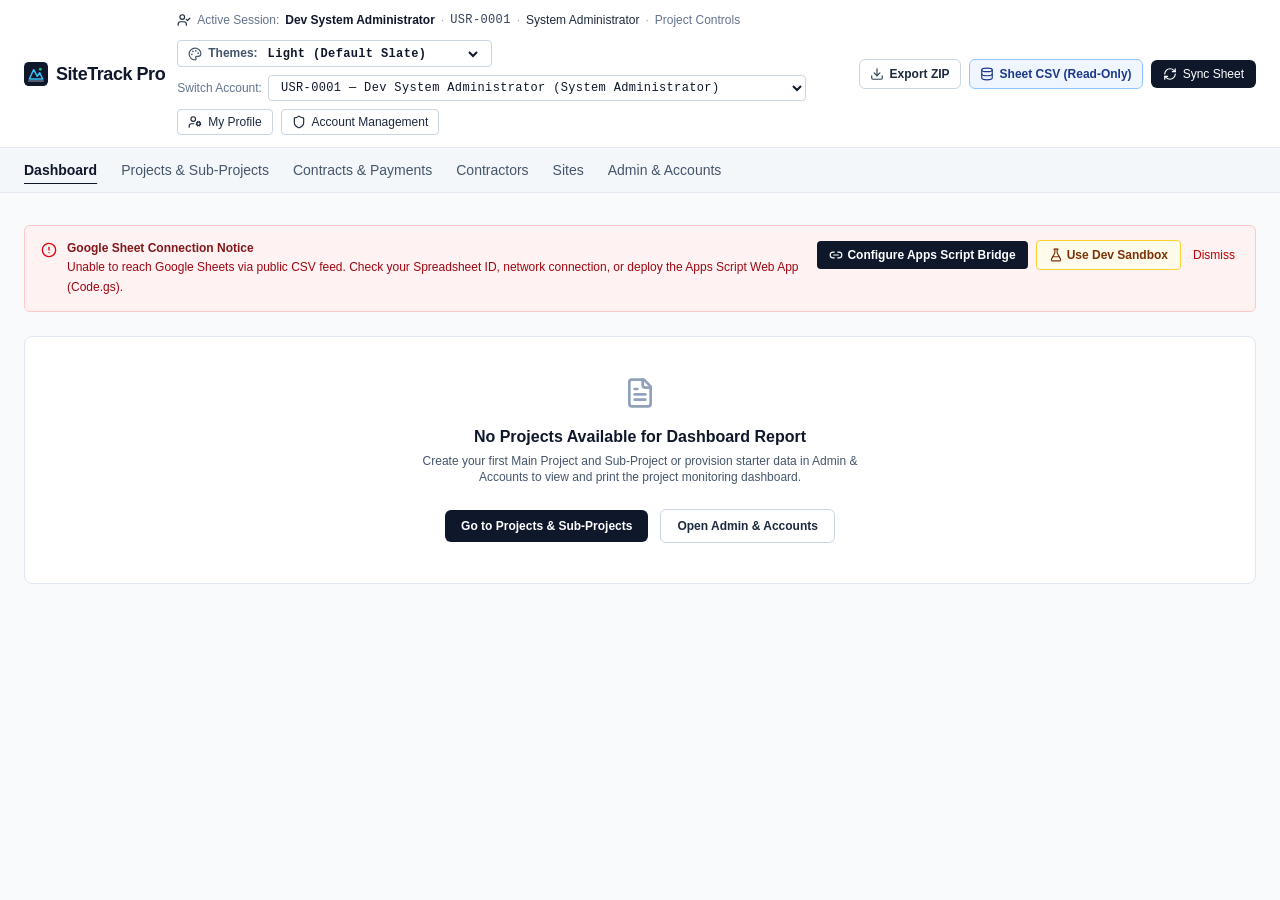
==== commit 56a1fc15: "Add files via upload" ====
--- a/index.html
+++ b/index.html
@@ -17,10 +17,9 @@
     <div id="root"></div>
     <script>window.__SITETRACK_INITIAL_DATA__ = {
   "spreadsheetId": "1HNmAdZe7POIzIm9mCUPxQJL7p9BoBZEO1hXq6PZNs5M",
-  "title": "PWG Monitoring v2026",
-  "spreadsheetUrl": "https://docs.google.com/spreadsheets/d/1HNmAdZe7POIzIm9mCUPxQJL7p9BoBZEO1hXq6PZNs5M/edit",
+  "title": "SiteTrack Pro — Dev Sandbox Synthetic Dataset (Not Live Production Data)",
+  "spreadsheetUrl": "./data.json",
   "existingSheets": [
-    "Sheet1",
     "Sites",
     "ProjectTypes",
     "Projects",
@@ -32,827 +31,625 @@
   ],
   "missingSheets": [],
   "isSchemaReady": true,
+  "lastSyncedAt": "2026-11-24T00:00:00.000Z",
   "sites": [
     {
       "rowNumber": 2,
-      "siteCode": "AHC1",
-      "siteName": "ARABELLA HOMES",
-      "developer": "TNADC",
-      "location": "Cabuyao",
-      "createdAt": "2026-11-21 3:00:31"
-    },
-    {
-      "rowNumber": 3,
-      "siteCode": "AHC2",
-      "siteName": "ARABELLA HOMES II",
-      "developer": "TNADC",
-      "location": "Cabuyao",
-      "createdAt": "2026-11-21 3:00:31"
+      "siteCode": "SITE1",
+      "siteName": "Northgate Residential Phase 1 (Sample)",
+      "developer": "Sample Development Corp",
+      "location": "North Metro District",
+      "createdAt": "2025-10-01"
+    },
+    {
+      "rowNumber": 3,
+      "siteCode": "SITE2",
+      "siteName": "Central Commercial Annex (Sample)",
+      "developer": "Example Estates Inc.",
+      "location": "Central Business District",
+      "createdAt": "2025-10-05"
     },
     {
       "rowNumber": 4,
-      "siteCode": "BHI",
-      "siteName": "BOSTON HEIGHTS",
-      "developer": "TNADC",
-      "location": "",
-      "createdAt": "2026-11-21 3:00:31"
+      "siteCode": "SITE3",
+      "siteName": "South Logistics Hub (Sample)",
+      "developer": "Demo Industrial Holdings",
+      "location": "South Corridor",
+      "createdAt": "2025-10-12"
+    }
+  ],
+  "projectTypes": [
+    {
+      "rowNumber": 2,
+      "typeCode": "ST7",
+      "typeName": "Standard Unit Utility & Power Package",
+      "description": "Unit electrical load schedule, meter base installation, service deposit, and line extension",
+      "active": true,
+      "createdAt": "2025-10-01"
+    },
+    {
+      "rowNumber": 3,
+      "typeCode": "CIV",
+      "typeName": "Civil & Structural Works",
+      "description": "Foundation, structural framing, concrete works, and site grading",
+      "active": true,
+      "createdAt": "2025-10-01"
+    },
+    {
+      "rowNumber": 4,
+      "typeCode": "MEP",
+      "typeName": "Mechanical, Electrical & Plumbing (MEPF)",
+      "description": "HVAC, electrical distribution, fire protection, and plumbing networks",
+      "active": true,
+      "createdAt": "2025-10-01"
     },
     {
       "rowNumber": 5,
-      "siteCode": "BRC1",
-      "siteName": "",
-      "developer": "TNADC",
-      "location": "",
-      "createdAt": "2026-11-21 3:00:31"
+      "typeCode": "ARC",
+      "typeName": "Architectural & Fit-Out",
+      "description": "Interior partitions, masonry, facade glazing, and finishing works",
+      "active": true,
+      "createdAt": "2025-10-01"
+    }
+  ],
+  "contractors": [
+    {
+      "rowNumber": 2,
+      "contractorCode": "CTR-0001",
+      "contractorName": "Sample Power Engineering Services",
+      "specialty": "Electrical Engineering, Sign & Seal, Load Schedule",
+      "contactPerson": "Sample Contact A",
+      "contactInfo": "contact.a@example.com | +63 900 000 0001",
+      "active": true,
+      "createdAt": "2025-10-01"
+    },
+    {
+      "rowNumber": 3,
+      "contractorCode": "CTR-0002",
+      "contractorName": "Demo Electrical & Civil Builders",
+      "specialty": "Meter Base Installation, Power Distribution & Civil Works",
+      "contactPerson": "Sample Contact B",
+      "contactInfo": "contact.b@example.com | +63 900 000 0002",
+      "active": true,
+      "createdAt": "2025-10-01"
+    },
+    {
+      "rowNumber": 4,
+      "contractorCode": "CTR-0003",
+      "contractorName": "Sample Electric Utility Co.",
+      "specialty": "Electric Utility Service Deposit & Line Advance",
+      "contactPerson": "Utility Account Desk",
+      "contactInfo": "utility@example.com | +63 900 000 0003",
+      "active": true,
+      "createdAt": "2025-10-01"
+    },
+    {
+      "rowNumber": 5,
+      "contractorCode": "CTR-0004",
+      "contractorName": "Example MEPF Systems Inc.",
+      "specialty": "Heavy Structural & High-Voltage Switchgear",
+      "contactPerson": "Sample Contact D",
+      "contactInfo": "contact.d@example.com | +63 900 000 0004",
+      "active": true,
+      "createdAt": "2025-10-10"
+    }
+  ],
+  "projects": [
+    {
+      "rowNumber": 2,
+      "projectId": "PRJ-1001",
+      "mainProjectCode": "SITE1-ST7-1601",
+      "siteCode": "SITE1",
+      "siteName": "Northgate Residential Phase 1 (Sample)",
+      "developer": "Sample Development Corp",
+      "typeCode": "ST7",
+      "typeName": "Standard Unit Utility & Power Package",
+      "unitIdentifier": "1601",
+      "projectName": "Sample Block 16 Lot 01",
+      "status": "In Progress",
+      "createdAt": "2025-10-15",
+      "updatedAt": "2026-10-30"
+    },
+    {
+      "rowNumber": 3,
+      "projectId": "PRJ-1002",
+      "mainProjectCode": "SITE2-MEP-2204",
+      "siteCode": "SITE2",
+      "siteName": "Central Commercial Annex (Sample)",
+      "developer": "Example Estates Inc.",
+      "typeCode": "MEP",
+      "typeName": "Mechanical, Electrical & Plumbing (MEPF)",
+      "unitIdentifier": "2204",
+      "projectName": "Sample North Podium Feeder & Switchgear",
+      "status": "Started",
+      "createdAt": "2026-08-10",
+      "updatedAt": "2026-11-01"
+    }
+  ],
+  "subProjects": [
+    {
+      "rowNumber": 2,
+      "subProjectId": "SUB-2001",
+      "projectId": "PRJ-1001",
+      "mainProjectCode": "SITE1-ST7-1601",
+      "subProjectCode": "SITE1-ST7-1601-LoadSched",
+      "subProjectName": "Sign and Seal of Electrical Load Schedule",
+      "status": "Completed",
+      "progress": 100,
+      "targetDate": "2025-10-30",
+      "remarks": "Sign and Seal sample scope",
+      "updatedAt": "2025-10-29"
+    },
+    {
+      "rowNumber": 3,
+      "subProjectId": "SUB-2002",
+      "projectId": "PRJ-1001",
+      "mainProjectCode": "SITE1-ST7-1601",
+      "subProjectCode": "SITE1-ST7-1601-MBase",
+      "subProjectName": "Meter Base Installation (Labor & Materials)",
+      "status": "In Progress",
+      "progress": 95,
+      "targetDate": "2026-11-15",
+      "remarks": "MBase Installation with 5% retention holdback",
+      "updatedAt": "2026-10-30"
+    },
+    {
+      "rowNumber": 4,
+      "subProjectId": "SUB-2003",
+      "projectId": "PRJ-1001",
+      "mainProjectCode": "SITE1-ST7-1601",
+      "subProjectCode": "SITE1-ST7-1601-SD",
+      "subProjectName": "Utility Service Deposit",
+      "status": "Started",
+      "progress": 50,
+      "targetDate": "2026-11-30",
+      "remarks": "Service Deposit sample",
+      "updatedAt": "2026-09-02"
+    },
+    {
+      "rowNumber": 5,
+      "subProjectId": "SUB-2004",
+      "projectId": "PRJ-1001",
+      "mainProjectCode": "SITE1-ST7-1601",
+      "subProjectCode": "SITE1-ST7-1601-CA",
+      "subProjectName": "Utility Line Extension Advance",
+      "status": "Started",
+      "progress": 50,
+      "targetDate": "2026-12-15",
+      "remarks": "Utility line advance sample",
+      "updatedAt": "2026-09-02"
     },
     {
       "rowNumber": 6,
-      "siteCode": "BRC2",
-      "siteName": "",
-      "developer": "TNADC",
-      "location": "",
-      "createdAt": "2026-11-21 3:00:31"
-    },
-    {
-      "rowNumber": 7,
-      "siteCode": "BVC",
-      "siteName": "BIRMINGHAM VILLAGE CABUYAO",
-      "developer": "TNADC",
-      "location": "Cabuyao",
-      "createdAt": "2026-11-21 3:00:31"
-    },
-    {
-      "rowNumber": 8,
-      "siteCode": "BVC3",
-      "siteName": "BIRMINGHAM VILLAGE PHASE 3",
-      "developer": "TNADC",
-      "location": "Cabuyao",
-      "createdAt": "2026-11-21 3:00:31"
-    },
-    {
-      "rowNumber": 9,
-      "siteCode": "CDC1",
-      "siteName": "Centennial de Calamba",
-      "developer": "CDC",
-      "location": "Calamba",
-      "createdAt": "2026-11-21 3:00:31"
-    },
-    {
-      "rowNumber": 10,
-      "siteCode": "CDC2",
-      "siteName": "Centennial De Calamba 2",
-      "developer": "CDC",
-      "location": "Calamba",
-      "createdAt": "2026-11-21 3:00:31"
-    },
-    {
-      "rowNumber": 11,
-      "siteCode": "CEC",
-      "siteName": "Casa Esperanza Cabuyao",
-      "developer": "TNADC",
-      "location": "Cabuyao",
-      "createdAt": "2026-11-21 3:00:31"
-    },
-    {
-      "rowNumber": 12,
-      "siteCode": "CH1",
-      "siteName": "CENTENNIAL HOMES 1",
-      "developer": "CDC",
-      "location": "Cabuyao",
-      "createdAt": "2026-11-21 3:00:31"
-    },
-    {
-      "rowNumber": 13,
-      "siteCode": "CH2",
-      "siteName": "CENTENNIAL HOMES 2",
-      "developer": "CDC",
-      "location": "Cabuyao",
-      "createdAt": "2026-11-21 3:00:31"
-    },
-    {
-      "rowNumber": 14,
-      "siteCode": "CHC1",
-      "siteName": "CENTENNIAL HOMES 1",
-      "developer": "CDC",
-      "location": "Cabuyao",
-      "createdAt": "2026-11-21 3:00:31"
-    },
-    {
-      "rowNumber": 15,
-      "siteCode": "CHC2",
-      "siteName": "CENTENNIAL HOMES 2",
-      "developer": "CDC",
-      "location": "Cabuyao",
-      "createdAt": "2026-11-21 3:00:31"
-    },
-    {
-      "rowNumber": 16,
-      "siteCode": "CPS",
-      "siteName": "",
-      "developer": "TNADC",
-      "location": "",
-      "createdAt": "2026-11-21 3:00:31"
-    },
-    {
-      "rowNumber": 17,
-      "siteCode": "CRC",
-      "siteName": "Citadel Residences Calamba",
-      "developer": "TNADC",
-      "location": "Calamba",
-      "createdAt": "2026-11-21 3:00:31"
-    },
-    {
-      "rowNumber": 18,
-      "siteCode": "CRC2",
-      "siteName": "Citadel Residences 2",
-      "developer": "TNADC",
-      "location": "Calamba",
-      "createdAt": "2026-11-21 3:00:31"
-    },
-    {
-      "rowNumber": 19,
-      "siteCode": "CRC3",
-      "siteName": "Citadel Residences 3",
-      "developer": "TNADC",
-      "location": "Calamba",
-      "createdAt": "2026-11-21 3:00:31"
-    },
-    {
-      "rowNumber": 20,
-      "siteCode": "CRS1",
-      "siteName": "Carlton Residences 1",
-      "developer": "CDC",
-      "location": "Sta Rosa",
-      "createdAt": "2026-11-21 3:00:31"
-    },
-    {
-      "rowNumber": 21,
-      "siteCode": "CRS2",
-      "siteName": "Carlton Residences 2",
-      "developer": "CDC",
-      "location": "Sta Rosa",
-      "createdAt": "2026-11-21 3:00:31"
-    },
-    {
-      "rowNumber": 22,
-      "siteCode": "CTH1",
-      "siteName": "CENTENNIAL TOWNHOMES 1",
-      "developer": "TNADC",
-      "location": "Cabuyao",
-      "createdAt": "2026-11-21 3:00:31"
-    },
-    {
-      "rowNumber": 23,
-      "siteCode": "CTH2",
-      "siteName": "CENTENNIAL TOWNHOMES 2",
-      "developer": "TNADC",
-      "location": "Cabuyao",
-      "createdAt": "2026-11-21 3:00:31"
-    },
-    {
-      "rowNumber": 24,
-      "siteCode": "EHS",
-      "siteName": "Elizabeth Heights",
-      "developer": "CDC",
-      "location": "Santa Rosa",
-      "createdAt": "2026-11-21 3:00:31"
-    },
-    {
-      "rowNumber": 25,
-      "siteCode": "HVS1",
-      "siteName": "Howard Village Phase 1",
-      "developer": "CDC",
-      "location": "Sta Rosa",
-      "createdAt": "2026-11-21 3:00:31"
-    },
-    {
-      "rowNumber": 26,
-      "siteCode": "HVS2",
-      "siteName": "Howard Village Phase 2",
-      "developer": "CDC",
-      "location": "Sta Rosa",
-      "createdAt": "2026-11-21 3:00:31"
-    },
-    {
-      "rowNumber": 27,
-      "siteCode": "ITS",
-      "siteName": "",
-      "developer": "CDC",
-      "location": "Rizal",
-      "createdAt": "2026-11-21 3:00:31"
-    },
-    {
-      "rowNumber": 28,
-      "siteCode": "MHC",
-      "siteName": "MONTANA HEIGHTS",
-      "developer": "ALC",
-      "location": "Calamba",
-      "createdAt": "2026-11-21 3:00:31"
-    },
-    {
-      "rowNumber": 29,
-      "siteCode": "MPP1",
-      "siteName": "Marco Polo Place 1",
-      "developer": "CDC",
-      "location": "Sta Rosa",
-      "createdAt": "2026-11-21 3:00:31"
-    },
-    {
-      "rowNumber": 30,
-      "siteCode": "MPP2",
-      "siteName": "Marco Polo Place 2",
-      "developer": "CDC",
-      "location": "Sta Rosa",
-      "createdAt": "2026-11-21 3:00:31"
-    },
-    {
-      "rowNumber": 31,
-      "siteCode": "MPP3",
-      "siteName": "Marco Polo Place 3",
-      "developer": "CDC",
-      "location": "Sta Rosa",
-      "createdAt": "2026-11-21 3:00:31"
-    },
-    {
-      "rowNumber": 32,
-      "siteCode": "MPP4",
-      "siteName": "Marco Polo Place 4",
-      "developer": "CDC",
-      "location": "Sta Rosa",
-      "createdAt": "2026-11-21 3:00:31"
-    },
-    {
-      "rowNumber": 33,
-      "siteCode": "MTS",
-      "siteName": "Mosaic Townhomes",
-      "developer": "CDC",
-      "location": "San Pablo",
-      "createdAt": "2026-11-21 3:00:31"
-    },
-    {
-      "rowNumber": 34,
-      "siteCode": "NHB",
-      "siteName": "NEWTON HEIGHTS",
-      "developer": "TNADC",
-      "location": "Binan",
-      "createdAt": "2026-11-21 3:00:31"
-    },
-    {
-      "rowNumber": 35,
-      "siteCode": "PHL",
-      "siteName": "Pasadenia Homes",
-      "developer": "ALC",
-      "location": "Sta Rosa",
-      "createdAt": "2026-11-21 3:00:31"
-    },
-    {
-      "rowNumber": 36,
-      "siteCode": "PRS",
-      "siteName": "Pontedera Residences",
-      "developer": "CDC",
-      "location": "San Pablo",
-      "createdAt": "2026-11-21 3:00:31"
-    },
-    {
-      "rowNumber": 37,
-      "siteCode": "RHS",
-      "siteName": "Riviera Heights",
-      "developer": "ALC",
-      "location": "Sta Rosa",
-      "createdAt": "2026-11-21 3:00:31"
-    },
-    {
-      "rowNumber": 38,
-      "siteCode": "RHSX",
-      "siteName": "RIVIERA HEIGHTS EXTENSION - SAN PABLO",
-      "developer": "ALC",
-      "location": "San Pablo",
-      "createdAt": "2026-11-21 3:00:31"
-    },
-    {
-      "rowNumber": 39,
-      "siteCode": "SHC",
-      "siteName": "Somerset Homes",
-      "developer": "TNADC",
-      "location": "Cabuyao",
-      "createdAt": "2026-11-21 3:00:31"
-    },
-    {
-      "rowNumber": 40,
-      "siteCode": "SIH1",
-      "siteName": "San Isidro Heights",
-      "developer": "TNADC",
-      "location": "Cabuyao",
-      "createdAt": "2026-11-21 3:00:31"
-    },
-    {
-      "rowNumber": 41,
-      "siteCode": "SIH2",
-      "siteName": "San Isidro Heights PH 2",
-      "developer": "TNADC",
-      "location": "Cabuyao",
-      "createdAt": "2026-11-21 3:00:31"
-    },
-    {
-      "rowNumber": 42,
-      "siteCode": "VCS",
-      "siteName": "Villa De Charlotte",
-      "developer": "CDC",
-      "location": "Sta Rosa",
-      "createdAt": "2026-11-21 3:00:31"
-    },
-    {
-      "rowNumber": 43,
-      "siteCode": "VTS",
-      "siteName": "Victoria Townhomes",
-      "developer": "CDC",
-      "location": "Sta Rosa",
-      "createdAt": "2026-11-21 3:00:31"
-    },
-    {
-      "rowNumber": 44,
-      "siteCode": "WVC",
-      "siteName": "",
-      "developer": "TNADC",
-      "location": "Cabuyao",
-      "createdAt": "2026-11-21 3:00:31"
-    },
-    {
-      "rowNumber": 45,
-      "siteCode": "WVC1",
-      "siteName": "Whistler Village Ph1",
-      "developer": "TNADC",
-      "location": "Cabuyao",
-      "createdAt": "2026-11-21 3:00:31"
-    },
-    {
-      "rowNumber": 46,
-      "siteCode": "WVC2",
-      "siteName": "Whistler Village Ph2",
-      "developer": "TNADC",
-      "location": "Cabuyao",
-      "createdAt": "2026-11-21 3:00:31"
-    },
-    {
-      "rowNumber": 47,
-      "siteCode": "WVC3",
-      "siteName": "Whistler Village Ph3",
-      "developer": "TNADC",
-      "location": "Cabuyao",
-      "createdAt": "2026-11-21 3:00:31"
-    }
-  ],
-  "projectTypes": [
-    {
-      "rowNumber": 2,
-      "typeCode": "RELOC",
-      "typeName": "Pole Reloc",
-      "description": "Electrical pole relocation or modification",
-      "active": true,
-      "createdAt": "2026-11-21 3:00:31"
-    },
-    {
-      "rowNumber": 3,
-      "typeCode": "SECO",
-      "typeName": "Secondary Facility",
-      "description": "[old] Extension of electrical facilities",
-      "active": true,
-      "createdAt": "2026-11-21 3:00:31"
-    },
-    {
-      "rowNumber": 4,
-      "typeCode": "EXFAC",
-      "typeName": "Extension of Facilities",
-      "description": "Meralco extension of facilities",
-      "active": true,
-      "createdAt": "2026-11-21 3:00:31"
-    },
-    {
-      "rowNumber": 5,
-      "typeCode": "PERMSL",
-      "typeName": "Permanent Streetlights",
-      "description": "Permanent Street Lights",
-      "active": true,
-      "createdAt": "2026-11-21 3:00:31"
-    },
-    {
-      "rowNumber": 6,
-      "typeCode": "ST5",
-      "typeName": "ST5",
-      "description": "[old] Single Phase Temporary power",
-      "active": true,
-      "createdAt": "2026-11-21 3:00:31"
-    },
-    {
-      "rowNumber": 7,
-      "typeCode": "ST7",
-      "typeName": "ST7",
-      "description": "[old] Three Phase power",
-      "active": true,
-      "createdAt": "2026-11-21 3:00:31"
-    },
-    {
-      "rowNumber": 8,
-      "typeCode": "WATAPP",
-      "typeName": "Water Application",
-      "description": "[old] Application for water supply",
-      "active": true,
-      "createdAt": "2026-11-21 3:00:31"
-    },
-    {
-      "rowNumber": 9,
-      "typeCode": "UTILAPP",
-      "typeName": "Utiliry Application",
-      "description": "Application for utilies",
-      "active": true,
-      "createdAt": "2026-11-21 3:00:31"
-    },
-    {
-      "rowNumber": 10,
-      "typeCode": "POWER1P",
-      "typeName": "Temporary Power Supply 1P",
-      "description": "1P Power Supply",
-      "active": true,
-      "createdAt": "2026-11-21 3:00:31"
-    },
-    {
-      "rowNumber": 11,
-      "typeCode": "POWER3P",
-      "typeName": "3P Power Supply",
-      "description": "3P Power Supply",
-      "active": true,
-      "createdAt": "2026-11-21 3:00:31"
-    }
-  ],
-  "projects": [
-    {
-      "rowNumber": 2,
-      "projectId": "PRJ-0001",
-      "mainProjectCode": "CRC3-POWER3P-1601",
-      "siteCode": "CRC3",
-      "siteName": "Citadel Residences 3",
-      "developer": "TNADC",
-      "typeCode": "POWER3P",
-      "typeName": "3P Power Supply",
-      "unitIdentifier": "1601",
-      "projectName": "Permanent Power Supply B16 L01",
+      "subProjectId": "SUB-2005",
+      "projectId": "PRJ-1002",
+      "mainProjectCode": "SITE2-MEP-2204",
+      "subProjectCode": "SITE2-MEP-2204-SWG",
+      "subProjectName": "Main Low-Voltage Switchgear Assembly",
       "status": "In Progress",
-      "createdAt": "2026-11-21 8:27:23",
-      "updatedAt": "2026-11-21 8:27:23"
-    }
-  ],
-  "subProjects": [
-    {
-      "rowNumber": 2,
-      "subProjectId": "SUB-0001",
-      "projectId": "PRJ-0001",
-      "mainProjectCode": "CRC3-POWER3P-1601",
-      "subProjectCode": "MBASE",
-      "subProjectName": "All in SE Installation",
-      "status": "In Progress",
-      "progress": 0,
-      "targetDate": "",
-      "remarks": "",
-      "updatedAt": "2026-11-21 8:27:23"
-    },
-    {
-      "rowNumber": 3,
-      "subProjectId": "SUB-0002",
-      "projectId": "PRJ-0001",
-      "mainProjectCode": "CRC3-POWER3P-1601",
-      "subProjectCode": "LOADSCHED",
-      "subProjectName": "Sign and Seal of Load Schedule",
-      "status": "Started",
-      "progress": 0,
-      "targetDate": "",
-      "remarks": "",
-      "updatedAt": "2026-11-24 7:37:58"
-    },
-    {
-      "rowNumber": 4,
-      "subProjectId": "SUB-0003",
-      "projectId": "PRJ-0001",
-      "mainProjectCode": "CRC3-POWER3P-1601",
-      "subProjectCode": "SD",
-      "subProjectName": "Service Deposit",
-      "status": "Started",
-      "progress": 0,
-      "targetDate": "",
-      "remarks": "",
-      "updatedAt": "2026-11-24 7:38:35"
-    },
-    {
-      "rowNumber": 5,
-      "subProjectId": "SUB-0004",
-      "projectId": "PRJ-0001",
-      "mainProjectCode": "CRC3-POWER3P-1601",
-      "subProjectCode": "CA",
-      "subProjectName": "Project Cash Advance",
-      "status": "Started",
-      "progress": 0,
-      "targetDate": "",
-      "remarks": "",
-      "updatedAt": "2026-11-24 7:38:53"
-    }
-  ],
-  "contractors": [
-    {
-      "rowNumber": 2,
-      "contractorCode": "MDC01",
-      "contractorName": "Makati Development Corp.",
-      "specialty": "General Civil & Structural Works",
-      "contactPerson": "Engr. Marco Villanueva",
-      "contactInfo": "mvillanueva@mdc.com.ph",
-      "active": true,
-      "createdAt": "2026-11-21 3:22:33"
-    },
-    {
-      "rowNumber": 3,
-      "contractorCode": "EEI02",
-      "contractorName": "EEI Corporation",
-      "specialty": "Electromechanical & MEPFS",
-      "contactPerson": "Engr. Clarissa Santos",
-      "contactInfo": "csantos@eei.com.ph",
-      "active": true,
-      "createdAt": "2026-11-21 3:22:33"
-    },
-    {
-      "rowNumber": 4,
-      "contractorCode": "DMCI03",
-      "contractorName": "D.M. Consunji, Inc.",
-      "specialty": "High-Rise Building & Foundation",
-      "contactPerson": "Engr. Rafael Consunji",
-      "contactInfo": "tenders@dmcihomes.com",
-      "active": true,
-      "createdAt": "2026-11-21 3:22:33"
-    },
-    {
-      "rowNumber": 5,
-      "contractorCode": "DATEM04",
-      "contractorName": "DATEM Incorporated",
-      "specialty": "Precast & Architectural Fit-Out",
-      "contactPerson": "Ar. Patricia Gomez",
-      "contactInfo": "pgomez@datem.com.ph",
-      "active": true,
-      "createdAt": "2026-11-21 3:22:33"
-    },
-    {
-      "rowNumber": 6,
-      "contractorCode": "CTR-0005",
-      "contractorName": "Conrado Onofre Jr",
-      "specialty": "General Contracting",
-      "contactPerson": "Conrado Onofre Jr",
-      "contactInfo": "",
-      "active": true,
-      "createdAt": "2026-11-24 7:41:15"
-    },
-    {
-      "rowNumber": 7,
-      "contractorCode": "CTR-0006",
-      "contractorName": "Meralco",
-      "specialty": "General Contracting",
-      "contactPerson": "",
-      "contactInfo": "",
-      "active": true,
-      "createdAt": "2026-11-24 7:41:28"
-    },
-    {
-      "rowNumber": 8,
-      "contractorCode": "CTR-0007",
-      "contractorName": "One Power Pro Builders Inc",
-      "specialty": "General Contracting",
-      "contactPerson": "Yves Gonzales",
-      "contactInfo": "",
-      "active": true,
-      "createdAt": "2026-11-24 7:43:21"
+      "progress": 30,
+      "targetDate": "2026-12-20",
+      "remarks": "Switchgear supply and testing",
+      "updatedAt": "2026-11-01"
     }
   ],
   "contractsTCP": [
     {
       "rowNumber": 2,
-      "contractId": "CON-0001",
+      "contractId": "CON-3001",
       "tcpId": "TCP-0001",
       "parentContractId": "",
-      "subProjectId": "SUB-0001",
-      "subProjectCode": "MBASE",
-      "subProjectName": "All in SE Installation",
-      "projectId": "PRJ-0001",
-      "mainProjectCode": "CRC3-POWER3P-1601",
+      "subProjectId": "SUB-2001",
+      "subProjectCode": "SITE1-ST7-1601-LoadSched",
+      "subProjectName": "Sign and Seal of Electrical Load Schedule",
+      "projectId": "PRJ-1001",
+      "mainProjectCode": "SITE1-ST7-1601",
       "tcpType": "Original",
-      "tcpAmount": 95500,
-      "contractorCode": "CTR-0005",
-      "contractorName": "Conrado Onofre Jr",
+      "tcpAmount": 1120.00,
+      "contractorCode": "CTR-0001",
+      "contractorName": "Sample Power Engineering Services",
+      "contractStatus": "CLOSED",
+      "awardDate": "2025-10-15",
+      "remarks": "Sign and Seal sample contract",
+      "updatedAt": "2025-10-29",
+      "dpPercent": 0,
+      "progressBillingPercent": 100,
+      "retentionPercent": 0,
+      "hasWithholdingTax": true,
+      "withholdingTaxPercent": 8.9286,
+      "paymentTermsNotes": "100% upon completion with BIR 2307 WHT",
+      "birTaxInfo": {
+        "taxMode": "CUSTOM_MANUAL",
+        "isVatInclusive": true,
+        "vatRatePercent": 12,
+        "laborGrossAmount": 1120.00,
+        "materialGrossAmount": 0,
+        "laborEwtPercent": 10,
+        "materialEwtPercent": 0,
+        "computedVatAmount": 120.00,
+        "computedLaborEwt": 100.00,
+        "computedMaterialEwt": 0,
+        "totalWithholdingAmount": 100.00,
+        "isManualOverride": true
+      }
+    },
+    {
+      "rowNumber": 3,
+      "contractId": "CON-3002",
+      "tcpId": "TCP-0002",
+      "parentContractId": "",
+      "subProjectId": "SUB-2002",
+      "subProjectCode": "SITE1-ST7-1601-MBase",
+      "subProjectName": "Meter Base Installation (Labor & Materials)",
+      "projectId": "PRJ-1001",
+      "mainProjectCode": "SITE1-ST7-1601",
+      "tcpType": "Original",
+      "tcpAmount": 100000.00,
+      "contractorCode": "CTR-0002",
+      "contractorName": "Demo Electrical & Civil Builders",
       "contractStatus": "OPEN",
       "awardDate": "2026-09-02",
-      "remarks": "",
-      "updatedAt": "2026-11-24 8:05:05",
+      "remarks": "MBase Installation",
+      "updatedAt": "2026-10-30",
       "dpPercent": 50,
       "progressBillingPercent": 45,
       "retentionPercent": 5,
-      "hasWithholdingTax": true,
+      "hasWithholdingTax": false,
       "withholdingTaxPercent": 0,
-      "paymentTermsNotes": "DP: 50% | Prog: 45% | Ret: 5% | BIR: CUSTOM_MANUAL (WHT ₱0.00)",
+      "paymentTermsNotes": "50% DP, 45% Progress, 5% Retention Holdback (PHP 5,000.00)",
       "birTaxInfo": {
-        "taxMode": "CUSTOM_MANUAL",
+        "taxMode": "NON_VAT_LUMP_OR_SEP",
         "isVatInclusive": false,
-        "vatRatePercent": 12,
-        "laborGrossAmount": 95500,
+        "vatRatePercent": 0,
+        "laborGrossAmount": 100000.00,
         "materialGrossAmount": 0,
         "laborEwtPercent": 0,
-        "materialEwtPercent": 1,
-        "computedVatAmount": 11460,
+        "materialEwtPercent": 0,
+        "computedVatAmount": 0,
         "computedLaborEwt": 0,
         "computedMaterialEwt": 0,
         "totalWithholdingAmount": 0,
-        "isManualOverride": true
+        "isManualOverride": false
       }
-    }
-  ],
-  "contractPayments": [],
+    },
+    {
+      "rowNumber": 4,
+      "contractId": "CON-3003",
+      "tcpId": "TCP-0003",
+      "parentContractId": "",
+      "subProjectId": "SUB-2003",
+      "subProjectCode": "SITE1-ST7-1601-SD",
+      "subProjectName": "Utility Service Deposit",
+      "projectId": "PRJ-1001",
+      "mainProjectCode": "SITE1-ST7-1601",
+      "tcpType": "Original",
+      "tcpAmount": 60000.00,
+      "contractorCode": "CTR-0003",
+      "contractorName": "Sample Electric Utility Co.",
+      "contractStatus": "OPEN",
+      "awardDate": "2026-09-02",
+      "remarks": "Service Deposit",
+      "updatedAt": "2026-09-02",
+      "dpPercent": 0,
+      "progressBillingPercent": 100,
+      "retentionPercent": 0,
+      "hasWithholdingTax": false,
+      "withholdingTaxPercent": 0,
+      "paymentTermsNotes": "Direct utility deposit",
+      "birTaxInfo": {
+        "taxMode": "NON_VAT_LUMP_OR_SEP",
+        "isVatInclusive": false,
+        "vatRatePercent": 0,
+        "laborGrossAmount": 60000.00,
+        "materialGrossAmount": 0,
+        "laborEwtPercent": 0,
+        "materialEwtPercent": 0,
+        "computedVatAmount": 0,
+        "computedLaborEwt": 0,
+        "computedMaterialEwt": 0,
+        "totalWithholdingAmount": 0,
+        "isManualOverride": false
+      }
+    },
+    {
+      "rowNumber": 5,
+      "contractId": "CON-3004",
+      "tcpId": "TCP-0004",
+      "parentContractId": "",
+      "subProjectId": "SUB-2004",
+      "subProjectCode": "SITE1-ST7-1601-CA",
+      "subProjectName": "Utility Line Extension Advance",
+      "projectId": "PRJ-1001",
+      "mainProjectCode": "SITE1-ST7-1601",
+      "tcpType": "Original",
+      "tcpAmount": 250000.00,
+      "contractorCode": "CTR-0003",
+      "contractorName": "Sample Electric Utility Co.",
+      "contractStatus": "OPEN",
+      "awardDate": "2026-09-02",
+      "remarks": "Utility line advance",
+      "updatedAt": "2026-09-02",
+      "dpPercent": 0,
+      "progressBillingPercent": 100,
+      "retentionPercent": 0,
+      "hasWithholdingTax": false,
+      "withholdingTaxPercent": 0,
+      "paymentTermsNotes": "Direct utility cash advance",
+      "birTaxInfo": {
+        "taxMode": "NON_VAT_LUMP_OR_SEP",
+        "isVatInclusive": false,
+        "vatRatePercent": 0,
+        "laborGrossAmount": 250000.00,
+        "materialGrossAmount": 0,
+        "laborEwtPercent": 0,
+        "materialEwtPercent": 0,
+        "computedVatAmount": 0,
+        "computedLaborEwt": 0,
+        "computedMaterialEwt": 0,
+        "totalWithholdingAmount": 0,
+        "isManualOverride": false
+      }
+    },
+    {
+      "rowNumber": 6,
+      "contractId": "CON-3005",
+      "tcpId": "TCP-0005",
+      "parentContractId": "",
+      "subProjectId": "SUB-2005",
+      "subProjectCode": "SITE2-MEP-2204-SWG",
+      "subProjectName": "Main Low-Voltage Switchgear Assembly",
+      "projectId": "PRJ-1002",
+      "mainProjectCode": "SITE2-MEP-2204",
+      "tcpType": "Original",
+      "tcpAmount": 448000.00,
+      "contractorCode": "CTR-0004",
+      "contractorName": "Example MEPF Systems Inc.",
+      "contractStatus": "OPEN",
+      "awardDate": "2026-10-01",
+      "remarks": "Switchgear assembly & testing",
+      "updatedAt": "2026-11-01",
+      "dpPercent": 30,
+      "progressBillingPercent": 60,
+      "retentionPercent": 10,
+      "hasWithholdingTax": true,
+      "withholdingTaxPercent": 1.3393,
+      "paymentTermsNotes": "30% DP, 60% Progress, 10% Retention Holdback (PHP 44,800.00)",
+      "birTaxInfo": {
+        "taxMode": "VAT_SEPARATED_LABOR_MAT",
+        "isVatInclusive": true,
+        "vatRatePercent": 12,
+        "laborGrossAmount": 179200.00,
+        "materialGrossAmount": 268800.00,
+        "laborEwtPercent": 2,
+        "materialEwtPercent": 1,
+        "computedVatAmount": 48000.00,
+        "computedLaborEwt": 3200.00,
+        "computedMaterialEwt": 2400.00,
+        "totalWithholdingAmount": 5600.00,
+        "isManualOverride": false
+      }
+    }
+  ],
+  "contractPayments": [
+    {
+      "rowNumber": 2,
+      "paymentId": "PAY-4001",
+      "contractId": "CON-3001",
+      "subProjectId": "SUB-2001",
+      "subProjectCode": "SITE1-ST7-1601-LoadSched",
+      "mainProjectCode": "SITE1-ST7-1601",
+      "contractorCode": "CTR-0001",
+      "contractorName": "Sample Power Engineering Services",
+      "billingType": "Final Billing",
+      "paymentStatus": "RECEIVED",
+      "rfpNumber": "RFP-2025-0001",
+      "rfpDate": "2025-10-15",
+      "rfpAmount": 1120.00,
+      "rfpPayee": "Sample Power Engineering Services",
+      "retentionDeducted": 0,
+      "rfpRemarks": "Sign and Seal completion billing",
+      "cvNumber": "CV-10001",
+      "cvDate": "2025-10-22",
+      "chequeAmount": 1020.00,
+      "withheldAmount": 100.00,
+      "receiptType": "OR (Official Receipt)",
+      "receiptNumber": "OR-0001",
+      "receiptDate": "2025-10-29",
+      "updatedAt": "2025-10-29"
+    },
+    {
+      "rowNumber": 3,
+      "paymentId": "PAY-4002",
+      "contractId": "CON-3002",
+      "subProjectId": "SUB-2002",
+      "subProjectCode": "SITE1-ST7-1601-MBase",
+      "mainProjectCode": "SITE1-ST7-1601",
+      "contractorCode": "CTR-0002",
+      "contractorName": "Demo Electrical & Civil Builders",
+      "billingType": "Downpayment (DP)",
+      "paymentStatus": "RECEIVED",
+      "rfpNumber": "RFP-2026-0002",
+      "rfpDate": "2026-09-02",
+      "rfpAmount": 50000.00,
+      "rfpPayee": "Demo Electrical & Civil Builders",
+      "retentionDeducted": 0,
+      "rfpRemarks": "50% Downpayment",
+      "cvNumber": "CV-10002",
+      "cvDate": "2026-09-10",
+      "chequeAmount": 50000.00,
+      "withheldAmount": 0,
+      "receiptType": "OR (Official Receipt)",
+      "receiptNumber": "OR-0002",
+      "receiptDate": "2026-09-16",
+      "updatedAt": "2026-09-16"
+    },
+    {
+      "rowNumber": 4,
+      "paymentId": "PAY-4003",
+      "contractId": "CON-3004",
+      "subProjectId": "SUB-2004",
+      "subProjectCode": "SITE1-ST7-1601-CA",
+      "mainProjectCode": "SITE1-ST7-1601",
+      "contractorCode": "CTR-0003",
+      "contractorName": "Sample Electric Utility Co.",
+      "billingType": "Progress Billing",
+      "paymentStatus": "CHEQUE_RELEASED",
+      "rfpNumber": "RFP-2026-0003",
+      "rfpDate": "2026-09-02",
+      "rfpAmount": 250000.00,
+      "rfpPayee": "Sample Electric Utility Co.",
+      "retentionDeducted": 0,
+      "rfpRemarks": "Utility Line Advance",
+      "cvNumber": "CV-10003",
+      "cvDate": "2026-09-09",
+      "chequeAmount": 250000.00,
+      "withheldAmount": 0,
+      "receiptType": "",
+      "receiptNumber": "",
+      "receiptDate": "",
+      "updatedAt": "2026-09-09"
+    },
+    {
+      "rowNumber": 5,
+      "paymentId": "PAY-4004",
+      "contractId": "CON-3003",
+      "subProjectId": "SUB-2003",
+      "subProjectCode": "SITE1-ST7-1601-SD",
+      "mainProjectCode": "SITE1-ST7-1601",
+      "contractorCode": "CTR-0003",
+      "contractorName": "Sample Electric Utility Co.",
+      "billingType": "Progress Billing",
+      "paymentStatus": "CHEQUE_RELEASED",
+      "rfpNumber": "RFP-2026-0004",
+      "rfpDate": "2026-09-02",
+      "rfpAmount": 60000.00,
+      "rfpPayee": "Sample Electric Utility Co.",
+      "retentionDeducted": 0,
+      "rfpRemarks": "Service Deposit",
+      "cvNumber": "CV-10004",
+      "cvDate": "2026-09-09",
+      "chequeAmount": 60000.00,
+      "withheldAmount": 0,
+      "receiptType": "",
+      "receiptNumber": "",
+      "receiptDate": "",
+      "updatedAt": "2026-09-09"
+    },
+    {
+      "rowNumber": 6,
+      "paymentId": "PAY-4005",
+      "contractId": "CON-3002",
+      "subProjectId": "SUB-2002",
+      "subProjectCode": "SITE1-ST7-1601-MBase",
+      "mainProjectCode": "SITE1-ST7-1601",
+      "contractorCode": "CTR-0002",
+      "contractorName": "Demo Electrical & Civil Builders",
+      "billingType": "Progress Billing",
+      "paymentStatus": "CHEQUE_RELEASED",
+      "rfpNumber": "RFP-2026-0005",
+      "rfpDate": "2026-10-30",
+      "rfpAmount": 45000.00,
+      "rfpPayee": "Demo Electrical & Civil Builders",
+      "retentionDeducted": 0,
+      "rfpRemarks": "45% Progress (5% Retention Holdback PHP 5,000.00 preserved)",
+      "cvNumber": "CV-10005",
+      "cvDate": "2026-10-31",
+      "chequeAmount": 45000.00,
+      "withheldAmount": 0,
+      "receiptType": "",
+      "receiptNumber": "",
+      "receiptDate": "",
+      "updatedAt": "2026-10-31"
+    }
+  ],
   "userAccounts": [
     {
       "rowNumber": 2,
       "userId": "USR-0001",
-      "fullName": "Louie Sarmiento",
-      "email": "lasarmiento.apec@gmail.com",
+      "fullName": "Dev System Administrator",
+      "email": "admin.dev@example.com",
       "roleTitle": "System Administrator",
-      "department": "Executive & Project Controls",
-      "phone": "#ERROR!",
+      "department": "Project Controls",
+      "phone": "+63 900 000 0001",
       "status": "ACTIVE",
-      "bioNotes": "Full administrative access across all project, contract, payment, and backend modules.",
+      "bioNotes": "Placeholder dev profile with full access across all modules.",
       "permissions": {
-        "projects": {
-          "view": true,
-          "add": true,
-          "edit": true
-        },
-        "contracts": {
-          "view": true,
-          "add": true,
-          "edit": true
-        },
-        "payments": {
-          "view": true,
-          "add": true,
-          "edit": true
-        },
-        "contractors": {
-          "view": true,
-          "add": true,
-          "edit": true
-        },
-        "sites": {
-          "view": true,
-          "add": true,
-          "edit": true
-        },
-        "admin": {
-          "view": true,
-          "add": true,
-          "edit": true
-        }
+        "projects": { "view": true, "add": true, "edit": true },
+        "contracts": { "view": true, "add": true, "edit": true },
+        "payments": { "view": true, "add": true, "edit": true },
+        "contractors": { "view": true, "add": true, "edit": true },
+        "sites": { "view": true, "add": true, "edit": true },
+        "admin": { "view": true, "add": true, "edit": true }
       },
-      "createdAt": "2026-11-21 6:27:16",
-      "updatedAt": "2026-11-21 6:27:16"
+      "createdAt": "2025-10-01",
+      "updatedAt": "2026-11-24"
     },
     {
       "rowNumber": 3,
       "userId": "USR-0002",
-      "fullName": "Engr. Mateo Cruz",
-      "email": "mcruz.ops@apec.com",
-      "roleTitle": "Lead Project Engineer",
-      "department": "Site Engineering & Operations",
-      "phone": "#ERROR!",
+      "fullName": "Sample Project Manager",
+      "email": "pm.dev@example.com",
+      "roleTitle": "Project Manager",
+      "department": "Engineering & Site Operations",
+      "phone": "+63 900 000 0002",
       "status": "ACTIVE",
-      "bioNotes": "Manages main project creation, linked sub-projects, and site directories.",
+      "bioNotes": "Placeholder dev profile for project creation and contract awarding.",
       "permissions": {
-        "projects": {
-          "view": true,
-          "add": true,
-          "edit": true
-        },
-        "contracts": {
-          "view": true,
-          "add": false,
-          "edit": false
-        },
-        "payments": {
-          "view": true,
-          "add": false,
-          "edit": false
-        },
-        "contractors": {
-          "view": true,
-          "add": true,
-          "edit": false
-        },
-        "sites": {
-          "view": true,
-          "add": true,
-          "edit": true
-        },
-        "admin": {
-          "view": false,
-          "add": false,
-          "edit": false
-        }
+        "projects": { "view": true, "add": true, "edit": true },
+        "contracts": { "view": true, "add": true, "edit": true },
+        "payments": { "view": true, "add": true, "edit": false },
+        "contractors": { "view": true, "add": true, "edit": true },
+        "sites": { "view": true, "add": true, "edit": false },
+        "admin": { "view": true, "add": false, "edit": false }
       },
-      "createdAt": "2026-11-21 6:27:16",
-      "updatedAt": "2026-11-21 6:27:16"
+      "createdAt": "2025-10-01",
+      "updatedAt": "2026-11-24"
     },
     {
       "rowNumber": 4,
       "userId": "USR-0003",
-      "fullName": "Bianca Reyes, CPA",
-      "email": "breyes.fin@apec.com",
-      "roleTitle": "Contracts & Finance Officer",
-      "department": "Quantity Surveying & Treasury",
-      "phone": "#ERROR!",
+      "fullName": "Sample Finance Officer",
+      "email": "finance.dev@example.com",
+      "roleTitle": "Finance & Disbursement Officer",
+      "department": "Finance & Accounting",
+      "phone": "+63 900 000 0003",
       "status": "ACTIVE",
-      "bioNotes": "Handles Sub-Project TCP contract awards, RFPs, Cheque Vouchers (CV), and OR/CR receipts.",
+      "bioNotes": "Placeholder dev profile for RFP, CV, BIR 2307, and Receipt tracking.",
       "permissions": {
-        "projects": {
-          "view": true,
-          "add": false,
-          "edit": false
-        },
-        "contracts": {
-          "view": true,
-          "add": true,
-          "edit": true
-        },
-        "payments": {
-          "view": true,
-          "add": true,
-          "edit": true
-        },
-        "contractors": {
-          "view": true,
-          "add": true,
-          "edit": true
-        },
-        "sites": {
-          "view": true,
-          "add": false,
-          "edit": false
-        },
-        "admin": {
-          "view": false,
-          "add": false,
-          "edit": false
-        }
+        "projects": { "view": true, "add": false, "edit": false },
+        "contracts": { "view": true, "add": false, "edit": false },
+        "payments": { "view": true, "add": true, "edit": true },
+        "contractors": { "view": true, "add": false, "edit": true },
+        "sites": { "view": true, "add": false, "edit": false },
+        "admin": { "view": false, "add": false, "edit": false }
       },
-      "createdAt": "2026-11-21 6:27:16",
-      "updatedAt": "2026-11-21 6:27:16"
+      "createdAt": "2025-10-01",
+      "updatedAt": "2026-11-24"
     },
     {
       "rowNumber": 5,
       "userId": "USR-0004",
-      "fullName": "Arthur Lim",
-      "email": "alim.audit@apec.com",
-      "roleTitle": "Internal Auditor (View-Only)",
-      "department": "Compliance & Audit",
-      "phone": "#ERROR!",
+      "fullName": "Sample Read-Only Auditor",
+      "email": "auditor.dev@example.com",
+      "roleTitle": "Auditor (Read-Only)",
+      "department": "Internal Audit",
+      "phone": "+63 900 000 0004",
       "status": "ACTIVE",
-      "bioNotes": "Read-only monitoring access across projects, contracts, and payment ledgers.",
+      "bioNotes": "Placeholder dev profile with read-only audit visibility.",
       "permissions": {
-        "projects": {
-          "view": true,
-          "add": false,
-          "edit": false
-        },
-        "contracts": {
-          "view": true,
-          "add": false,
-          "edit": false
-        },
-        "payments": {
-          "view": true,
-          "add": false,
-          "edit": false
-        },
-        "contractors": {
-          "view": true,
-          "add": false,
-          "edit": false
-        },
-        "sites": {
-          "view": true,
-          "add": false,
-          "edit": false
-        },
-        "admin": {
-          "view": false,
-          "add": false,
-          "edit": false
-        }
+        "projects": { "view": true, "add": false, "edit": false },
+        "contracts": { "view": true, "add": false, "edit": false },
+        "payments": { "view": true, "add": false, "edit": false },
+        "contractors": { "view": true, "add": false, "edit": false },
+        "sites": { "view": true, "add": false, "edit": false },
+        "admin": { "view": true, "add": false, "edit": false }
       },
-      "createdAt": "2026-11-21 6:27:16",
-      "updatedAt": "2026-11-21 6:27:16"
-    }
-  ],
-  "lastSyncedAt": "2026-11-25T23:44:45.882Z"
-};</script>
+      "createdAt": "2025-10-01",
+      "updatedAt": "2026-11-24"
+    }
+  ]
+}
+;</script>
     <script defer src="./app.js"></script>
   </body>
 </html>
